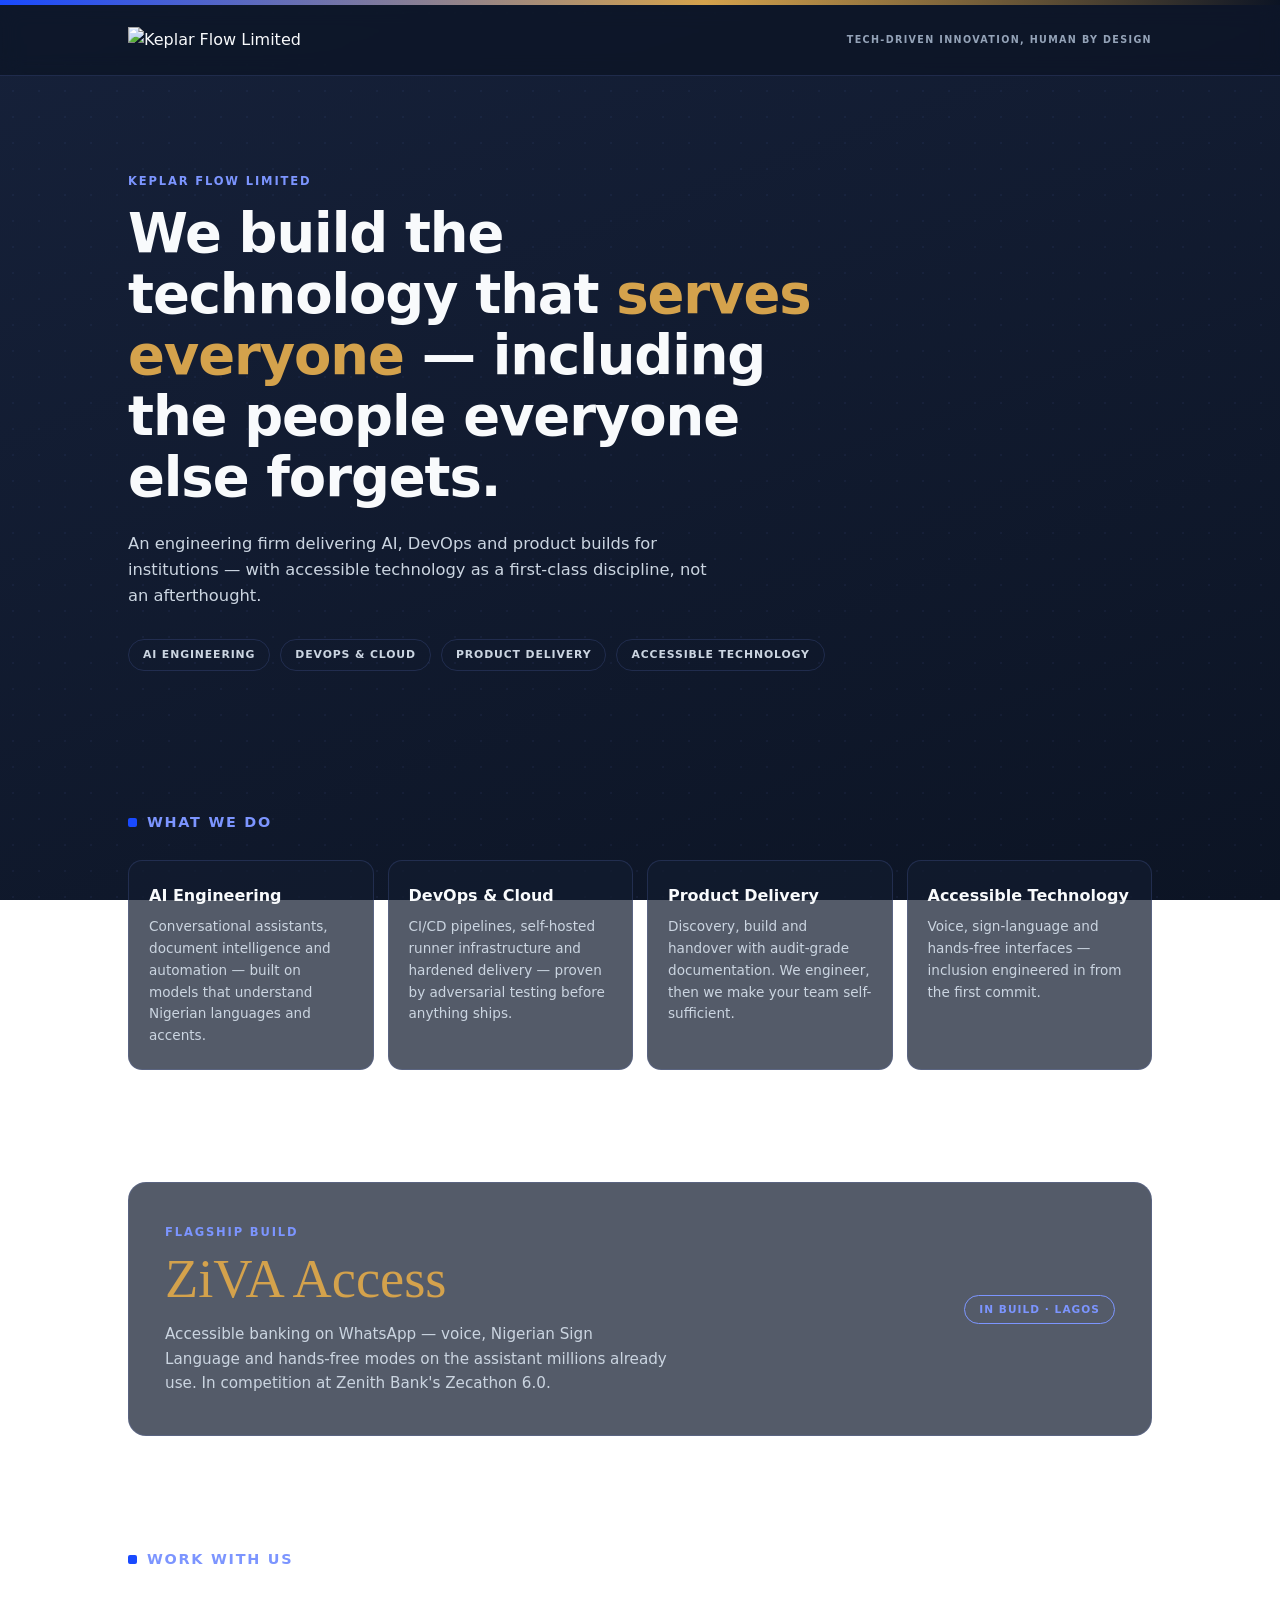
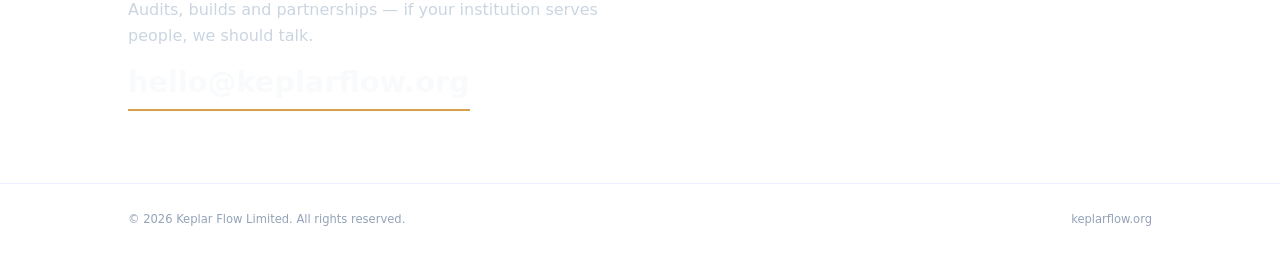
==== docs/index.html @ 886459b3 "landing: clean modern rebuild on official brand tokens — KFL identity, capabilities, ZiVA Access fla" ====
<!DOCTYPE html>
<html lang="en">
<head>
<meta charset="utf-8">
<meta name="viewport" content="width=device-width, initial-scale=1">
<title>Keplar Flow Limited — Tech-Driven Innovation, Human by Design</title>
<meta name="description" content="Keplar Flow Limited builds AI, DevOps and product engineering for institutions that serve everyone — including ZiVA Access, accessible banking on WhatsApp.">
<meta property="og:title" content="Keplar Flow Limited">
<meta property="og:description" content="AI · DevOps · Product Engineering · Accessible Technology. Creators of ZiVA Access.">
<meta property="og:image" content="https://keplarflow.org/assets/og-image-1200x630.png">
<link rel="icon" href="/assets/icons/favicon-32.png" sizes="32x32">
<link rel="icon" href="/assets/icons/favicon-192.png" sizes="192x192">
<link rel="apple-touch-icon" href="/assets/icons/favicon-180.png">
<style>
@font-face { font-family:'Montserrat'; src:url('/assets/fonts/Montserrat-VF.woff2') format('woff2-variations'); font-weight:100 900; font-display:swap; }
@font-face { font-family:'fixelPont'; src:url('/assets/fonts/fixelPont-regular.woff2') format('woff2'); font-display:swap; }
:root{
  --navy1:#16213A; --navy2:#0C1424; --kblue:#194AFF; --ksoft:#7C95FF;
  --gold:#D4A24C; --off:#F8FAFC; --s300:#CBD5E1; --s400:#94A3B8; --line:rgba(124,149,255,.16);
}
*{box-sizing:border-box;margin:0;padding:0}
html{scroll-behavior:smooth}
body{
  font-family:'Montserrat',system-ui,sans-serif;font-weight:450;line-height:1.6;
  color:var(--off); background:linear-gradient(160deg,var(--navy1),var(--navy2)) fixed;
}
body::before{content:"";position:fixed;inset:0;pointer-events:none;
  background-image:radial-gradient(rgba(124,149,255,.06) 1.2px,transparent 1.2px);background-size:26px 26px}
main,header,footer{position:relative;z-index:1}
.band{height:5px;background:linear-gradient(90deg,var(--kblue) 0%,var(--gold) 55%,var(--navy2) 100%)}
.wrap{max-width:1080px;margin:0 auto;padding:0 28px}

header{padding:22px 0;position:sticky;top:0;backdrop-filter:blur(10px);
  background:rgba(12,20,36,.72);border-bottom:1px solid var(--line)}
header .wrap{display:flex;align-items:center;gap:16px}
header img{height:26px}
header .tag{font-size:.6rem;font-weight:600;letter-spacing:.14em;text-transform:uppercase;color:var(--s400);margin-left:auto}

.hero{padding:96px 0 84px}
.kicker{font-size:.72rem;font-weight:700;letter-spacing:.16em;text-transform:uppercase;color:var(--ksoft);margin-bottom:14px}
h1{font-size:clamp(2rem,5.4vw,3.4rem);font-weight:800;letter-spacing:-.02em;line-height:1.12;max-width:19ch}
h1 .gold{color:var(--gold)}
.hero p.sub{margin:22px 0 0;font-size:1.02rem;color:var(--s300);max-width:56ch}
.chips{display:flex;flex-wrap:wrap;gap:10px;margin-top:30px}
.chip{font-size:.68rem;font-weight:700;letter-spacing:.08em;text-transform:uppercase;color:var(--s300);
  border:1px solid var(--line);border-radius:999px;padding:6px 14px}

section{padding:56px 0}
h2{font-size:.9rem;font-weight:700;letter-spacing:.12em;text-transform:uppercase;color:var(--ksoft);margin-bottom:26px;display:flex;align-items:center;gap:10px}
h2::before{content:"";width:9px;height:9px;background:var(--kblue);border-radius:2px}
.grid{display:grid;grid-template-columns:repeat(auto-fit,minmax(230px,1fr));gap:14px}
.card{background:rgba(19,28,48,.72);border:1px solid var(--line);border-radius:14px;padding:22px 20px}
.card h3{font-size:1rem;font-weight:700;color:var(--off);margin-bottom:8px}
.card p{font-size:.85rem;color:var(--s300)}

.flagship{background:rgba(19,28,48,.72);border:1px solid var(--line);border-radius:18px;padding:40px 36px;
  display:grid;grid-template-columns:1fr auto;gap:30px;align-items:center}
.flagship .name{font-family:'fixelPont';font-size:clamp(2.2rem,4.6vw,3.4rem);color:var(--gold);line-height:1.05}
.flagship p{margin-top:14px;font-size:.95rem;color:var(--s300);max-width:52ch}
.flagship .status{font-size:.66rem;font-weight:800;letter-spacing:.1em;text-transform:uppercase;color:var(--ksoft);
  border:1px solid var(--ksoft);border-radius:999px;padding:5px 14px;white-space:nowrap}
@media(max-width:760px){.flagship{grid-template-columns:1fr}}

.contact{padding:56px 0 72px}
.contact a.big{display:inline-block;margin-top:10px;font-size:clamp(1.2rem,3vw,1.8rem);font-weight:700;
  color:var(--off);text-decoration:none;border-bottom:2px solid var(--gold);padding-bottom:4px}
.contact a.big:hover{color:var(--gold)}
footer{border-top:1px solid var(--line);padding:26px 0 34px;font-size:.72rem;color:var(--s400)}
footer .wrap{display:flex;flex-wrap:wrap;gap:12px;justify-content:space-between}
</style>
</head>
<body>
<div class="band"></div>
<header><div class="wrap">
  <img src="/assets/logos/Horizontal Logo - Primary White.svg" alt="Keplar Flow Limited">
  <span class="tag">Tech-Driven Innovation, Human by Design</span>
</div></header>

<main class="wrap">
  <section class="hero">
    <div class="kicker">Keplar Flow Limited</div>
    <h1>We build the technology that <span class="gold">serves everyone</span> — including the people everyone else forgets.</h1>
    <p class="sub">An engineering firm delivering AI, DevOps and product builds for institutions — with accessible technology as a first-class discipline, not an afterthought.</p>
    <div class="chips">
      <span class="chip">AI Engineering</span><span class="chip">DevOps &amp; Cloud</span>
      <span class="chip">Product Delivery</span><span class="chip">Accessible Technology</span>
    </div>
  </section>

  <section>
    <h2>What we do</h2>
    <div class="grid">
      <div class="card"><h3>AI Engineering</h3><p>Conversational assistants, document intelligence and automation — built on models that understand Nigerian languages and accents.</p></div>
      <div class="card"><h3>DevOps &amp; Cloud</h3><p>CI/CD pipelines, self-hosted runner infrastructure and hardened delivery — proven by adversarial testing before anything ships.</p></div>
      <div class="card"><h3>Product Delivery</h3><p>Discovery, build and handover with audit-grade documentation. We engineer, then we make your team self-sufficient.</p></div>
      <div class="card"><h3>Accessible Technology</h3><p>Voice, sign-language and hands-free interfaces — inclusion engineered in from the first commit.</p></div>
    </div>
  </section>

  <section>
    <div class="flagship">
      <div>
        <div class="kicker" style="margin-bottom:10px">Flagship build</div>
        <div class="name">ZiVA Access</div>
        <p>Accessible banking on WhatsApp — voice, Nigerian Sign Language and hands-free modes on the assistant millions already use. In competition at Zenith Bank's Zecathon 6.0.</p>
      </div>
      <span class="status">In build · Lagos</span>
    </div>
  </section>

  <section class="contact">
    <h2>Work with us</h2>
    <p style="color:var(--s300);max-width:52ch">Audits, builds and partnerships — if your institution serves people, we should talk.</p>
    <a class="big" href="mailto:hello@keplarflow.org">hello@keplarflow.org</a>
  </section>
</main>

<footer><div class="wrap">
  <span>© 2026 Keplar Flow Limited. All rights reserved.</span>
  <span>keplarflow.org</span>
</div></footer>
</body>
</html>
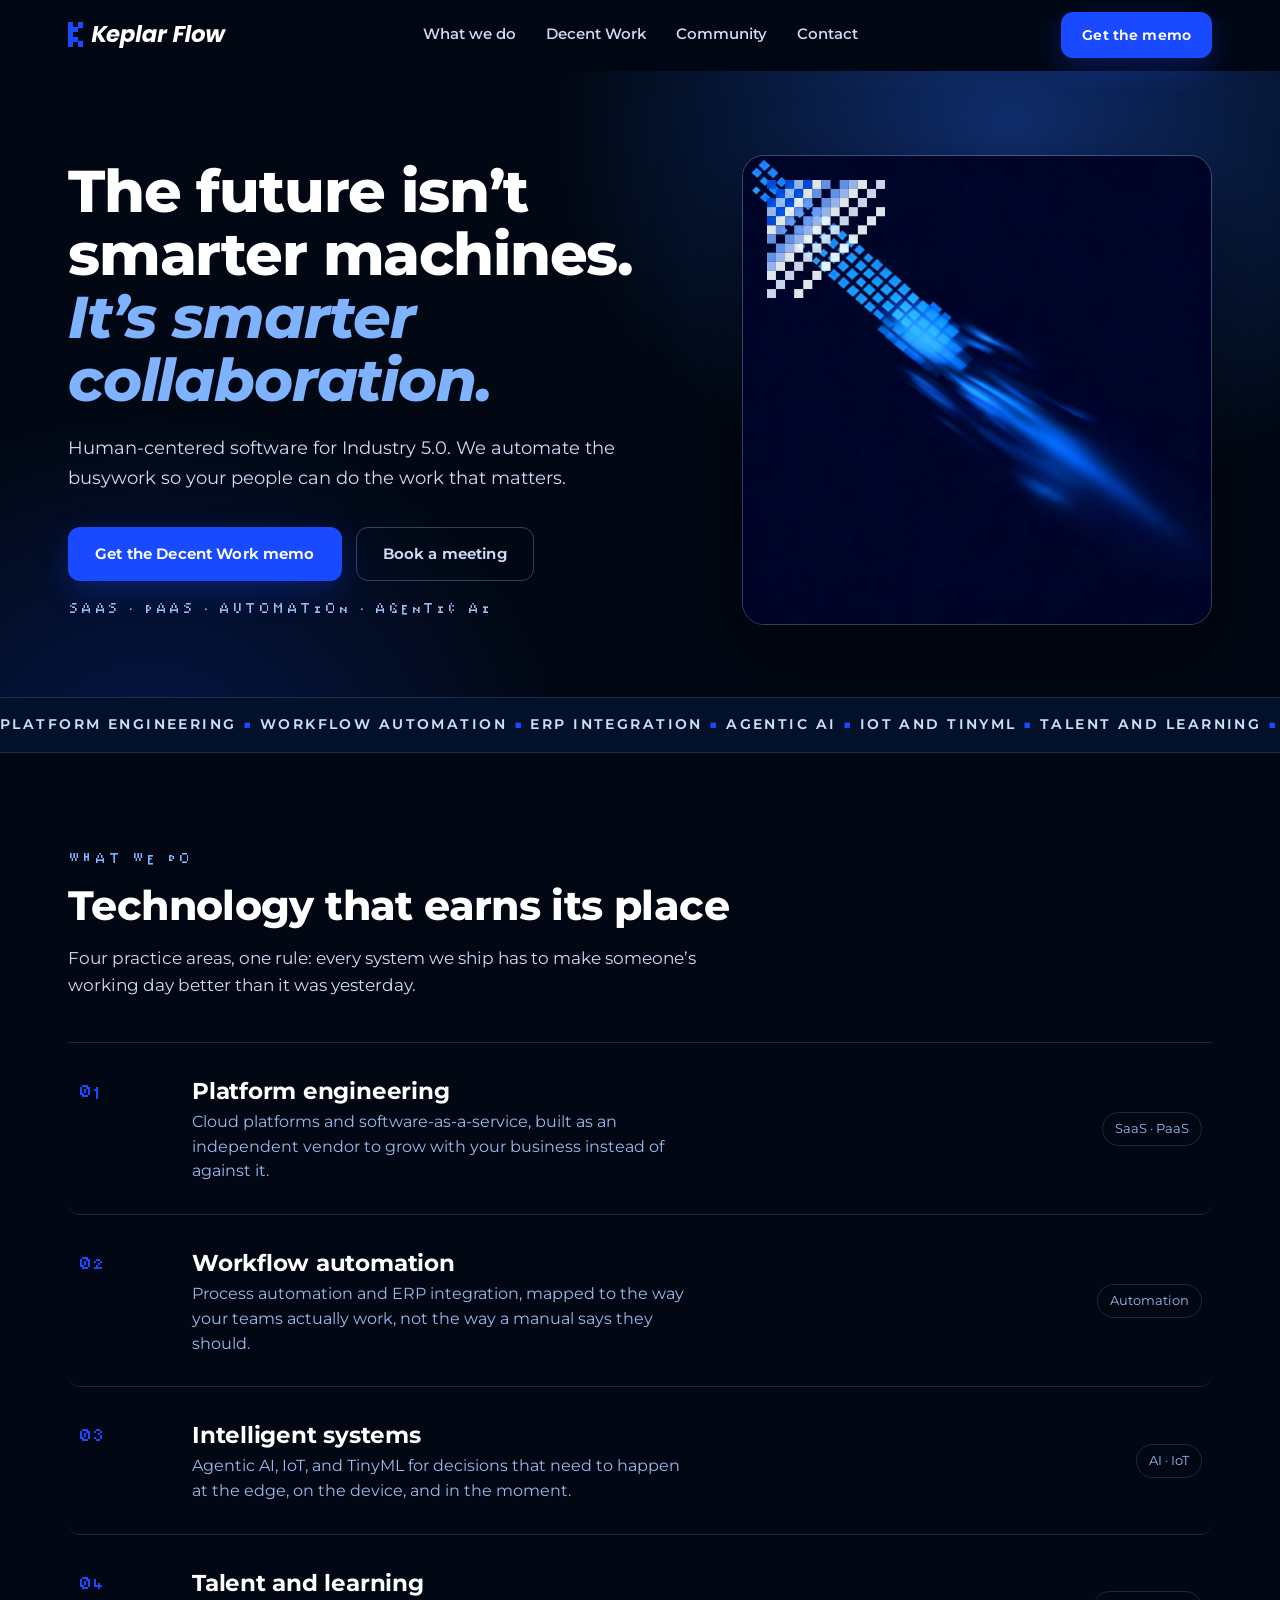
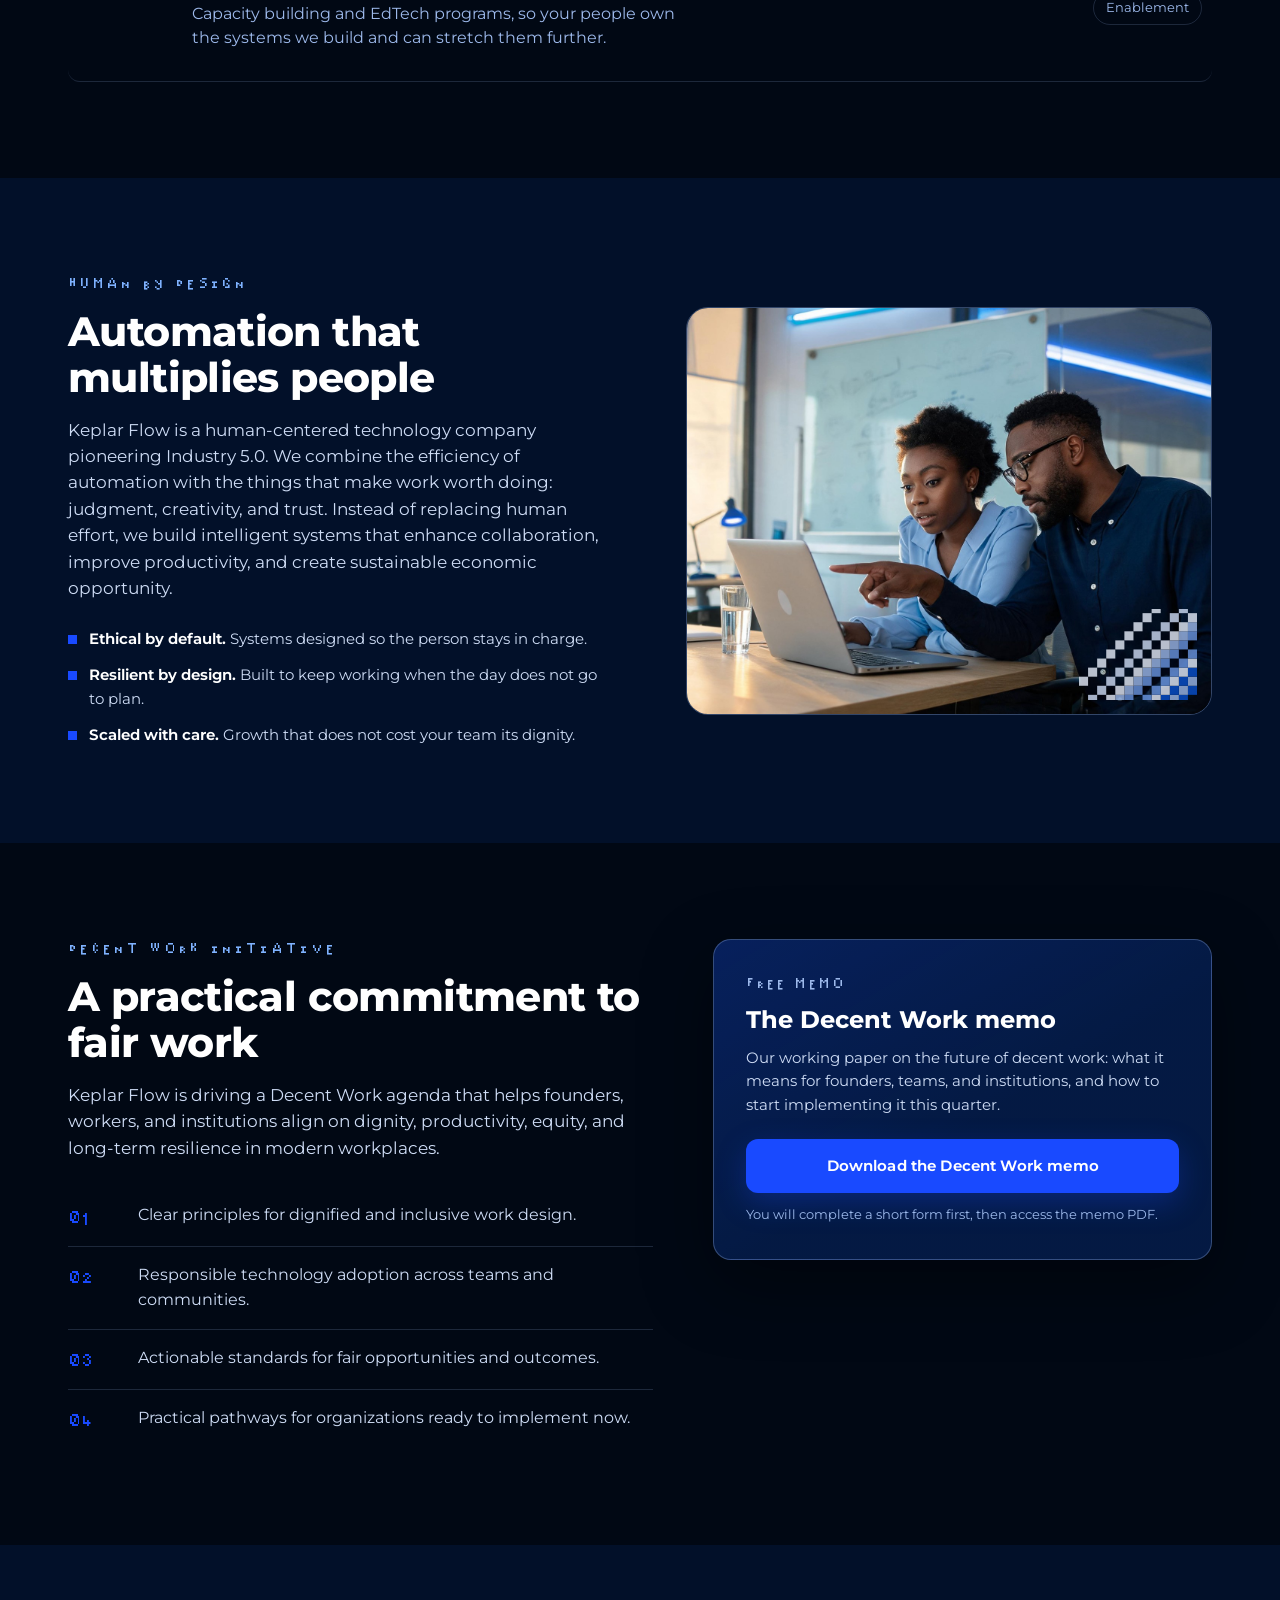
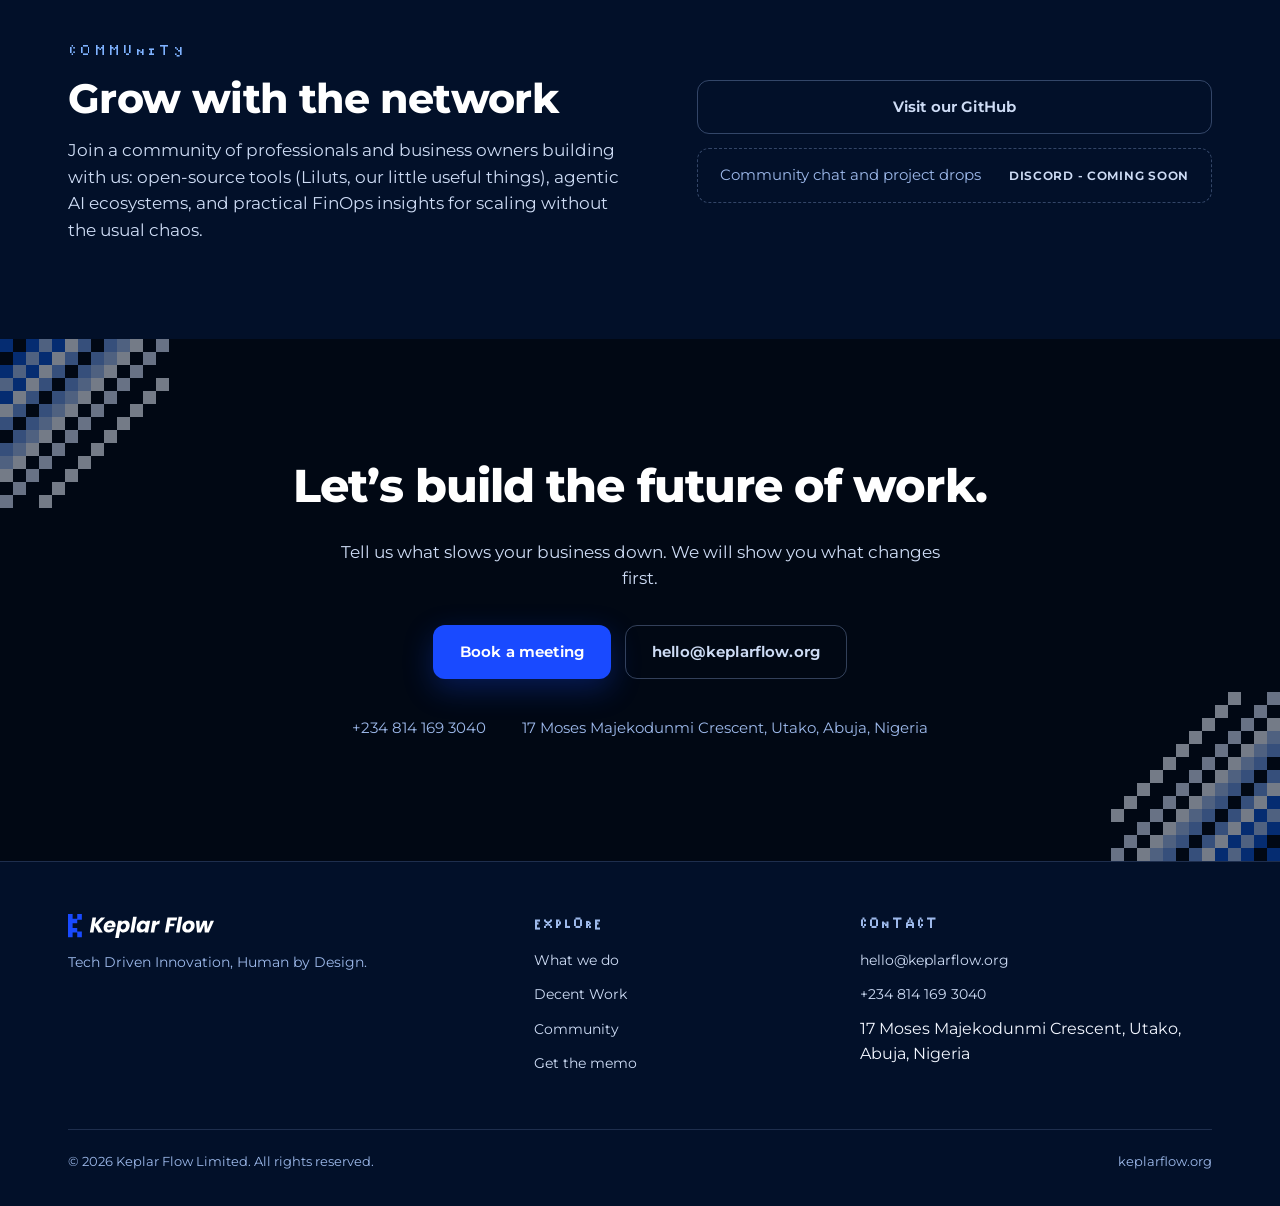
==== commit 064eddde: "landing: deploy the library's official keplar-flow-website build byte-faithful (who-we-are, Industry" ====
--- a/docs/index.html
+++ b/docs/index.html
@@ -1,123 +1,258 @@
-<!DOCTYPE html>
+<!doctype html>
 <html lang="en">
 <head>
 <meta charset="utf-8">
 <meta name="viewport" content="width=device-width, initial-scale=1">
-<title>Keplar Flow Limited — Tech-Driven Innovation, Human by Design</title>
-<meta name="description" content="Keplar Flow Limited builds AI, DevOps and product engineering for institutions that serve everyone — including ZiVA Access, accessible banking on WhatsApp.">
-<meta property="og:title" content="Keplar Flow Limited">
-<meta property="og:description" content="AI · DevOps · Product Engineering · Accessible Technology. Creators of ZiVA Access.">
-<meta property="og:image" content="https://keplarflow.org/assets/og-image-1200x630.png">
-<link rel="icon" href="/assets/icons/favicon-32.png" sizes="32x32">
-<link rel="icon" href="/assets/icons/favicon-192.png" sizes="192x192">
-<link rel="apple-touch-icon" href="/assets/icons/favicon-180.png">
-<style>
-@font-face { font-family:'Montserrat'; src:url('/assets/fonts/Montserrat-VF.woff2') format('woff2-variations'); font-weight:100 900; font-display:swap; }
-@font-face { font-family:'fixelPont'; src:url('/assets/fonts/fixelPont-regular.woff2') format('woff2'); font-display:swap; }
-:root{
-  --navy1:#16213A; --navy2:#0C1424; --kblue:#194AFF; --ksoft:#7C95FF;
-  --gold:#D4A24C; --off:#F8FAFC; --s300:#CBD5E1; --s400:#94A3B8; --line:rgba(124,149,255,.16);
+<title>Keplar Flow | Human-centered software for Industry 5.0</title>
+<meta name="description" content="Keplar Flow builds human-centered software and automation for Industry 5.0: platforms, workflow automation, agentic AI, and enablement that scale your business and your people.">
+<meta name="theme-color" content="#010814">
+<meta property="og:type" content="website">
+<meta property="og:title" content="Keplar Flow | Human-centered software for Industry 5.0">
+<meta property="og:description" content="The future isn't smarter machines. It's smarter collaboration. Platforms, automation, and AI that multiply your people.">
+<meta property="og:url" content="https://keplarflow.org/">
+<meta property="og:image" content="https://keplarflow.org/assets/img/og-image.png">
+<meta name="twitter:card" content="summary_large_image">
+<link rel="icon" href="assets/img/favicon.ico" sizes="any">
+<link rel="icon" type="image/png" sizes="512x512" href="assets/img/favicon-512.png">
+<link rel="apple-touch-icon" href="assets/img/apple-touch-icon.png">
+<script>document.documentElement.classList.add('js');</script>
+<link rel="stylesheet" href="assets/css/main.css">
+<script type="application/ld+json">
+{
+  "@context": "https://schema.org",
+  "@type": "Organization",
+  "name": "Keplar Flow Limited",
+  "url": "https://keplarflow.org/",
+  "logo": "https://keplarflow.org/assets/img/logo-primary-white.svg",
+  "email": "hello@keplarflow.org",
+  "telephone": "+234 814 169 3040",
+  "address": {
+    "@type": "PostalAddress",
+    "streetAddress": "17 Moses Majekodunmi Crescent, Utako",
+    "addressLocality": "Abuja",
+    "addressCountry": "NG"
+  }
 }
-*{box-sizing:border-box;margin:0;padding:0}
-html{scroll-behavior:smooth}
-body{
-  font-family:'Montserrat',system-ui,sans-serif;font-weight:450;line-height:1.6;
-  color:var(--off); background:linear-gradient(160deg,var(--navy1),var(--navy2)) fixed;
-}
-body::before{content:"";position:fixed;inset:0;pointer-events:none;
-  background-image:radial-gradient(rgba(124,149,255,.06) 1.2px,transparent 1.2px);background-size:26px 26px}
-main,header,footer{position:relative;z-index:1}
-.band{height:5px;background:linear-gradient(90deg,var(--kblue) 0%,var(--gold) 55%,var(--navy2) 100%)}
-.wrap{max-width:1080px;margin:0 auto;padding:0 28px}
-
-header{padding:22px 0;position:sticky;top:0;backdrop-filter:blur(10px);
-  background:rgba(12,20,36,.72);border-bottom:1px solid var(--line)}
-header .wrap{display:flex;align-items:center;gap:16px}
-header img{height:26px}
-header .tag{font-size:.6rem;font-weight:600;letter-spacing:.14em;text-transform:uppercase;color:var(--s400);margin-left:auto}
-
-.hero{padding:96px 0 84px}
-.kicker{font-size:.72rem;font-weight:700;letter-spacing:.16em;text-transform:uppercase;color:var(--ksoft);margin-bottom:14px}
-h1{font-size:clamp(2rem,5.4vw,3.4rem);font-weight:800;letter-spacing:-.02em;line-height:1.12;max-width:19ch}
-h1 .gold{color:var(--gold)}
-.hero p.sub{margin:22px 0 0;font-size:1.02rem;color:var(--s300);max-width:56ch}
-.chips{display:flex;flex-wrap:wrap;gap:10px;margin-top:30px}
-.chip{font-size:.68rem;font-weight:700;letter-spacing:.08em;text-transform:uppercase;color:var(--s300);
-  border:1px solid var(--line);border-radius:999px;padding:6px 14px}
-
-section{padding:56px 0}
-h2{font-size:.9rem;font-weight:700;letter-spacing:.12em;text-transform:uppercase;color:var(--ksoft);margin-bottom:26px;display:flex;align-items:center;gap:10px}
-h2::before{content:"";width:9px;height:9px;background:var(--kblue);border-radius:2px}
-.grid{display:grid;grid-template-columns:repeat(auto-fit,minmax(230px,1fr));gap:14px}
-.card{background:rgba(19,28,48,.72);border:1px solid var(--line);border-radius:14px;padding:22px 20px}
-.card h3{font-size:1rem;font-weight:700;color:var(--off);margin-bottom:8px}
-.card p{font-size:.85rem;color:var(--s300)}
-
-.flagship{background:rgba(19,28,48,.72);border:1px solid var(--line);border-radius:18px;padding:40px 36px;
-  display:grid;grid-template-columns:1fr auto;gap:30px;align-items:center}
-.flagship .name{font-family:'fixelPont';font-size:clamp(2.2rem,4.6vw,3.4rem);color:var(--gold);line-height:1.05}
-.flagship p{margin-top:14px;font-size:.95rem;color:var(--s300);max-width:52ch}
-.flagship .status{font-size:.66rem;font-weight:800;letter-spacing:.1em;text-transform:uppercase;color:var(--ksoft);
-  border:1px solid var(--ksoft);border-radius:999px;padding:5px 14px;white-space:nowrap}
-@media(max-width:760px){.flagship{grid-template-columns:1fr}}
-
-.contact{padding:56px 0 72px}
-.contact a.big{display:inline-block;margin-top:10px;font-size:clamp(1.2rem,3vw,1.8rem);font-weight:700;
-  color:var(--off);text-decoration:none;border-bottom:2px solid var(--gold);padding-bottom:4px}
-.contact a.big:hover{color:var(--gold)}
-footer{border-top:1px solid var(--line);padding:26px 0 34px;font-size:.72rem;color:var(--s400)}
-footer .wrap{display:flex;flex-wrap:wrap;gap:12px;justify-content:space-between}
-</style>
+</script>
 </head>
 <body>
-<div class="band"></div>
-<header><div class="wrap">
-  <img src="/assets/logos/Horizontal Logo - Primary White.svg" alt="Keplar Flow Limited">
-  <span class="tag">Tech-Driven Innovation, Human by Design</span>
-</div></header>
-
-<main class="wrap">
+<a class="skip" href="#main">Skip to content</a>
+
+<header class="topnav" id="topnav">
+  <div class="bar">
+    <a class="brand" href="./index.html" aria-label="Keplar Flow home">
+      <img src="assets/img/logo-primary-white.svg" alt="Keplar Flow">
+    </a>
+    <nav class="links" id="navlinks" aria-label="Main">
+      <a href="#what">What we do</a>
+      <a href="#decent-work">Decent Work</a>
+      <a href="#community">Community</a>
+      <a href="#contact">Contact</a>
+    </nav>
+    <div style="display:flex;gap:12px;align-items:center">
+      <button class="navtoggle" id="navtoggle" aria-expanded="false" aria-controls="navlinks">Menu</button>
+      <a class="btn btn-primary cta" href="form/index.html">Get the memo</a>
+    </div>
+  </div>
+</header>
+
+<main id="main">
+
+  <!-- HERO -->
   <section class="hero">
-    <div class="kicker">Keplar Flow Limited</div>
-    <h1>We build the technology that <span class="gold">serves everyone</span> — including the people everyone else forgets.</h1>
-    <p class="sub">An engineering firm delivering AI, DevOps and product builds for institutions — with accessible technology as a first-class discipline, not an afterthought.</p>
-    <div class="chips">
-      <span class="chip">AI Engineering</span><span class="chip">DevOps &amp; Cloud</span>
-      <span class="chip">Product Delivery</span><span class="chip">Accessible Technology</span>
-    </div>
-  </section>
-
-  <section>
-    <h2>What we do</h2>
-    <div class="grid">
-      <div class="card"><h3>AI Engineering</h3><p>Conversational assistants, document intelligence and automation — built on models that understand Nigerian languages and accents.</p></div>
-      <div class="card"><h3>DevOps &amp; Cloud</h3><p>CI/CD pipelines, self-hosted runner infrastructure and hardened delivery — proven by adversarial testing before anything ships.</p></div>
-      <div class="card"><h3>Product Delivery</h3><p>Discovery, build and handover with audit-grade documentation. We engineer, then we make your team self-sufficient.</p></div>
-      <div class="card"><h3>Accessible Technology</h3><p>Voice, sign-language and hands-free interfaces — inclusion engineered in from the first commit.</p></div>
-    </div>
-  </section>
-
-  <section>
-    <div class="flagship">
+    <div class="glow"></div>
+    <div class="glow2"></div>
+    <div class="wrap">
+      <div class="cols">
+        <div>
+          <h1 class="rv">The future isn&rsquo;t smarter machines. <em>It&rsquo;s smarter collaboration.</em></h1>
+          <p class="sub rv">Human-centered software for Industry 5.0. We automate the busywork so your people can do the work that matters.</p>
+          <div class="actions rv">
+            <a class="btn btn-primary" href="form/index.html">Get the Decent Work memo</a>
+            <!-- CONFIG: replace the booking link below with your scheduling URL -->
+            <a class="btn btn-ghost" href="https://keplarflow.org/schedule">Book a meeting</a>
+          </div>
+          <p class="meta rv">SaaS &middot; PaaS &middot; Automation &middot; Agentic AI</p>
+        </div>
+        <div class="art rv">
+          <div class="corner" aria-hidden="true"><img src="assets/img/flow-dither-corner.svg" alt=""></div>
+          <div class="frame">
+            <img src="assets/img/flow-abstract.jpg" alt="A stream of glowing square blocks dissolving into flowing light, the Keplar Flow brand motif" width="1920" height="1920">
+          </div>
+        </div>
+      </div>
+    </div>
+  </section>
+
+  <!-- MARQUEE -->
+  <div class="strip" aria-hidden="true">
+    <div class="track">
+      <span>Platform engineering <b>&#9632;</b> Workflow automation <b>&#9632;</b> ERP integration <b>&#9632;</b> Agentic AI <b>&#9632;</b> IoT and TinyML <b>&#9632;</b> Talent and learning <b>&#9632;</b> Decent work</span>
+      <span>Platform engineering <b>&#9632;</b> Workflow automation <b>&#9632;</b> ERP integration <b>&#9632;</b> Agentic AI <b>&#9632;</b> IoT and TinyML <b>&#9632;</b> Talent and learning <b>&#9632;</b> Decent work</span>
+    </div>
+  </div>
+
+  <!-- WHAT WE DO -->
+  <section class="sect" id="what">
+    <div class="wrap">
+      <div class="kicker">What we do</div>
+      <h2 class="t">Technology that earns its place</h2>
+      <p class="lead">Four practice areas, one rule: every system we ship has to make someone&rsquo;s working day better than it was yesterday.</p>
+      <div class="rows">
+        <div class="row rv">
+          <div class="n">01</div>
+          <div>
+            <h3>Platform engineering</h3>
+            <p>Cloud platforms and software-as-a-service, built as an independent vendor to grow with your business instead of against it.</p>
+          </div>
+          <div class="tag">SaaS &middot; PaaS</div>
+        </div>
+        <div class="row rv">
+          <div class="n">02</div>
+          <div>
+            <h3>Workflow automation</h3>
+            <p>Process automation and ERP integration, mapped to the way your teams actually work, not the way a manual says they should.</p>
+          </div>
+          <div class="tag">Automation</div>
+        </div>
+        <div class="row rv">
+          <div class="n">03</div>
+          <div>
+            <h3>Intelligent systems</h3>
+            <p>Agentic AI, IoT, and TinyML for decisions that need to happen at the edge, on the device, and in the moment.</p>
+          </div>
+          <div class="tag">AI &middot; IoT</div>
+        </div>
+        <div class="row rv">
+          <div class="n">04</div>
+          <div>
+            <h3>Talent and learning</h3>
+            <p>Capacity building and EdTech programs, so your people own the systems we build and can stretch them further.</p>
+          </div>
+          <div class="tag">Enablement</div>
+        </div>
+      </div>
+    </div>
+  </section>
+
+  <!-- HUMAN BY DESIGN -->
+  <section class="sect alt" id="human">
+    <div class="wrap">
+      <div class="split">
+        <div>
+          <div class="kicker">Human by design</div>
+          <h2 class="t">Automation that multiplies people</h2>
+          <p class="lead">Keplar Flow is a human-centered technology company pioneering Industry 5.0. We combine the efficiency of automation with the things that make work worth doing: judgment, creativity, and trust. Instead of replacing human effort, we build intelligent systems that enhance collaboration, improve productivity, and create sustainable economic opportunity.</p>
+          <div class="ticks">
+            <div class="tick"><i></i><span><b>Ethical by default.</b> Systems designed so the person stays in charge.</span></div>
+            <div class="tick"><i></i><span><b>Resilient by design.</b> Built to keep working when the day does not go to plan.</span></div>
+            <div class="tick"><i></i><span><b>Scaled with care.</b> Growth that does not cost your team its dignity.</span></div>
+          </div>
+        </div>
+        <div class="media rv">
+          <img src="assets/img/human-collab.jpg" alt="Two professionals collaborating at a laptop in a modern office" width="1920" height="1079">
+          <div class="corner" aria-hidden="true"><img src="assets/img/flow-dither-corner.svg" alt=""></div>
+        </div>
+      </div>
+    </div>
+  </section>
+
+  <!-- DECENT WORK -->
+  <section class="sect" id="decent-work">
+    <div class="wrap">
+      <div class="decent">
+        <div>
+          <div class="kicker">Decent Work Initiative</div>
+          <h2 class="t">A practical commitment to fair work</h2>
+          <p class="lead">Keplar Flow is driving a Decent Work agenda that helps founders, workers, and institutions align on dignity, productivity, equity, and long-term resilience in modern workplaces.</p>
+          <div class="dlist">
+            <div class="d"><span>01</span> Clear principles for dignified and inclusive work design.</div>
+            <div class="d"><span>02</span> Responsible technology adoption across teams and communities.</div>
+            <div class="d"><span>03</span> Actionable standards for fair opportunities and outcomes.</div>
+            <div class="d"><span>04</span> Practical pathways for organizations ready to implement now.</div>
+          </div>
+        </div>
+        <aside class="memo rv">
+          <div class="pk">Free memo</div>
+          <h3>The Decent Work memo</h3>
+          <p>Our working paper on the future of decent work: what it means for founders, teams, and institutions, and how to start implementing it this quarter.</p>
+          <a class="btn btn-primary" href="form/index.html">Download the Decent Work memo</a>
+          <p class="note">You will complete a short form first, then access the memo PDF.</p>
+        </aside>
+      </div>
+    </div>
+  </section>
+
+  <!-- COMMUNITY -->
+  <section class="sect alt" id="community">
+    <div class="wrap">
+      <div class="community">
+        <div>
+          <div class="kicker">Community</div>
+          <h2 class="t">Grow with the network</h2>
+          <p class="lead">Join a community of professionals and business owners building with us: open-source tools (Liluts, our little useful things), agentic AI ecosystems, and practical FinOps insights for scaling without the usual chaos.</p>
+        </div>
+        <div class="actions-col rv">
+          <a class="btn btn-ghost" href="https://github.com/Keplar-Flow-ltd" rel="noopener">Visit our GitHub</a>
+          <div class="soon"><span>Community chat and project drops</span><b>Discord - coming soon</b></div>
+        </div>
+      </div>
+    </div>
+  </section>
+
+  <!-- CONTACT -->
+  <section class="contact" id="contact">
+    <div class="corner-tl" aria-hidden="true"><img src="assets/img/flow-dither-corner.svg" alt=""></div>
+    <div class="corner-br" aria-hidden="true"><img src="assets/img/flow-dither-corner.svg" alt=""></div>
+    <div class="wrap">
+      <h2 class="rv">Let&rsquo;s build the future of work.</h2>
+      <p class="sub rv">Tell us what slows your business down. We will show you what changes first.</p>
+      <div class="actions rv">
+        <!-- CONFIG: replace the booking link below with your scheduling URL -->
+        <a class="btn btn-primary" href="https://keplarflow.org/schedule">Book a meeting</a>
+        <a class="btn btn-ghost" href="mailto:hello@keplarflow.org">hello@keplarflow.org</a>
+      </div>
+      <div class="lines">
+        <span>+234 814 169 3040</span>
+        <span>17 Moses Majekodunmi Crescent, Utako, Abuja, Nigeria</span>
+      </div>
+    </div>
+  </section>
+
+</main>
+
+<footer class="site">
+  <div class="wrap">
+    <div class="cols">
+      <div class="brand">
+        <img src="assets/img/logo-primary-white.svg" alt="Keplar Flow">
+        <p class="tag">Tech Driven Innovation, Human by Design.</p>
+      </div>
       <div>
-        <div class="kicker" style="margin-bottom:10px">Flagship build</div>
-        <div class="name">ZiVA Access</div>
-        <p>Accessible banking on WhatsApp — voice, Nigerian Sign Language and hands-free modes on the assistant millions already use. In competition at Zenith Bank's Zecathon 6.0.</p>
-      </div>
-      <span class="status">In build · Lagos</span>
-    </div>
-  </section>
-
-  <section class="contact">
-    <h2>Work with us</h2>
-    <p style="color:var(--s300);max-width:52ch">Audits, builds and partnerships — if your institution serves people, we should talk.</p>
-    <a class="big" href="mailto:hello@keplarflow.org">hello@keplarflow.org</a>
-  </section>
-</main>
-
-<footer><div class="wrap">
-  <span>© 2026 Keplar Flow Limited. All rights reserved.</span>
-  <span>keplarflow.org</span>
-</div></footer>
+        <h4>Explore</h4>
+        <ul>
+          <li><a href="#what">What we do</a></li>
+          <li><a href="#decent-work">Decent Work</a></li>
+          <li><a href="#community">Community</a></li>
+          <li><a href="form/index.html">Get the memo</a></li>
+        </ul>
+      </div>
+      <div>
+        <h4>Contact</h4>
+        <ul>
+          <li><a href="mailto:hello@keplarflow.org">hello@keplarflow.org</a></li>
+          <li><a href="tel:+2348141693040">+234 814 169 3040</a></li>
+          <li>17 Moses Majekodunmi Crescent, Utako, Abuja, Nigeria</li>
+        </ul>
+      </div>
+    </div>
+    <div class="base">
+      <span>&copy; 2026 Keplar Flow Limited. All rights reserved.</span>
+      <span>keplarflow.org</span>
+    </div>
+  </div>
+</footer>
+
+<script src="assets/js/main.js"></script>
 </body>
 </html>
--- a/docs/assets/css/main.css
+++ b/docs/assets/css/main.css
@@ -0,0 +1,223 @@
+/* ==========================================================================
+   Keplar Flow website - main stylesheet
+   Brand: navy atmosphere, electric blue accents, pixel-modular details.
+   ========================================================================== */
+
+@font-face { font-family:'Montserrat'; src:url('../fonts/Montserrat-VF.woff2') format('woff2-variations'); font-weight:100 900; font-style:normal; font-display:swap; }
+@font-face { font-family:'Montserrat'; src:url('../fonts/Montserrat-Italic-VF.woff2') format('woff2-variations'); font-weight:100 900; font-style:italic; font-display:swap; }
+@font-face { font-family:'fixelPont'; src:url('../fonts/fixelPont-regular.woff2') format('woff2'); font-display:swap; }
+
+:root{
+  --bg:#010814;
+  --bg-2:#021029;
+  --bg-3:#03183D;
+  --surface:#042052;
+  --ink:#F2F6FF;
+  --ink-soft:#CEDCF5;
+  --muted:#9DB9EB;
+  --line:rgba(157,185,235,.18);
+  --line-strong:rgba(157,185,235,.32);
+  --accent:#194AFF;
+  --accent-lite:#7FB2FF;
+  --accent-soft:#0950CD;
+  --accent-glow:rgba(25,74,255,.35);
+  --f:'Montserrat','Segoe UI',Arial,sans-serif;
+  --pix:'fixelPont','Courier New',monospace;
+  --wrap:1200px;
+  --radius:18px;
+  --ease:cubic-bezier(.16,1,.3,1);
+}
+
+*{box-sizing:border-box;margin:0;padding:0;-webkit-print-color-adjust:exact;print-color-adjust:exact}
+html{scroll-behavior:smooth}
+@media (prefers-reduced-motion: reduce){ html{scroll-behavior:auto} }
+body{
+  font-family:var(--f);
+  background:var(--bg);
+  color:var(--ink);
+  line-height:1.6;
+  -webkit-font-smoothing:antialiased;
+}
+img{max-width:100%;height:auto;display:block}
+a{color:var(--ink-soft);text-decoration:none}
+a:hover{color:#fff}
+:focus-visible{outline:2px solid var(--accent);outline-offset:3px;border-radius:4px}
+::selection{background:var(--accent);color:#fff}
+
+.wrap{max-width:var(--wrap);margin:0 auto;padding:0 28px}
+.skip{position:absolute;left:-9999px;top:0;background:var(--accent);color:#fff;padding:10px 16px;z-index:200;border-radius:0 0 8px 0}
+.skip:focus{left:0}
+
+/* --- buttons ------------------------------------------------------------ */
+.btn{
+  display:inline-flex;align-items:center;justify-content:center;gap:10px;
+  font-family:var(--f);font-size:15px;font-weight:650;letter-spacing:.01em;
+  padding:14px 26px;border-radius:12px;border:1px solid transparent;
+  cursor:pointer;transition:transform .18s var(--ease), box-shadow .18s var(--ease), background .18s ease, border-color .18s ease, color .18s ease;
+}
+.btn:active{transform:translateY(1px)}
+.btn-primary{background:var(--accent);color:#fff;box-shadow:0 10px 30px rgba(25,74,255,.28)}
+.btn-primary:hover{background:#0F3FE8;color:#fff;box-shadow:0 14px 40px rgba(25,74,255,.4)}
+.btn-ghost{border-color:var(--line-strong);color:var(--ink-soft);background:transparent}
+.btn-ghost:hover{border-color:var(--muted);color:#fff;background:rgba(157,185,235,.08)}
+.btn[aria-disabled="true"],.btn:disabled{opacity:.45;cursor:not-allowed;pointer-events:none}
+
+/* --- top navigation ------------------------------------------------------ */
+.topnav{
+  position:sticky;top:0;z-index:100;
+  background:rgba(1,8,20,.72);backdrop-filter:blur(14px);-webkit-backdrop-filter:blur(14px);
+  border-bottom:1px solid transparent;transition:border-color .25s ease, background .25s ease;
+}
+.topnav.scrolled{border-bottom-color:var(--line);background:rgba(1,8,20,.9)}
+.topnav .bar{max-width:var(--wrap);margin:0 auto;padding:0 28px;height:70px;display:flex;align-items:center;justify-content:space-between;gap:24px}
+.topnav .brand img{height:26px;width:auto}
+.topnav .links{display:flex;gap:30px;align-items:center}
+.topnav .links a{font-size:14.5px;font-weight:560;color:var(--ink-soft);position:relative;padding:6px 0}
+.topnav .links a::after{content:'';position:absolute;left:0;right:100%;bottom:0;height:2px;background:var(--accent);transition:right .25s var(--ease)}
+.topnav .links a:hover{color:#fff}
+.topnav .links a:hover::after{right:0}
+.topnav .cta{font-size:14px;padding:11px 20px}
+.navtoggle{display:none;background:none;border:1px solid var(--line-strong);color:var(--ink-soft);font-family:var(--f);font-size:14px;font-weight:600;border-radius:10px;padding:9px 14px;cursor:pointer}
+.navtoggle:hover{color:#fff;border-color:var(--muted)}
+
+/* --- hero ---------------------------------------------------------------- */
+.hero{position:relative;overflow:hidden;padding:84px 0 72px}
+.hero .glow{position:absolute;top:-320px;right:-180px;width:900px;height:760px;border-radius:50%;background:radial-gradient(closest-side, rgba(37,99,235,.42), rgba(37,99,235,0));pointer-events:none}
+.hero .glow2{position:absolute;bottom:-420px;left:-260px;width:820px;height:700px;border-radius:50%;background:radial-gradient(closest-side, rgba(25,74,255,.22), rgba(25,74,255,0));pointer-events:none}
+.hero .cols{position:relative;display:grid;grid-template-columns:1.12fr .88fr;gap:64px;align-items:center}
+.hero h1{font-size:clamp(38px, 4.6vw, 62px);font-weight:780;letter-spacing:-.02em;line-height:1.07;color:#fff}
+.hero h1 em{font-style:italic;color:#7FB2FF}
+.hero .sub{margin-top:22px;font-size:18px;line-height:1.65;color:var(--ink-soft);max-width:56ch}
+.hero .actions{margin-top:34px;display:flex;gap:14px;flex-wrap:wrap}
+.hero .art{position:relative;max-width:470px;width:100%;justify-self:end}
+.hero .art .frame{position:relative;border-radius:22px;overflow:hidden;border:1px solid var(--line-strong);box-shadow:0 30px 80px rgba(0,0,0,.5)}
+.hero .art img{width:100%;aspect-ratio:1/1;object-fit:cover;transform:scale(1.02);filter:saturate(1.08) contrast(1.04) brightness(1.06)}
+.hero .art .corner{position:absolute;top:26px;left:26px;width:116px;height:116px;opacity:.9;pointer-events:none;z-index:2}
+.hero .art .corner svg{width:100%;height:100%;display:block}
+.hero .meta{margin-top:18px;font-family:var(--pix);font-size:13px;letter-spacing:.14em;color:var(--muted);text-transform:uppercase}
+
+/* --- marquee -------------------------------------------------------------- */
+.strip{border-top:1px solid var(--line);border-bottom:1px solid var(--line);overflow:hidden;background:var(--bg-2)}
+.strip .track{display:flex;gap:48px;padding:16px 0;white-space:nowrap;width:max-content;animation:slide 46s linear infinite}
+.strip:hover .track{animation-play-state:paused}
+.strip span{font-family:var(--f);font-size:13.5px;font-weight:640;letter-spacing:.18em;color:var(--ink-soft);text-transform:uppercase}
+.strip b{color:var(--accent)}
+@keyframes slide{from{transform:translateX(0)}to{transform:translateX(-50%)}}
+@media (prefers-reduced-motion: reduce){ .strip .track{animation:none} }
+
+/* --- sections base -------------------------------------------------------- */
+section{position:relative}
+.sect{padding:96px 0}
+.sect.alt{background:var(--bg-2)}
+.kicker{font-family:var(--pix);font-size:13px;letter-spacing:.18em;color:var(--accent-lite);text-transform:uppercase}
+h2.t{font-size:clamp(28px, 3.2vw, 42px);font-weight:760;letter-spacing:-.015em;color:#fff;line-height:1.12;margin-top:14px}
+.lead{margin-top:16px;font-size:16.5px;color:var(--ink-soft);max-width:62ch}
+
+/* --- what we do rows ------------------------------------------------------- */
+.rows{margin-top:44px;border-top:1px solid var(--line)}
+.row{
+  display:grid;grid-template-columns:86px 1fr minmax(240px, 420px);gap:28px;align-items:start;
+  padding:30px 10px;border-bottom:1px solid var(--line);border-radius:12px;
+  transition:background .2s ease, padding-left .25s var(--ease);
+}
+.row:hover{background:rgba(25,74,255,.07);padding-left:22px}
+.row .n{font-family:var(--pix);font-size:16px;color:var(--accent);padding-top:6px}
+.row h3{font-size:23px;font-weight:700;color:#fff;letter-spacing:-.01em}
+.row p{font-size:15.5px;color:var(--muted);max-width:46ch}
+.row .tag{justify-self:end;font-size:12.5px;color:var(--muted);border:1px solid var(--line);padding:6px 12px;border-radius:999px;align-self:center}
+
+/* --- human by design -------------------------------------------------------- */
+.split{display:grid;grid-template-columns:1.02fr .98fr;gap:70px;align-items:center}
+.split .media{position:relative;border-radius:22px;overflow:hidden;border:1px solid var(--line-strong)}
+.split .media img{width:100%;aspect-ratio:4/3.1;object-fit:cover}
+.split .media .corner{position:absolute;bottom:14px;right:14px;width:118px;height:118px;opacity:.8;pointer-events:none;transform:rotate(180deg)}
+.split .media .corner svg{width:100%;height:100%;display:block}
+.ticks{margin-top:26px;display:flex;flex-direction:column;gap:12px}
+.tick{display:flex;gap:12px;align-items:baseline;font-size:15px;color:var(--ink-soft)}
+.tick i{width:9px;height:9px;background:var(--accent);flex:none;margin-top:7px;display:block}
+.tick b{color:#fff;font-weight:650}
+
+/* --- decent work ----------------------------------------------------------- */
+.decent{display:grid;grid-template-columns:1.08fr .92fr;gap:60px;align-items:start}
+.dlist{margin-top:26px;display:flex;flex-direction:column}
+.dlist .d{display:grid;grid-template-columns:54px 1fr;gap:16px;padding:16px 0;border-bottom:1px solid var(--line);font-size:15.5px;color:var(--ink-soft)}
+.dlist .d:last-child{border-bottom:0}
+.dlist .d span{font-family:var(--pix);color:var(--accent);font-size:15px;padding-top:3px}
+.memo{
+  border:1px solid var(--line-strong);border-radius:var(--radius);padding:34px 32px;
+  background:linear-gradient(150deg, rgba(25,74,255,.16), rgba(25,74,255,.03) 55%), var(--bg-3);
+  box-shadow:0 24px 70px rgba(0,0,0,.4);
+}
+.memo .pk{font-family:var(--pix);font-size:12.5px;letter-spacing:.16em;color:var(--muted);text-transform:uppercase}
+.memo h3{margin-top:12px;font-size:24px;font-weight:740;color:#fff;line-height:1.2}
+.memo p{margin-top:12px;font-size:14.5px;color:var(--ink-soft)}
+.memo .btn{margin-top:22px;width:100%}
+.memo .note{margin-top:12px;font-size:12.5px;color:var(--muted)}
+
+/* --- community -------------------------------------------------------------- */
+.community{display:grid;grid-template-columns:1.05fr .95fr;gap:60px;align-items:center}
+.actions-col{display:flex;flex-direction:column;gap:14px}
+.actions-col .btn{width:100%}
+.actions-col .soon{display:flex;align-items:center;justify-content:space-between;gap:14px;border:1px dashed var(--line-strong);border-radius:12px;padding:15px 22px;color:var(--muted);font-size:14.5px}
+.actions-col .soon b{font-size:12px;font-weight:650;letter-spacing:.06em;color:var(--ink-soft);text-transform:uppercase}
+
+/* --- contact ----------------------------------------------------------------- */
+.contact{text-align:center;position:relative;overflow:hidden;padding:110px 0 120px}
+.contact .corner-tl,.contact .corner-br{position:absolute;width:200px;height:200px;opacity:.5;pointer-events:none}
+.contact .corner-tl{top:0;left:0}
+.contact .corner-br{bottom:0;right:0;transform:rotate(180deg)}
+.contact .corner-tl svg,.contact .corner-br svg{width:100%;height:100%;display:block}
+.contact h2{font-size:clamp(30px, 3.6vw, 46px);font-weight:780;letter-spacing:-.02em;color:#fff}
+.contact .sub{margin-top:16px;color:var(--ink-soft);font-size:16.5px;max-width:56ch;margin-left:auto;margin-right:auto}
+.contact .actions{margin-top:34px;display:flex;gap:14px;justify-content:center;flex-wrap:wrap}
+.contact .lines{margin-top:38px;display:flex;gap:36px;justify-content:center;flex-wrap:wrap;color:var(--muted);font-size:14.5px}
+.contact .lines a{color:var(--ink-soft);border-bottom:1px solid var(--line-strong);padding-bottom:2px}
+.contact .lines a:hover{color:#fff;border-color:var(--muted)}
+
+/* --- footer ------------------------------------------------------------------ */
+footer.site{border-top:1px solid var(--line);background:var(--bg-2);padding:52px 0 34px}
+footer.site .cols{display:grid;grid-template-columns:1.2fr .8fr 1fr;gap:44px;align-items:start}
+footer.site .brand img{height:24px}
+footer.site .tag{margin-top:14px;font-size:13.5px;color:var(--muted);max-width:36ch}
+footer.site h4{font-family:var(--pix);font-size:12px;letter-spacing:.16em;color:var(--muted);text-transform:uppercase;margin-bottom:14px}
+footer.site ul{list-style:none}
+footer.site li{margin:9px 0}
+footer.site li a{font-size:14px;color:var(--ink-soft)}
+footer.site li a:hover{color:#fff}
+footer.site .base{margin-top:44px;padding-top:22px;border-top:1px solid var(--line);display:flex;justify-content:space-between;gap:18px;flex-wrap:wrap;font-size:12.5px;color:var(--muted)}
+
+/* --- reveal on scroll (only when JS is active) ---------------------------------- */
+.rv{opacity:1}
+.js .rv{opacity:0;transform:translateY(22px);transition:opacity .7s var(--ease), transform .7s var(--ease)}
+.js .rv.in{opacity:1;transform:none}
+@media (prefers-reduced-motion: reduce){ .js .rv{opacity:1;transform:none;transition:none} }
+
+/* --- responsive ------------------------------------------------------------------- */
+@media (max-width:1060px){
+  .hero .cols{grid-template-columns:1fr;gap:44px}
+  .hero .art{max-width:560px}
+  .split{grid-template-columns:1fr;gap:40px}
+  .decent{grid-template-columns:1fr;gap:40px}
+  .community{grid-template-columns:1fr;gap:36px}
+  .row{grid-template-columns:64px 1fr;gap:18px}
+  .row .tag{display:none}
+}
+@media (min-width:861px){
+  .topnav .bar{position:relative}
+  .topnav .links{position:absolute;left:50%;transform:translateX(-50%)}
+}
+@media (max-width:860px){
+  .topnav .links{display:none}
+  .topnav.open .links{display:flex;position:absolute;top:70px;left:0;right:0;flex-direction:column;align-items:flex-start;gap:6px;background:rgba(1,8,20,.97);border-bottom:1px solid var(--line);padding:18px 28px 24px}
+  .topnav .links a{padding:10px 0;font-size:16px}
+  .navtoggle{display:inline-block}
+  .sect{padding:70px 0}
+  footer.site .cols{grid-template-columns:1fr;gap:30px}
+}
+@media (max-width:640px){
+  .wrap{padding:0 20px}
+  .hero{padding:56px 0 54px}
+  .hero .actions .btn{width:100%}
+  .memo{padding:26px 22px}
+  .contact{padding:80px 0 90px}
+}
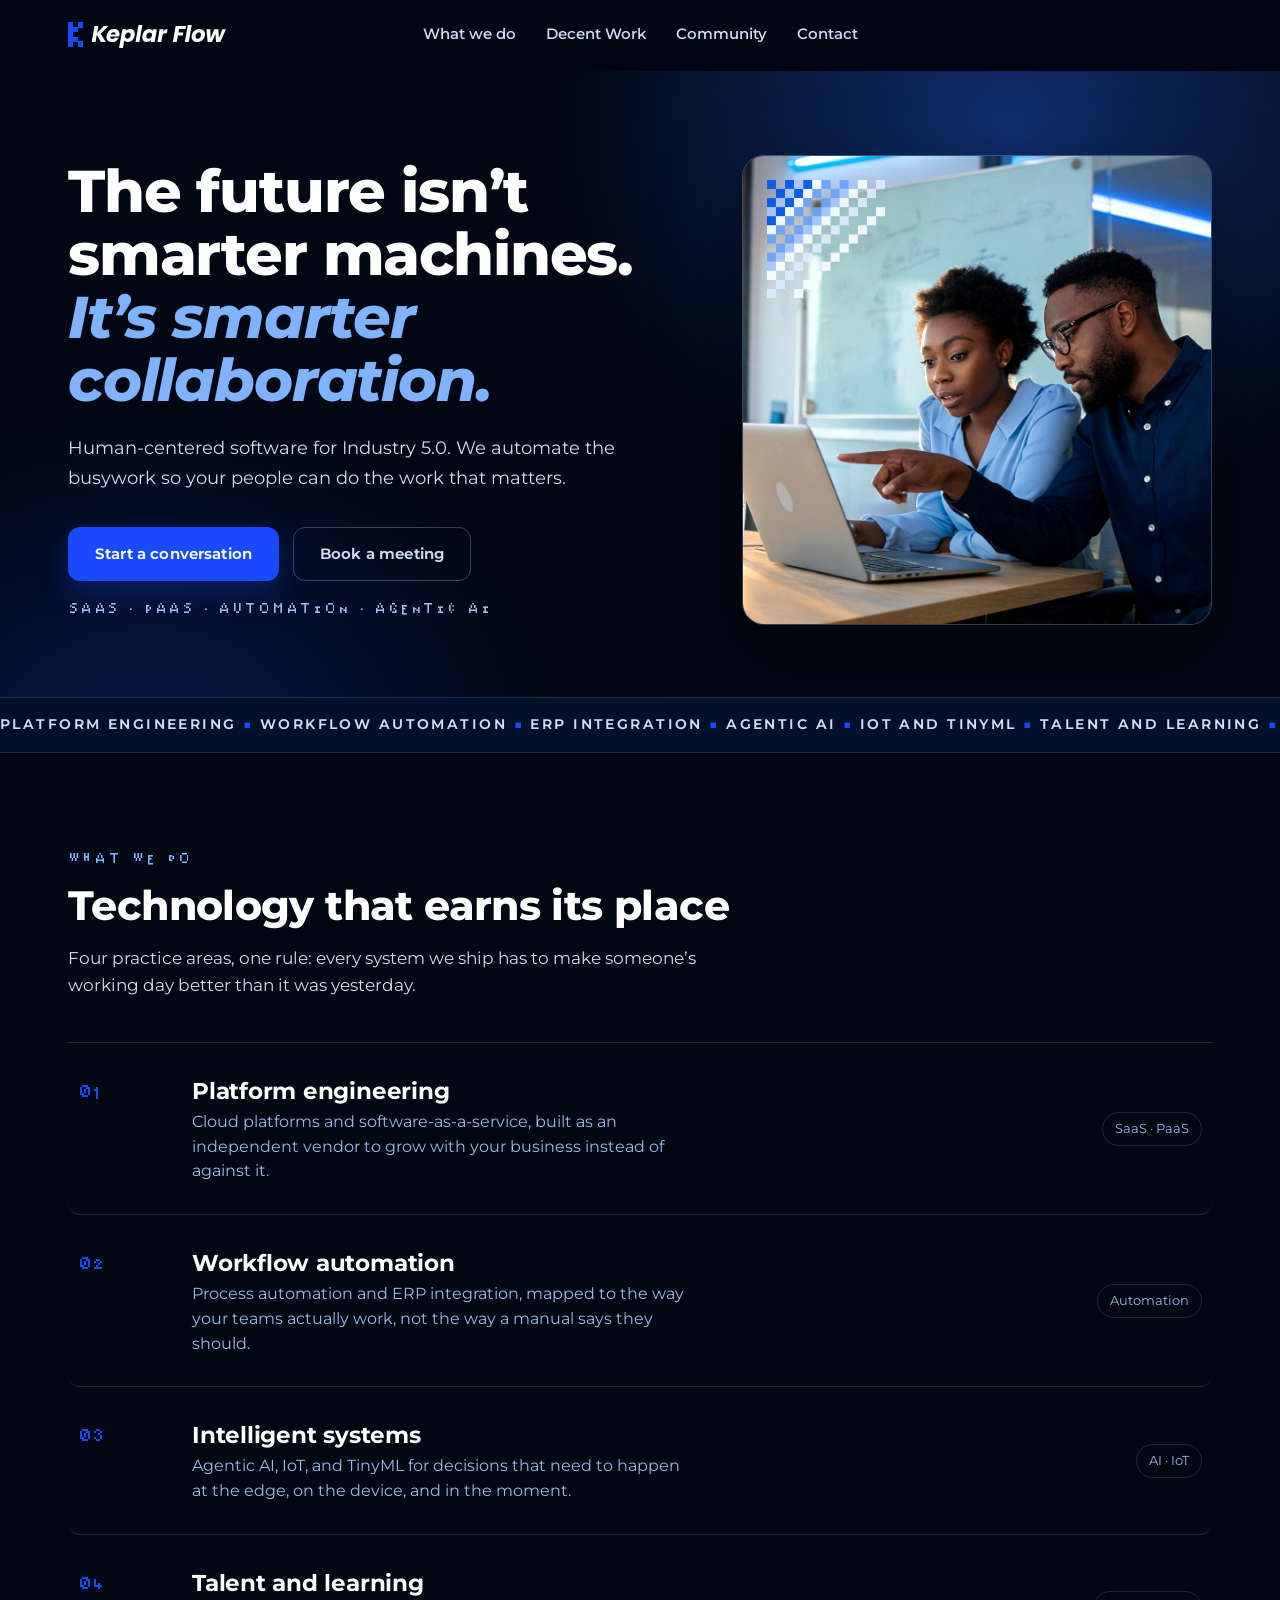
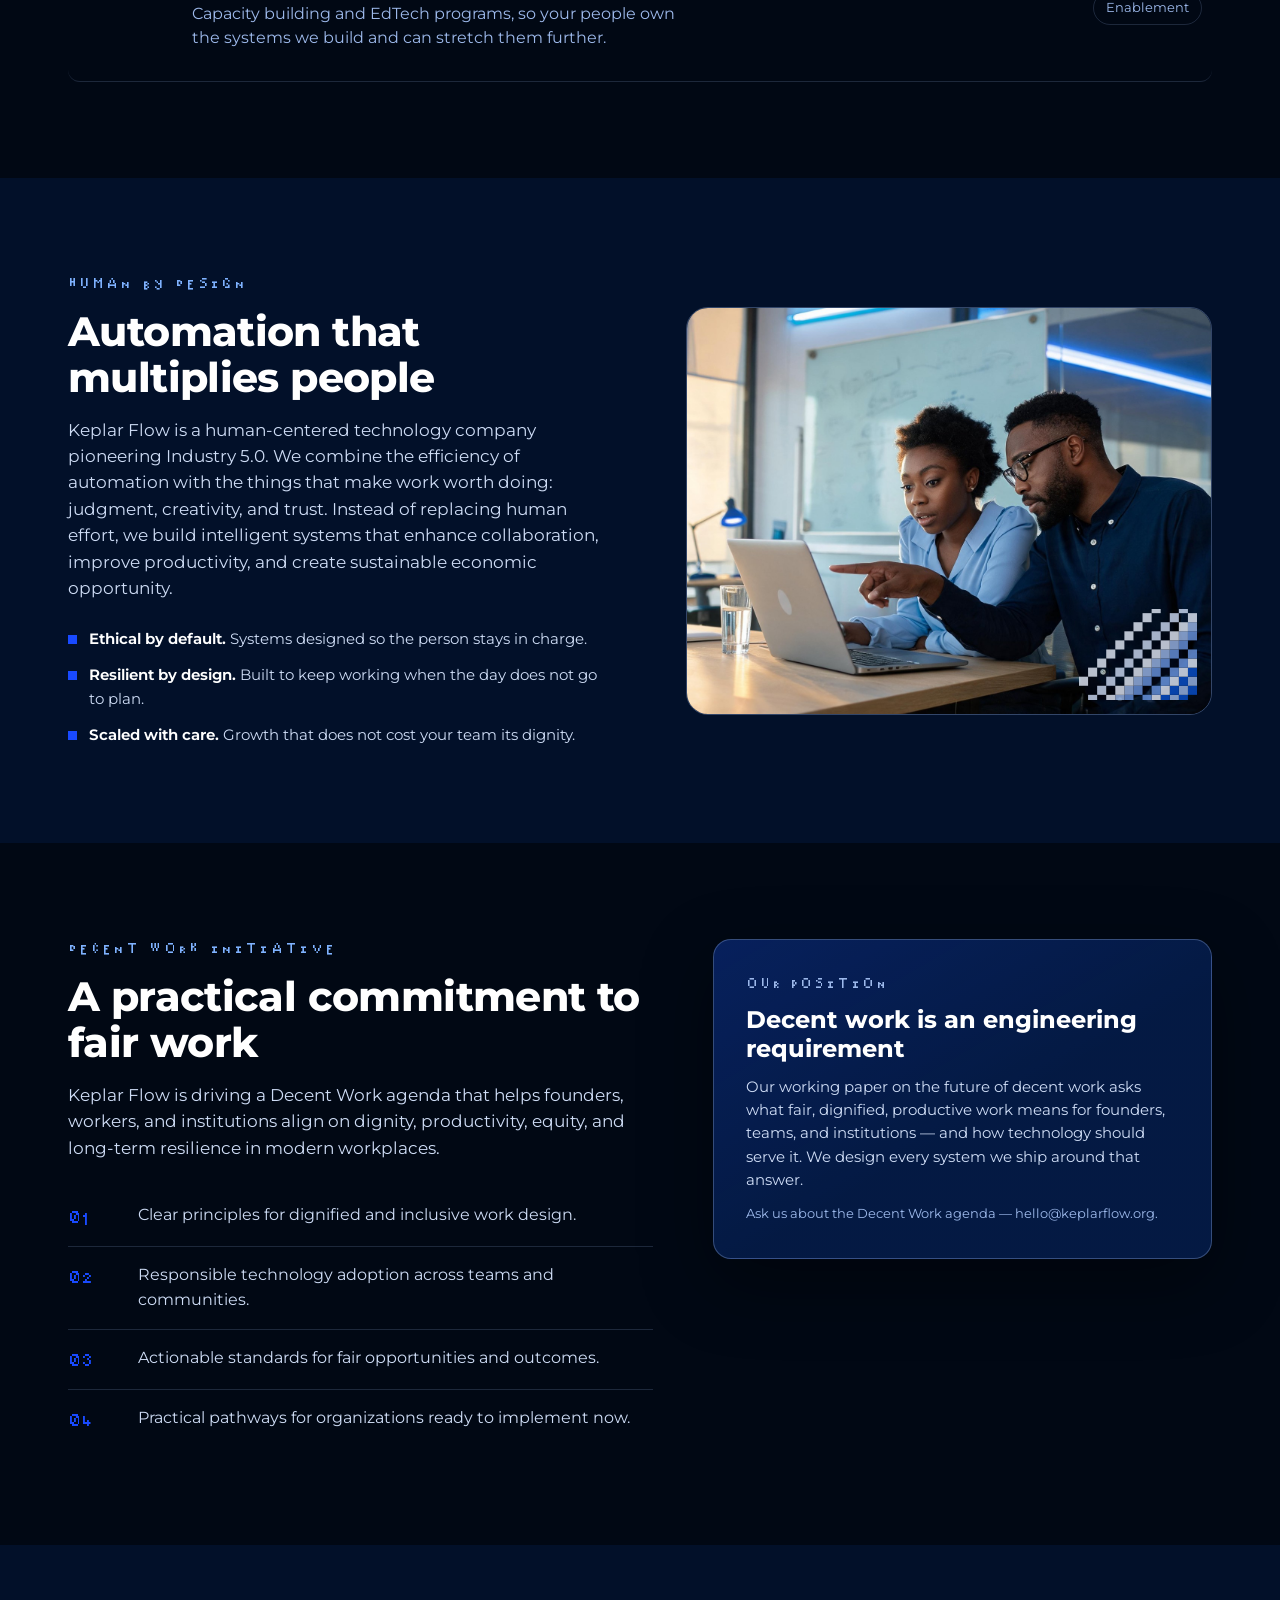
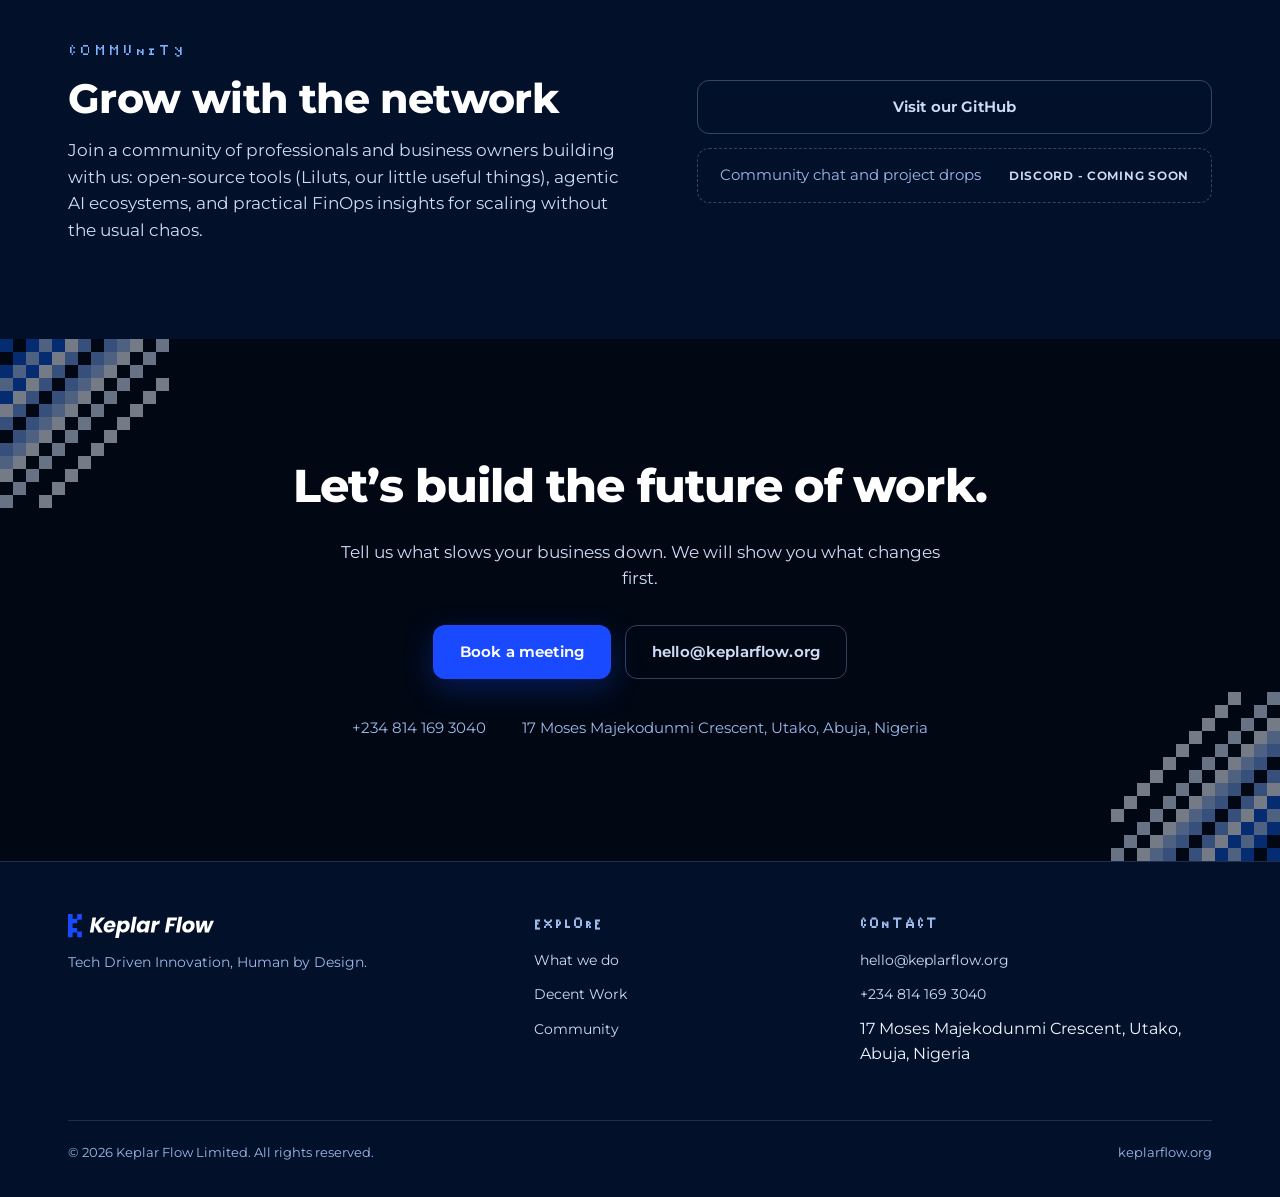
==== commit 4a512548: "landing: memo download funnel removed per CEO — Decent Work messaging kept as a position card; hero " ====
--- a/docs/index.html
+++ b/docs/index.html
@@ -51,7 +51,6 @@
     </nav>
     <div style="display:flex;gap:12px;align-items:center">
       <button class="navtoggle" id="navtoggle" aria-expanded="false" aria-controls="navlinks">Menu</button>
-      <a class="btn btn-primary cta" href="form/index.html">Get the memo</a>
     </div>
   </div>
 </header>
@@ -68,7 +67,7 @@
           <h1 class="rv">The future isn&rsquo;t smarter machines. <em>It&rsquo;s smarter collaboration.</em></h1>
           <p class="sub rv">Human-centered software for Industry 5.0. We automate the busywork so your people can do the work that matters.</p>
           <div class="actions rv">
-            <a class="btn btn-primary" href="form/index.html">Get the Decent Work memo</a>
+            <a class="btn btn-primary" href="/schedule">Start a conversation</a>
             <!-- CONFIG: replace the booking link below with your scheduling URL -->
             <a class="btn btn-ghost" href="https://keplarflow.org/schedule">Book a meeting</a>
           </div>
@@ -77,7 +76,7 @@
         <div class="art rv">
           <div class="corner" aria-hidden="true"><img src="assets/img/flow-dither-corner.svg" alt=""></div>
           <div class="frame">
-            <img src="assets/img/flow-abstract.jpg" alt="A stream of glowing square blocks dissolving into flowing light, the Keplar Flow brand motif" width="1920" height="1920">
+            <img src="assets/img/human-collab.jpg" alt="People collaborating around technology — human-centered work, the Keplar Flow brand motif" width="1920" height="1920">
           </div>
         </div>
       </div>
@@ -173,11 +172,10 @@
           </div>
         </div>
         <aside class="memo rv">
-          <div class="pk">Free memo</div>
-          <h3>The Decent Work memo</h3>
-          <p>Our working paper on the future of decent work: what it means for founders, teams, and institutions, and how to start implementing it this quarter.</p>
-          <a class="btn btn-primary" href="form/index.html">Download the Decent Work memo</a>
-          <p class="note">You will complete a short form first, then access the memo PDF.</p>
+          <div class="pk">Our position</div>
+          <h3>Decent work is an engineering requirement</h3>
+          <p>Our working paper on the future of decent work asks what fair, dignified, productive work means for founders, teams, and institutions — and how technology should serve it. We design every system we ship around that answer.</p>
+          <p class="note">Ask us about the Decent Work agenda — hello@keplarflow.org.</p>
         </aside>
       </div>
     </div>
@@ -234,7 +232,6 @@
           <li><a href="#what">What we do</a></li>
           <li><a href="#decent-work">Decent Work</a></li>
           <li><a href="#community">Community</a></li>
-          <li><a href="form/index.html">Get the memo</a></li>
         </ul>
       </div>
       <div>
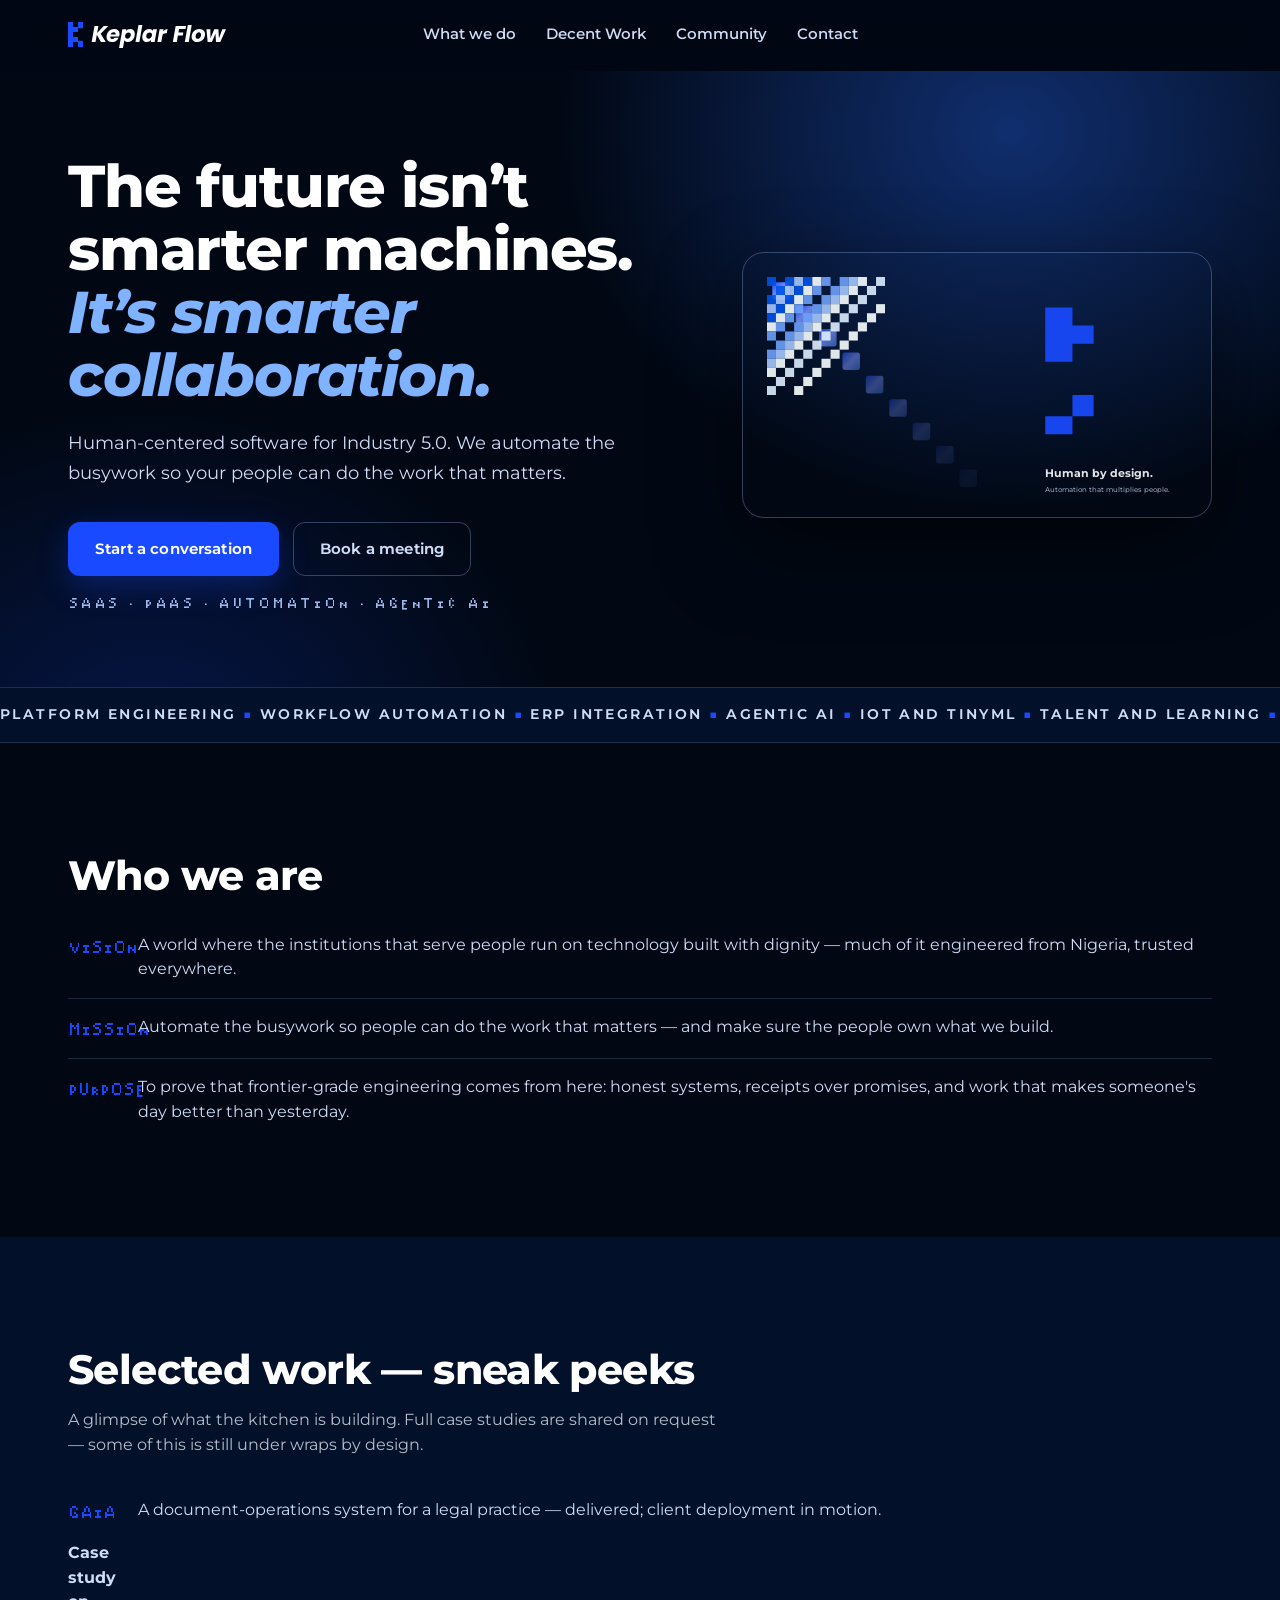
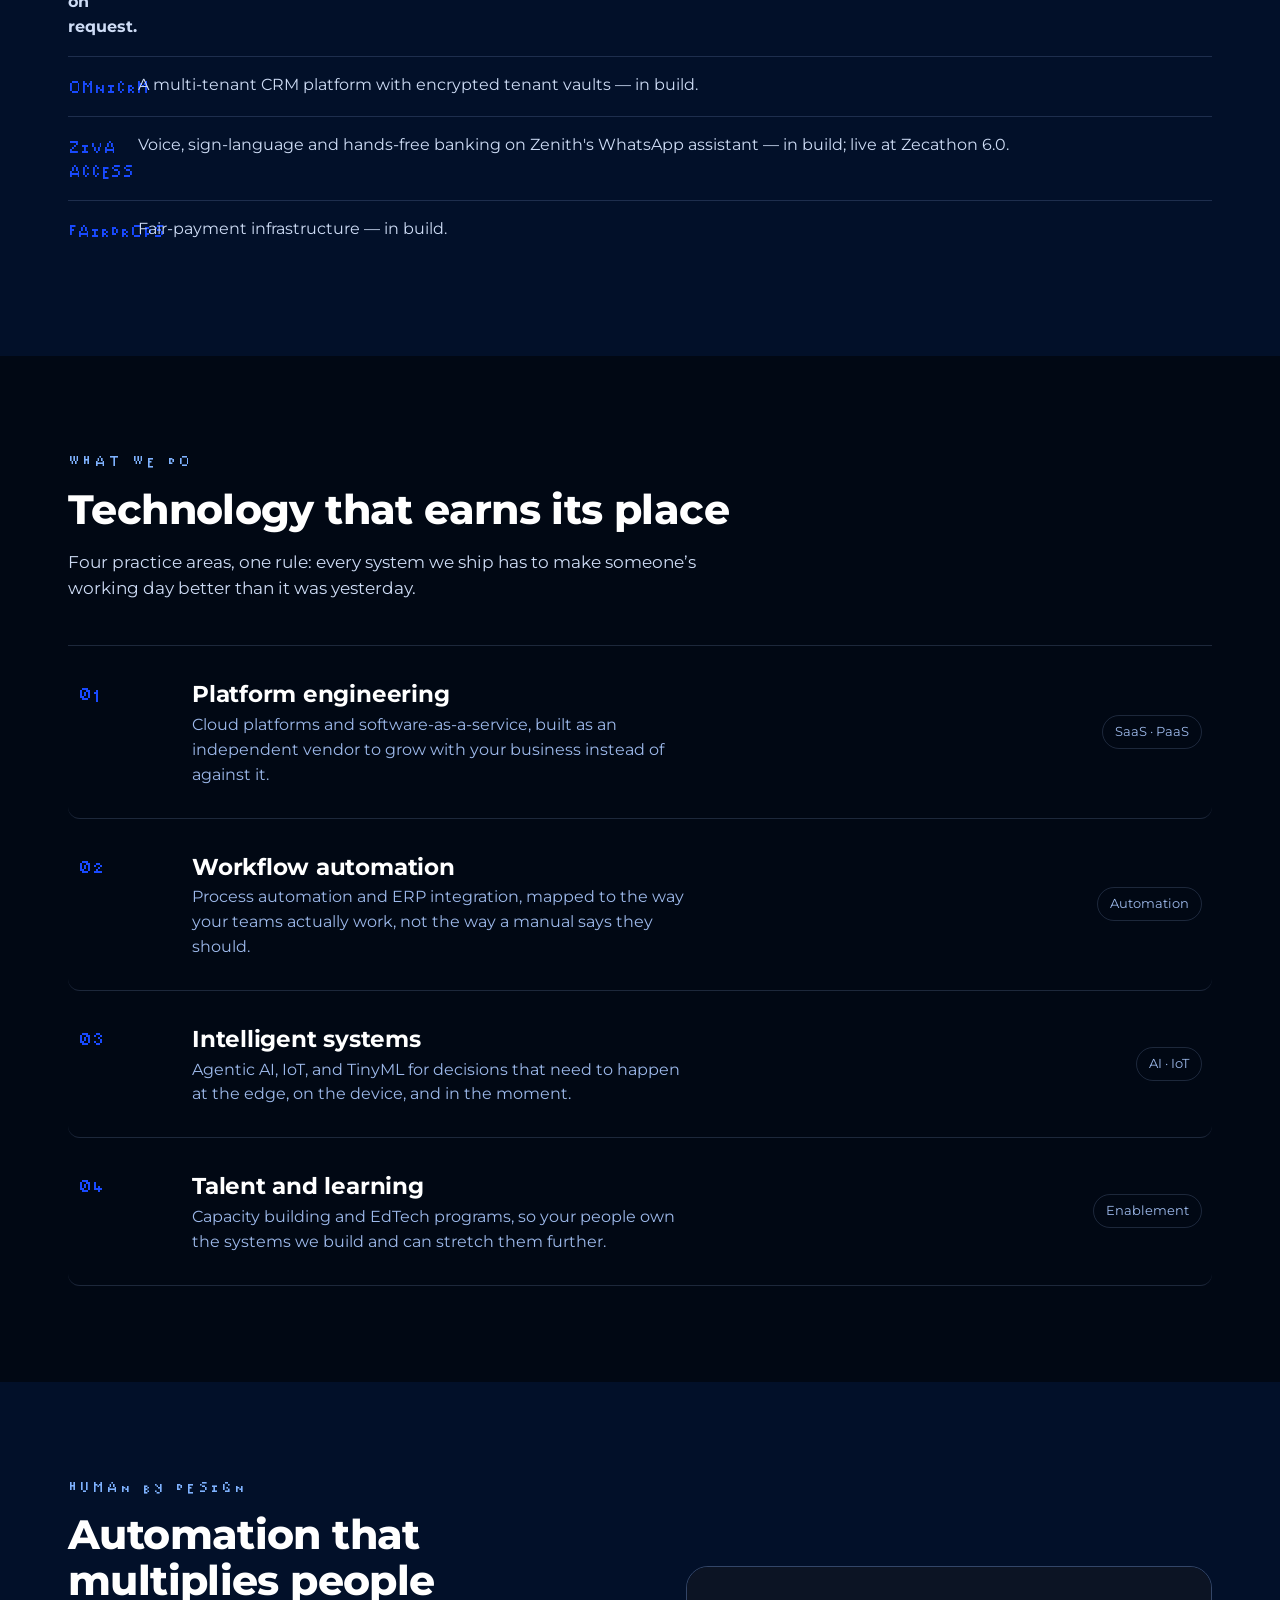
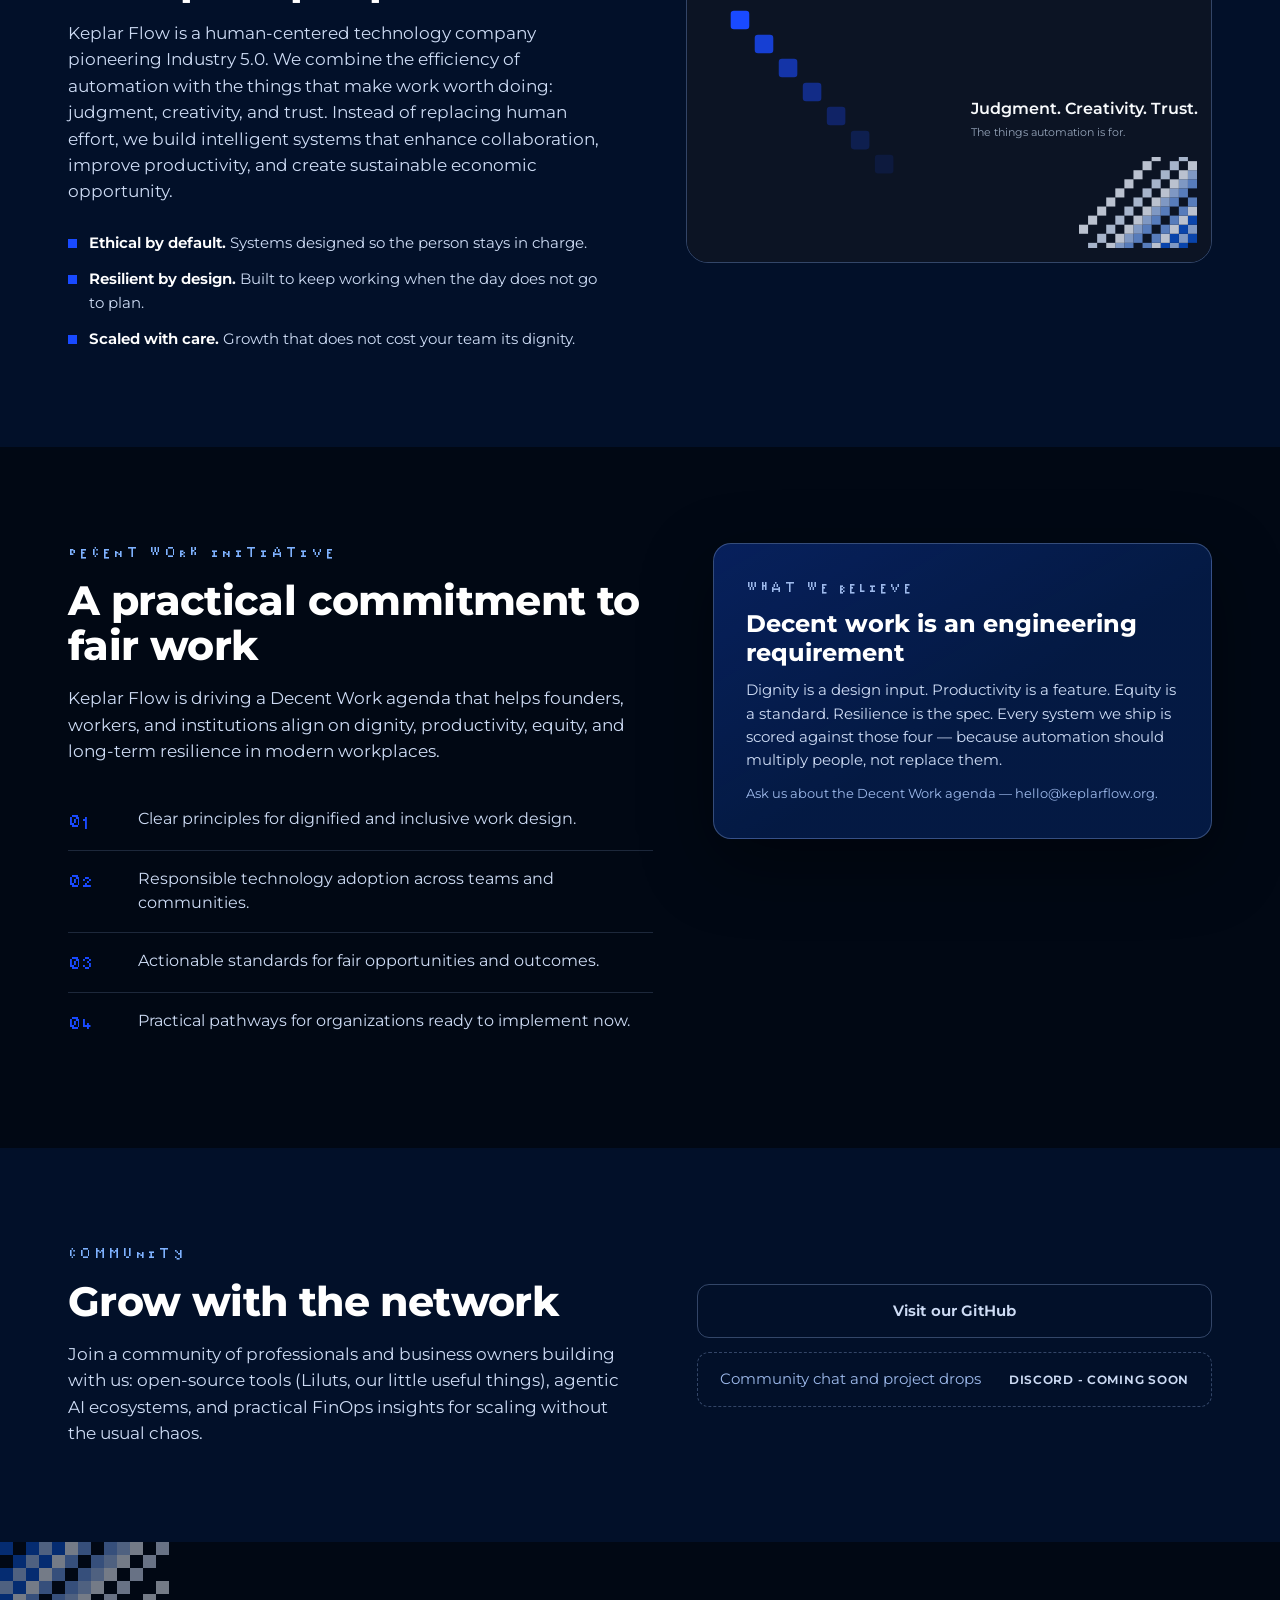
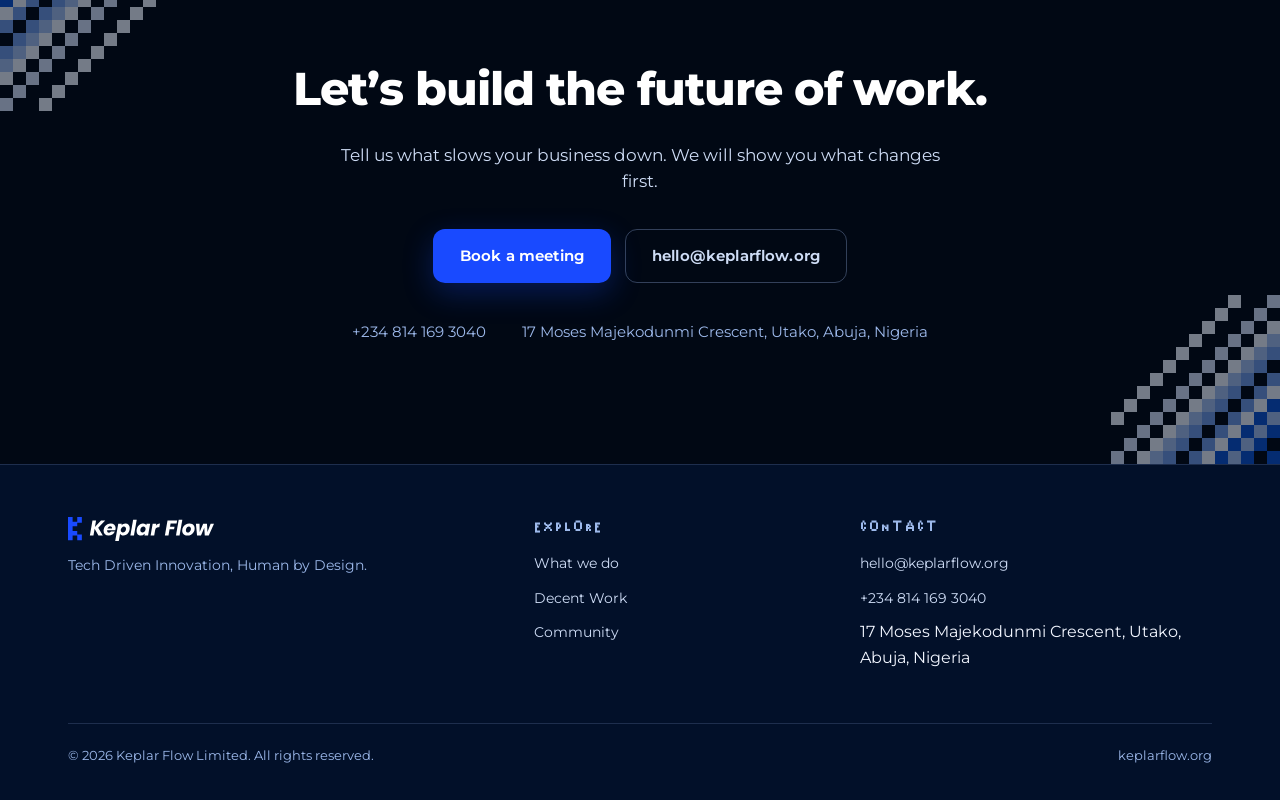
==== commit 81cf32f3: "landing: subtle feedback integration — vision/mission/purpose block, gated PoW sneak peeks (Gaia/Omn" ====
--- a/docs/index.html
+++ b/docs/index.html
@@ -76,7 +76,23 @@
         <div class="art rv">
           <div class="corner" aria-hidden="true"><img src="assets/img/flow-dither-corner.svg" alt=""></div>
           <div class="frame">
-            <img src="assets/img/human-collab.jpg" alt="People collaborating around technology — human-centered work, the Keplar Flow brand motif" width="1920" height="1920">
+            <svg viewBox="0 0 1920 1080" role="img" aria-label="Keplar Flow pixel motif dissolving into flow" style="width:100%;height:auto;display:block">
+              <defs><linearGradient id="pgrid" x1="0" y1="0" x2="1" y2="1">
+                <stop offset="0" stop-color="#194AFF"/><stop offset=".5" stop-color="#7C95FF"/><stop offset="1" stop-color="#3A73D7"/>
+              </linearGradient></defs>
+              <g fill="url(#pgrid)">
+                <rect x="120" y="120" width="72" height="72" rx="10"/><rect x="216" y="216" width="72" height="72" rx="10" opacity=".85"/>
+                <rect x="312" y="312" width="72" height="72" rx="10" opacity=".7"/><rect x="408" y="408" width="72" height="72" rx="10" opacity=".55"/>
+                <rect x="504" y="504" width="72" height="72" rx="10" opacity=".4"/><rect x="600" y="600" width="72" height="72" rx="10" opacity=".3"/>
+                <rect x="696" y="696" width="72" height="72" rx="10" opacity=".2"/><rect x="792" y="792" width="72" height="72" rx="10" opacity=".12"/>
+                <rect x="888" y="888" width="72" height="72" rx="10" opacity=".07"/>
+              </g>
+              <g fill="#194AFF" opacity=".92">
+                <polygon points="1240,240 1240,840 1420,840 1420,700 1560,700 1560,840 1420,840 1420,960 1240,960 1240,120 1420,120 1420,240 1560,240 1560,360 1420,360 1420,480 1240,480" transform="scale(.62) translate(760,240)"/>
+              </g>
+              <text x="1240" y="920" font-family="Montserrat,sans-serif" font-size="44" font-weight="700" fill="#F8FAFC" opacity=".9">Human by design.</text>
+              <text x="1240" y="980" font-family="Montserrat,sans-serif" font-size="30" font-weight="500" fill="#94A3B8">Automation that multiplies people.</text>
+            </svg>
           </div>
         </div>
       </div>
@@ -90,6 +106,32 @@
       <span>Platform engineering <b>&#9632;</b> Workflow automation <b>&#9632;</b> ERP integration <b>&#9632;</b> Agentic AI <b>&#9632;</b> IoT and TinyML <b>&#9632;</b> Talent and learning <b>&#9632;</b> Decent work</span>
     </div>
   </div>
+
+  <!-- WHO WE ARE -->
+  <section class="sect" id="who">
+    <div class="wrap">
+      <h2 class="t rv">Who we are</h2>
+      <div class="dlist rv" style="margin-top:18px">
+        <div class="d"><span>VISION</span> A world where the institutions that serve people run on technology built with dignity — much of it engineered from Nigeria, trusted everywhere.</div>
+        <div class="d"><span>MISSION</span> Automate the busywork so people can do the work that matters — and make sure the people own what we build.</div>
+        <div class="d"><span>PURPOSE</span> To prove that frontier-grade engineering comes from here: honest systems, receipts over promises, and work that makes someone's day better than yesterday.</div>
+      </div>
+    </div>
+  </section>
+
+  <!-- SELECTED WORK — SNEAK PEEKS (gated) -->
+  <section class="sect alt" id="work">
+    <div class="wrap">
+      <h2 class="t rv">Selected work — sneak peeks</h2>
+      <p class="rv" style="max-width:60ch;color:inherit;opacity:.75;margin:14px 0 24px">A glimpse of what the kitchen is building. Full case studies are shared on request — some of this is still under wraps by design.</p>
+      <div class="dlist rv" style="margin-top:6px">
+        <div class="d"><span>GAIA</span> A document-operations system for a legal practice — delivered; client deployment in motion. <b>Case study on request.</b></div>
+        <div class="d"><span>OMNICRM</span> A multi-tenant CRM platform with encrypted tenant vaults — in build.</div>
+        <div class="d"><span>ZIVA ACCESS</span> Voice, sign-language and hands-free banking on Zenith's WhatsApp assistant — in build; live at Zecathon 6.0.</div>
+        <div class="d"><span>FAIRDROPS</span> Fair-payment infrastructure — in build.</div>
+      </div>
+    </div>
+  </section>
 
   <!-- WHAT WE DO -->
   <section class="sect" id="what">
@@ -149,7 +191,12 @@
           </div>
         </div>
         <div class="media rv">
-          <img src="assets/img/human-collab.jpg" alt="Two professionals collaborating at a laptop in a modern office" width="1920" height="1079">
+          <svg viewBox="0 0 960 540" role="img" aria-label="Flow dither motif" style="width:100%;height:auto;display:block;border-radius:14px">
+            <rect width="960" height="540" rx="14" fill="#0C1424"/>
+            <g fill="#194AFF"><rect x="80" y="80" width="34" height="34" rx="6"/><rect x="124" y="124" width="34" height="34" rx="6" opacity=".8"/><rect x="168" y="168" width="34" height="34" rx="6" opacity=".6"/><rect x="212" y="212" width="34" height="34" rx="6" opacity=".45"/><rect x="256" y="256" width="34" height="34" rx="6" opacity=".3"/><rect x="300" y="300" width="34" height="34" rx="6" opacity=".2"/><rect x="344" y="344" width="34" height="34" rx="6" opacity=".12"/></g>
+            <text x="520" y="270" font-family="Montserrat,sans-serif" font-size="30" font-weight="600" fill="#F8FAFC">Judgment. Creativity. Trust.</text>
+            <text x="520" y="310" font-family="Montserrat,sans-serif" font-size="20" fill="#94A3B8">The things automation is for.</text>
+          </svg>
           <div class="corner" aria-hidden="true"><img src="assets/img/flow-dither-corner.svg" alt=""></div>
         </div>
       </div>
@@ -172,9 +219,9 @@
           </div>
         </div>
         <aside class="memo rv">
-          <div class="pk">Our position</div>
+          <div class="pk">What we believe</div>
           <h3>Decent work is an engineering requirement</h3>
-          <p>Our working paper on the future of decent work asks what fair, dignified, productive work means for founders, teams, and institutions — and how technology should serve it. We design every system we ship around that answer.</p>
+          <p>Dignity is a design input. Productivity is a feature. Equity is a standard. Resilience is the spec. Every system we ship is scored against those four — because automation should multiply people, not replace them.</p>
           <p class="note">Ask us about the Decent Work agenda — hello@keplarflow.org.</p>
         </aside>
       </div>
--- a/docs/assets/css/main.css
+++ b/docs/assets/css/main.css
@@ -221,3 +221,11 @@
   .memo{padding:26px 22px}
   .contact{padding:80px 0 90px}
 }
+
+/* a11y + reduced-motion polish (2026-10-14) */
+:focus-visible{outline:2px solid #7C95FF;outline-offset:3px;border-radius:4px}
+@media (prefers-reduced-motion: reduce){
+  .rv,.rv.in{opacity:1!important;transform:none!important;transition:none!important}
+  .strip .track{animation:none!important}
+  html{scroll-behavior:auto}
+}
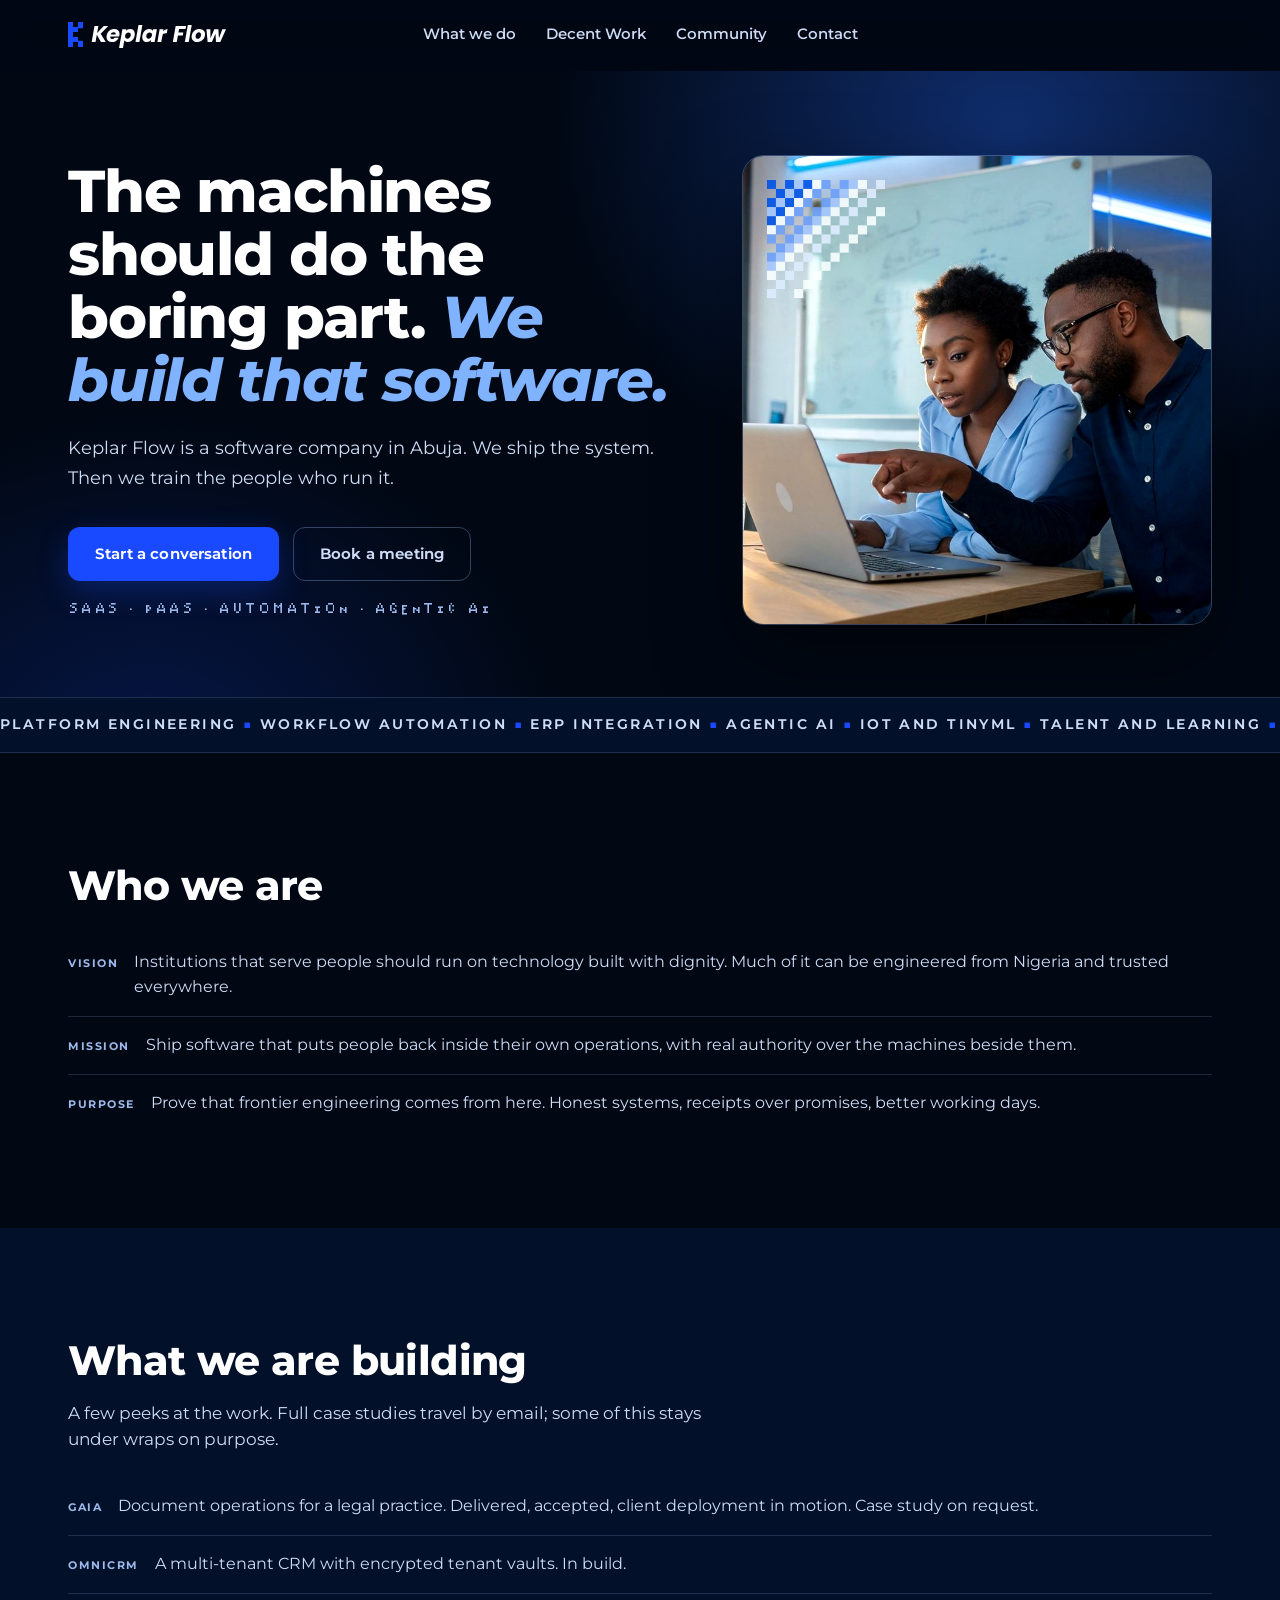
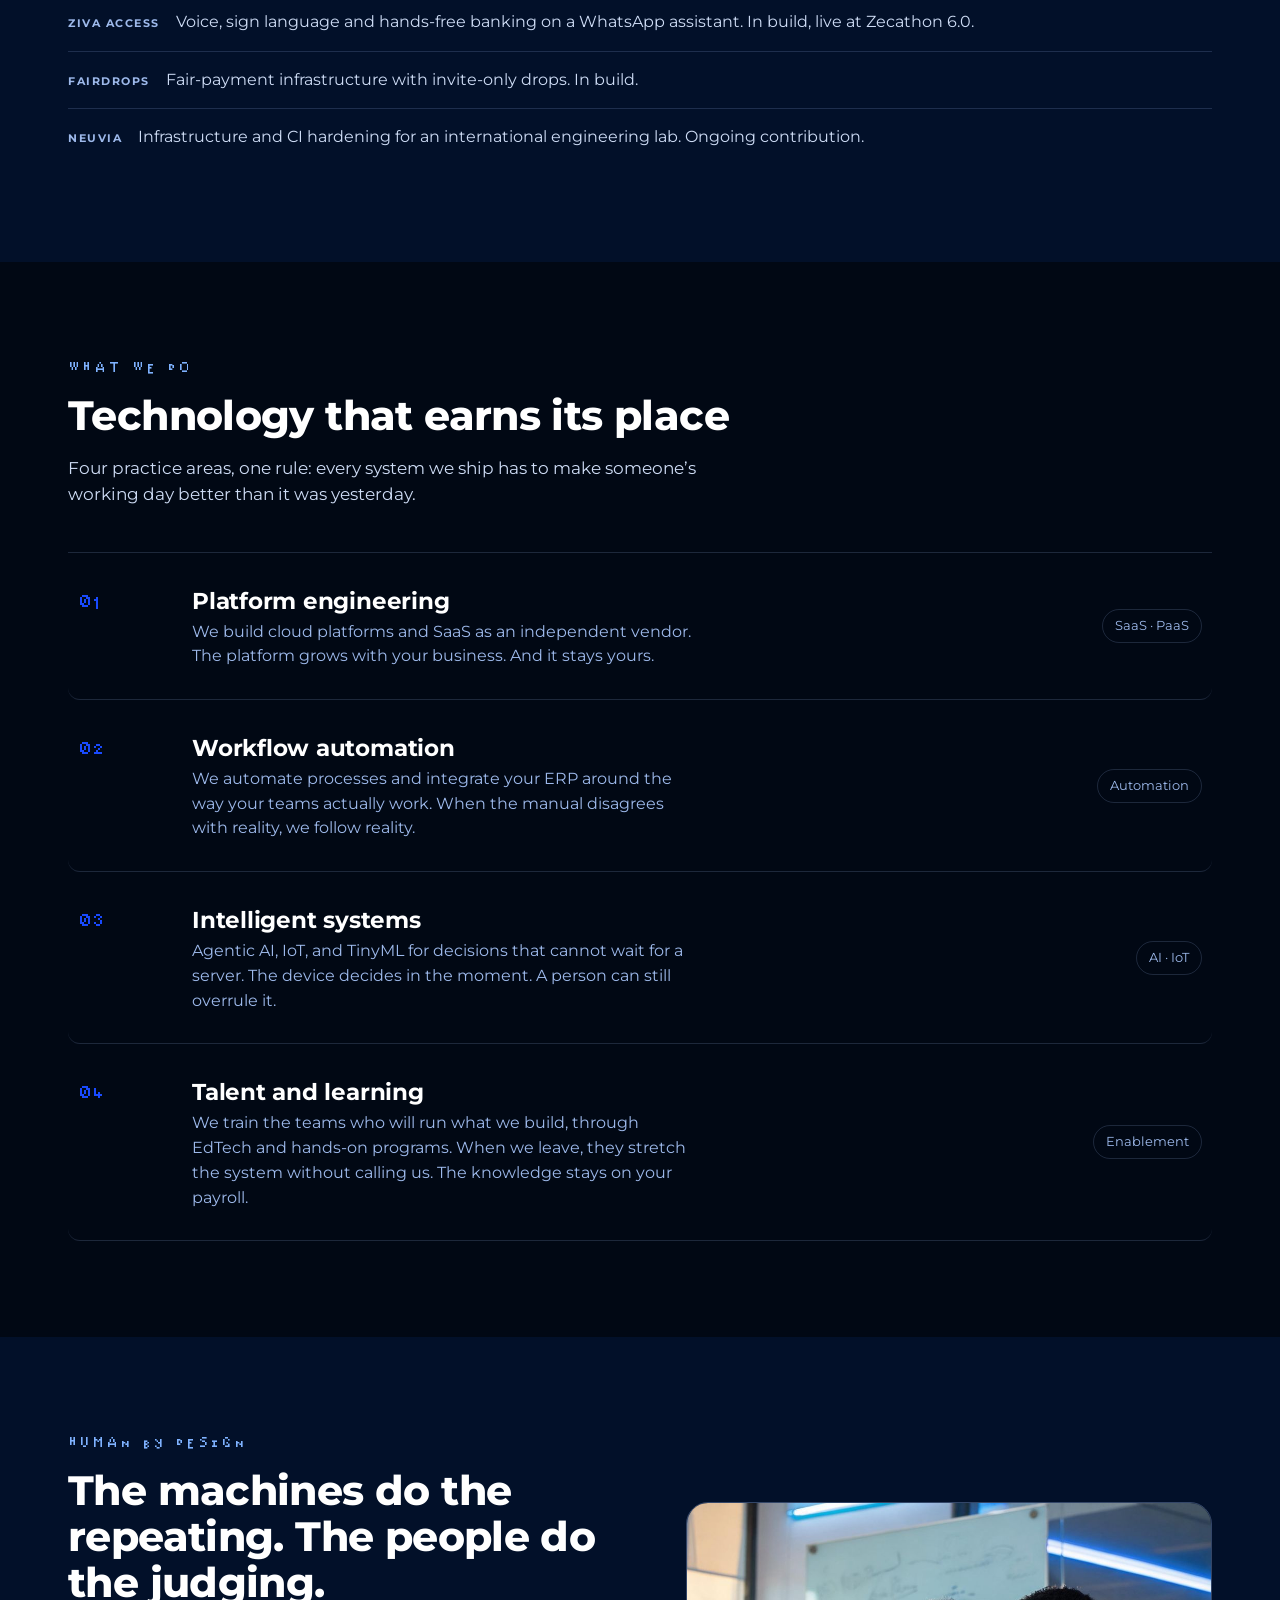
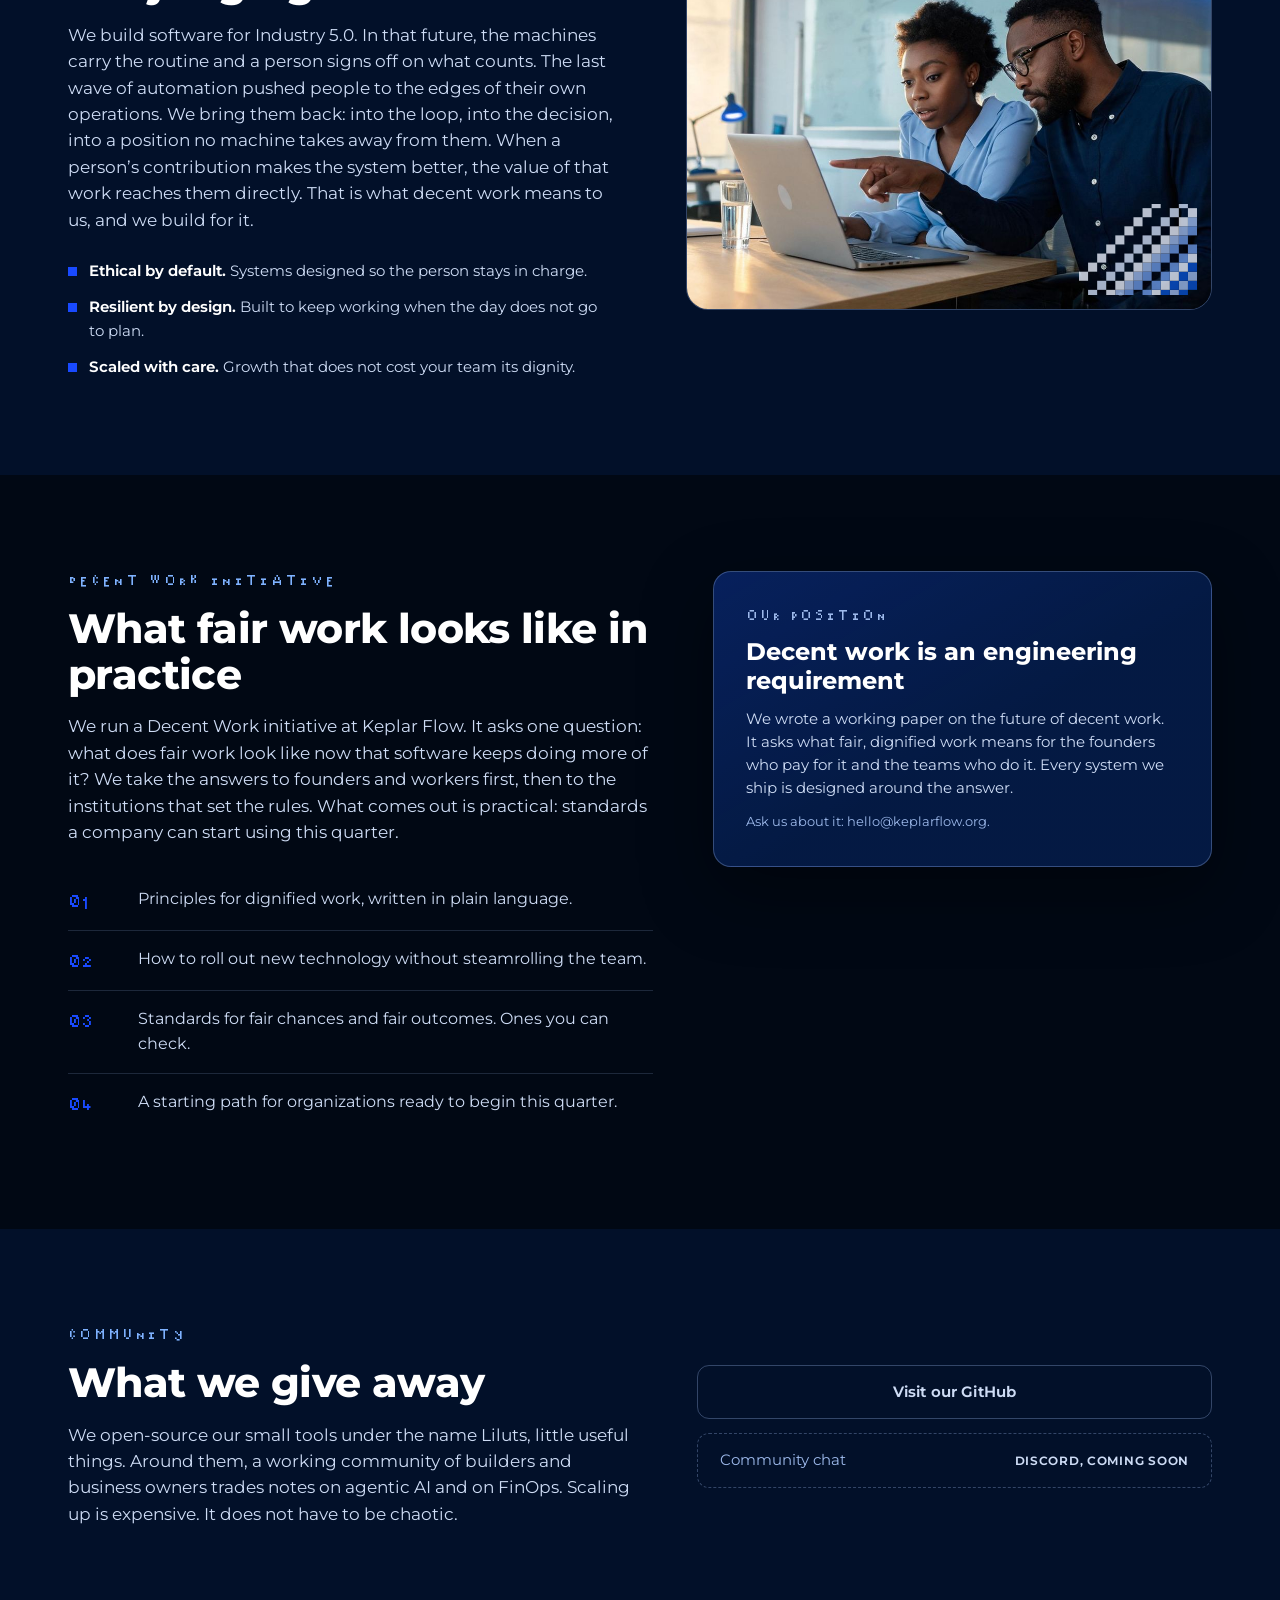
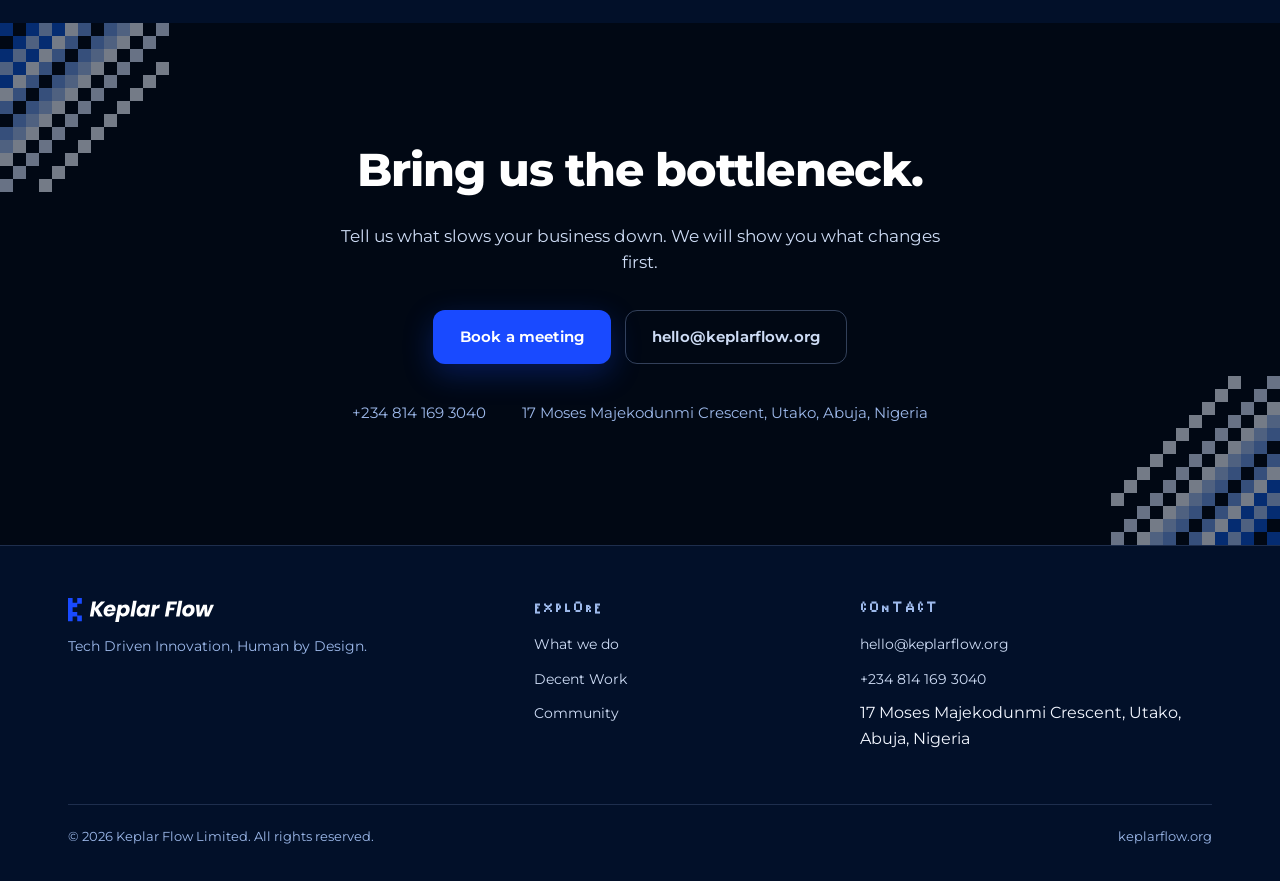
==== commit eb18c807: "landing v4: deep audit + repair — restored clean library base (v3 additions had degraded the design " ====
--- a/docs/index.html
+++ b/docs/index.html
@@ -3,12 +3,12 @@
 <head>
 <meta charset="utf-8">
 <meta name="viewport" content="width=device-width, initial-scale=1">
-<title>Keplar Flow | Human-centered software for Industry 5.0</title>
-<meta name="description" content="Keplar Flow builds human-centered software and automation for Industry 5.0: platforms, workflow automation, agentic AI, and enablement that scale your business and your people.">
+<title>Keplar Flow Limited | Software for Industry 5.0, built in Abuja</title>
+<meta name="description" content="Keplar Flow is a software company in Abuja. We build for Industry 5.0: the machines do the repeating, the people do the judging. Platforms, automation, agentic AI.">
 <meta name="theme-color" content="#010814">
 <meta property="og:type" content="website">
 <meta property="og:title" content="Keplar Flow | Human-centered software for Industry 5.0">
-<meta property="og:description" content="The future isn't smarter machines. It's smarter collaboration. Platforms, automation, and AI that multiply your people.">
+<meta property="og:description" content="Software for Industry 5.0, with the human securely in the loop. Platforms, automation, agentic AI. Built in Abuja.">
 <meta property="og:url" content="https://keplarflow.org/">
 <meta property="og:image" content="https://keplarflow.org/assets/img/og-image.png">
 <meta name="twitter:card" content="summary_large_image">
@@ -34,6 +34,7 @@
   }
 }
 </script>
+<link rel="canonical" href="https://keplarflow.org/">
 </head>
 <body>
 <a class="skip" href="#main">Skip to content</a>
@@ -64,8 +65,8 @@
     <div class="wrap">
       <div class="cols">
         <div>
-          <h1 class="rv">The future isn&rsquo;t smarter machines. <em>It&rsquo;s smarter collaboration.</em></h1>
-          <p class="sub rv">Human-centered software for Industry 5.0. We automate the busywork so your people can do the work that matters.</p>
+          <h1 class="rv">The machines should do the boring part. <em>We build that software.</em></h1>
+          <p class="sub rv">Keplar Flow is a software company in Abuja. We ship the system. Then we train the people who run it.</p>
           <div class="actions rv">
             <a class="btn btn-primary" href="/schedule">Start a conversation</a>
             <!-- CONFIG: replace the booking link below with your scheduling URL -->
@@ -76,23 +77,7 @@
         <div class="art rv">
           <div class="corner" aria-hidden="true"><img src="assets/img/flow-dither-corner.svg" alt=""></div>
           <div class="frame">
-            <svg viewBox="0 0 1920 1080" role="img" aria-label="Keplar Flow pixel motif dissolving into flow" style="width:100%;height:auto;display:block">
-              <defs><linearGradient id="pgrid" x1="0" y1="0" x2="1" y2="1">
-                <stop offset="0" stop-color="#194AFF"/><stop offset=".5" stop-color="#7C95FF"/><stop offset="1" stop-color="#3A73D7"/>
-              </linearGradient></defs>
-              <g fill="url(#pgrid)">
-                <rect x="120" y="120" width="72" height="72" rx="10"/><rect x="216" y="216" width="72" height="72" rx="10" opacity=".85"/>
-                <rect x="312" y="312" width="72" height="72" rx="10" opacity=".7"/><rect x="408" y="408" width="72" height="72" rx="10" opacity=".55"/>
-                <rect x="504" y="504" width="72" height="72" rx="10" opacity=".4"/><rect x="600" y="600" width="72" height="72" rx="10" opacity=".3"/>
-                <rect x="696" y="696" width="72" height="72" rx="10" opacity=".2"/><rect x="792" y="792" width="72" height="72" rx="10" opacity=".12"/>
-                <rect x="888" y="888" width="72" height="72" rx="10" opacity=".07"/>
-              </g>
-              <g fill="#194AFF" opacity=".92">
-                <polygon points="1240,240 1240,840 1420,840 1420,700 1560,700 1560,840 1420,840 1420,960 1240,960 1240,120 1420,120 1420,240 1560,240 1560,360 1420,360 1420,480 1240,480" transform="scale(.62) translate(760,240)"/>
-              </g>
-              <text x="1240" y="920" font-family="Montserrat,sans-serif" font-size="44" font-weight="700" fill="#F8FAFC" opacity=".9">Human by design.</text>
-              <text x="1240" y="980" font-family="Montserrat,sans-serif" font-size="30" font-weight="500" fill="#94A3B8">Automation that multiplies people.</text>
-            </svg>
+            <img src="assets/img/human-collab.jpg" alt="People collaborating around technology, human-centered work" width="1400" height="786" fetchpriority="high">
           </div>
         </div>
       </div>
@@ -111,24 +96,25 @@
   <section class="sect" id="who">
     <div class="wrap">
       <h2 class="t rv">Who we are</h2>
-      <div class="dlist rv" style="margin-top:18px">
-        <div class="d"><span>VISION</span> A world where the institutions that serve people run on technology built with dignity — much of it engineered from Nigeria, trusted everywhere.</div>
-        <div class="d"><span>MISSION</span> Automate the busywork so people can do the work that matters — and make sure the people own what we build.</div>
-        <div class="d"><span>PURPOSE</span> To prove that frontier-grade engineering comes from here: honest systems, receipts over promises, and work that makes someone's day better than yesterday.</div>
-      </div>
-    </div>
-  </section>
-
-  <!-- SELECTED WORK — SNEAK PEEKS (gated) -->
+      <div class="dlist words">
+        <div class="d"><span>Vision</span> Institutions that serve people should run on technology built with dignity. Much of it can be engineered from Nigeria and trusted everywhere.</div>
+        <div class="d"><span>Mission</span> Ship software that puts people back inside their own operations, with real authority over the machines beside them.</div>
+        <div class="d"><span>Purpose</span> Prove that frontier engineering comes from here. Honest systems, receipts over promises, better working days.</div>
+      </div>
+    </div>
+  </section>
+
+  <!-- SELECTED WORK (gated peeks) -->
   <section class="sect alt" id="work">
     <div class="wrap">
-      <h2 class="t rv">Selected work — sneak peeks</h2>
-      <p class="rv" style="max-width:60ch;color:inherit;opacity:.75;margin:14px 0 24px">A glimpse of what the kitchen is building. Full case studies are shared on request — some of this is still under wraps by design.</p>
-      <div class="dlist rv" style="margin-top:6px">
-        <div class="d"><span>GAIA</span> A document-operations system for a legal practice — delivered; client deployment in motion. <b>Case study on request.</b></div>
-        <div class="d"><span>OMNICRM</span> A multi-tenant CRM platform with encrypted tenant vaults — in build.</div>
-        <div class="d"><span>ZIVA ACCESS</span> Voice, sign-language and hands-free banking on Zenith's WhatsApp assistant — in build; live at Zecathon 6.0.</div>
-        <div class="d"><span>FAIRDROPS</span> Fair-payment infrastructure — in build.</div>
+      <h2 class="t rv">What we are building</h2>
+      <p class="lead rv">A few peeks at the work. Full case studies travel by email; some of this stays under wraps on purpose.</p>
+      <div class="dlist words">
+        <div class="d"><span>Gaia</span> Document operations for a legal practice. Delivered, accepted, client deployment in motion. Case study on request.</div>
+        <div class="d"><span>OmniCRM</span> A multi-tenant CRM with encrypted tenant vaults. In build.</div>
+        <div class="d"><span>ZiVA Access</span> Voice, sign language and hands-free banking on a WhatsApp assistant. In build, live at Zecathon 6.0.</div>
+        <div class="d"><span>FairDrops</span> Fair-payment infrastructure with invite-only drops. In build.</div>
+        <div class="d"><span>Neuvia</span> Infrastructure and CI hardening for an international engineering lab. Ongoing contribution.</div>
       </div>
     </div>
   </section>
@@ -144,7 +130,7 @@
           <div class="n">01</div>
           <div>
             <h3>Platform engineering</h3>
-            <p>Cloud platforms and software-as-a-service, built as an independent vendor to grow with your business instead of against it.</p>
+            <p>We build cloud platforms and SaaS as an independent vendor. The platform grows with your business. And it stays yours.</p>
           </div>
           <div class="tag">SaaS &middot; PaaS</div>
         </div>
@@ -152,7 +138,7 @@
           <div class="n">02</div>
           <div>
             <h3>Workflow automation</h3>
-            <p>Process automation and ERP integration, mapped to the way your teams actually work, not the way a manual says they should.</p>
+            <p>We automate processes and integrate your ERP around the way your teams actually work. When the manual disagrees with reality, we follow reality.</p>
           </div>
           <div class="tag">Automation</div>
         </div>
@@ -160,7 +146,7 @@
           <div class="n">03</div>
           <div>
             <h3>Intelligent systems</h3>
-            <p>Agentic AI, IoT, and TinyML for decisions that need to happen at the edge, on the device, and in the moment.</p>
+            <p>Agentic AI, IoT, and TinyML for decisions that cannot wait for a server. The device decides in the moment. A person can still overrule it.</p>
           </div>
           <div class="tag">AI &middot; IoT</div>
         </div>
@@ -168,7 +154,7 @@
           <div class="n">04</div>
           <div>
             <h3>Talent and learning</h3>
-            <p>Capacity building and EdTech programs, so your people own the systems we build and can stretch them further.</p>
+            <p>We train the teams who will run what we build, through EdTech and hands-on programs. When we leave, they stretch the system without calling us. The knowledge stays on your payroll.</p>
           </div>
           <div class="tag">Enablement</div>
         </div>
@@ -182,8 +168,8 @@
       <div class="split">
         <div>
           <div class="kicker">Human by design</div>
-          <h2 class="t">Automation that multiplies people</h2>
-          <p class="lead">Keplar Flow is a human-centered technology company pioneering Industry 5.0. We combine the efficiency of automation with the things that make work worth doing: judgment, creativity, and trust. Instead of replacing human effort, we build intelligent systems that enhance collaboration, improve productivity, and create sustainable economic opportunity.</p>
+          <h2 class="t">The machines do the repeating. The people do the judging.</h2>
+          <p class="lead">We build software for Industry 5.0. In that future, the machines carry the routine and a person signs off on what counts. The last wave of automation pushed people to the edges of their own operations. We bring them back: into the loop, into the decision, into a position no machine takes away from them. When a person&rsquo;s contribution makes the system better, the value of that work reaches them directly. That is what decent work means to us, and we build for it.</p>
           <div class="ticks">
             <div class="tick"><i></i><span><b>Ethical by default.</b> Systems designed so the person stays in charge.</span></div>
             <div class="tick"><i></i><span><b>Resilient by design.</b> Built to keep working when the day does not go to plan.</span></div>
@@ -191,12 +177,7 @@
           </div>
         </div>
         <div class="media rv">
-          <svg viewBox="0 0 960 540" role="img" aria-label="Flow dither motif" style="width:100%;height:auto;display:block;border-radius:14px">
-            <rect width="960" height="540" rx="14" fill="#0C1424"/>
-            <g fill="#194AFF"><rect x="80" y="80" width="34" height="34" rx="6"/><rect x="124" y="124" width="34" height="34" rx="6" opacity=".8"/><rect x="168" y="168" width="34" height="34" rx="6" opacity=".6"/><rect x="212" y="212" width="34" height="34" rx="6" opacity=".45"/><rect x="256" y="256" width="34" height="34" rx="6" opacity=".3"/><rect x="300" y="300" width="34" height="34" rx="6" opacity=".2"/><rect x="344" y="344" width="34" height="34" rx="6" opacity=".12"/></g>
-            <text x="520" y="270" font-family="Montserrat,sans-serif" font-size="30" font-weight="600" fill="#F8FAFC">Judgment. Creativity. Trust.</text>
-            <text x="520" y="310" font-family="Montserrat,sans-serif" font-size="20" fill="#94A3B8">The things automation is for.</text>
-          </svg>
+          <img src="assets/img/human-collab.jpg" alt="Two professionals collaborating at a laptop" width="1400" height="786" loading="lazy">
           <div class="corner" aria-hidden="true"><img src="assets/img/flow-dither-corner.svg" alt=""></div>
         </div>
       </div>
@@ -209,20 +190,20 @@
       <div class="decent">
         <div>
           <div class="kicker">Decent Work Initiative</div>
-          <h2 class="t">A practical commitment to fair work</h2>
-          <p class="lead">Keplar Flow is driving a Decent Work agenda that helps founders, workers, and institutions align on dignity, productivity, equity, and long-term resilience in modern workplaces.</p>
+          <h2 class="t">What fair work looks like in practice</h2>
+          <p class="lead">We run a Decent Work initiative at Keplar Flow. It asks one question: what does fair work look like now that software keeps doing more of it? We take the answers to founders and workers first, then to the institutions that set the rules. What comes out is practical: standards a company can start using this quarter.</p>
           <div class="dlist">
-            <div class="d"><span>01</span> Clear principles for dignified and inclusive work design.</div>
-            <div class="d"><span>02</span> Responsible technology adoption across teams and communities.</div>
-            <div class="d"><span>03</span> Actionable standards for fair opportunities and outcomes.</div>
-            <div class="d"><span>04</span> Practical pathways for organizations ready to implement now.</div>
+            <div class="d"><span>01</span> Principles for dignified work, written in plain language.</div>
+            <div class="d"><span>02</span> How to roll out new technology without steamrolling the team.</div>
+            <div class="d"><span>03</span> Standards for fair chances and fair outcomes. Ones you can check.</div>
+            <div class="d"><span>04</span> A starting path for organizations ready to begin this quarter.</div>
           </div>
         </div>
         <aside class="memo rv">
-          <div class="pk">What we believe</div>
+          <div class="pk">Our position</div>
           <h3>Decent work is an engineering requirement</h3>
-          <p>Dignity is a design input. Productivity is a feature. Equity is a standard. Resilience is the spec. Every system we ship is scored against those four — because automation should multiply people, not replace them.</p>
-          <p class="note">Ask us about the Decent Work agenda — hello@keplarflow.org.</p>
+          <p>We wrote a working paper on the future of decent work. It asks what fair, dignified work means for the founders who pay for it and the teams who do it. Every system we ship is designed around the answer.</p>
+          <p class="note">Ask us about it: hello@keplarflow.org.</p>
         </aside>
       </div>
     </div>
@@ -234,12 +215,12 @@
       <div class="community">
         <div>
           <div class="kicker">Community</div>
-          <h2 class="t">Grow with the network</h2>
-          <p class="lead">Join a community of professionals and business owners building with us: open-source tools (Liluts, our little useful things), agentic AI ecosystems, and practical FinOps insights for scaling without the usual chaos.</p>
+          <h2 class="t">What we give away</h2>
+          <p class="lead">We open-source our small tools under the name Liluts, little useful things. Around them, a working community of builders and business owners trades notes on agentic AI and on FinOps. Scaling up is expensive. It does not have to be chaotic.</p>
         </div>
         <div class="actions-col rv">
           <a class="btn btn-ghost" href="https://github.com/Keplar-Flow-ltd" rel="noopener">Visit our GitHub</a>
-          <div class="soon"><span>Community chat and project drops</span><b>Discord - coming soon</b></div>
+          <div class="soon"><span>Community chat</span><b>Discord, coming soon</b></div>
         </div>
       </div>
     </div>
@@ -250,7 +231,7 @@
     <div class="corner-tl" aria-hidden="true"><img src="assets/img/flow-dither-corner.svg" alt=""></div>
     <div class="corner-br" aria-hidden="true"><img src="assets/img/flow-dither-corner.svg" alt=""></div>
     <div class="wrap">
-      <h2 class="rv">Let&rsquo;s build the future of work.</h2>
+      <h2 class="rv">Bring us the bottleneck.</h2>
       <p class="sub rv">Tell us what slows your business down. We will show you what changes first.</p>
       <div class="actions rv">
         <!-- CONFIG: replace the booking link below with your scheduling URL -->
--- a/docs/assets/css/main.css
+++ b/docs/assets/css/main.css
@@ -222,10 +222,6 @@
   .contact{padding:80px 0 90px}
 }
 
-/* a11y + reduced-motion polish (2026-10-14) */
-:focus-visible{outline:2px solid #7C95FF;outline-offset:3px;border-radius:4px}
-@media (prefers-reduced-motion: reduce){
-  .rv,.rv.in{opacity:1!important;transform:none!important;transition:none!important}
-  .strip .track{animation:none!important}
-  html{scroll-behavior:auto}
-}
+/* word-label variant of the dlist (who we are / selected work) */
+.dlist.words .d{grid-template-columns:auto 1fr}
+.dlist.words .d span{font-family:var(--sans);font-weight:700;font-size:11px;letter-spacing:.14em;text-transform:uppercase;color:var(--muted);padding-top:5px;white-space:nowrap}
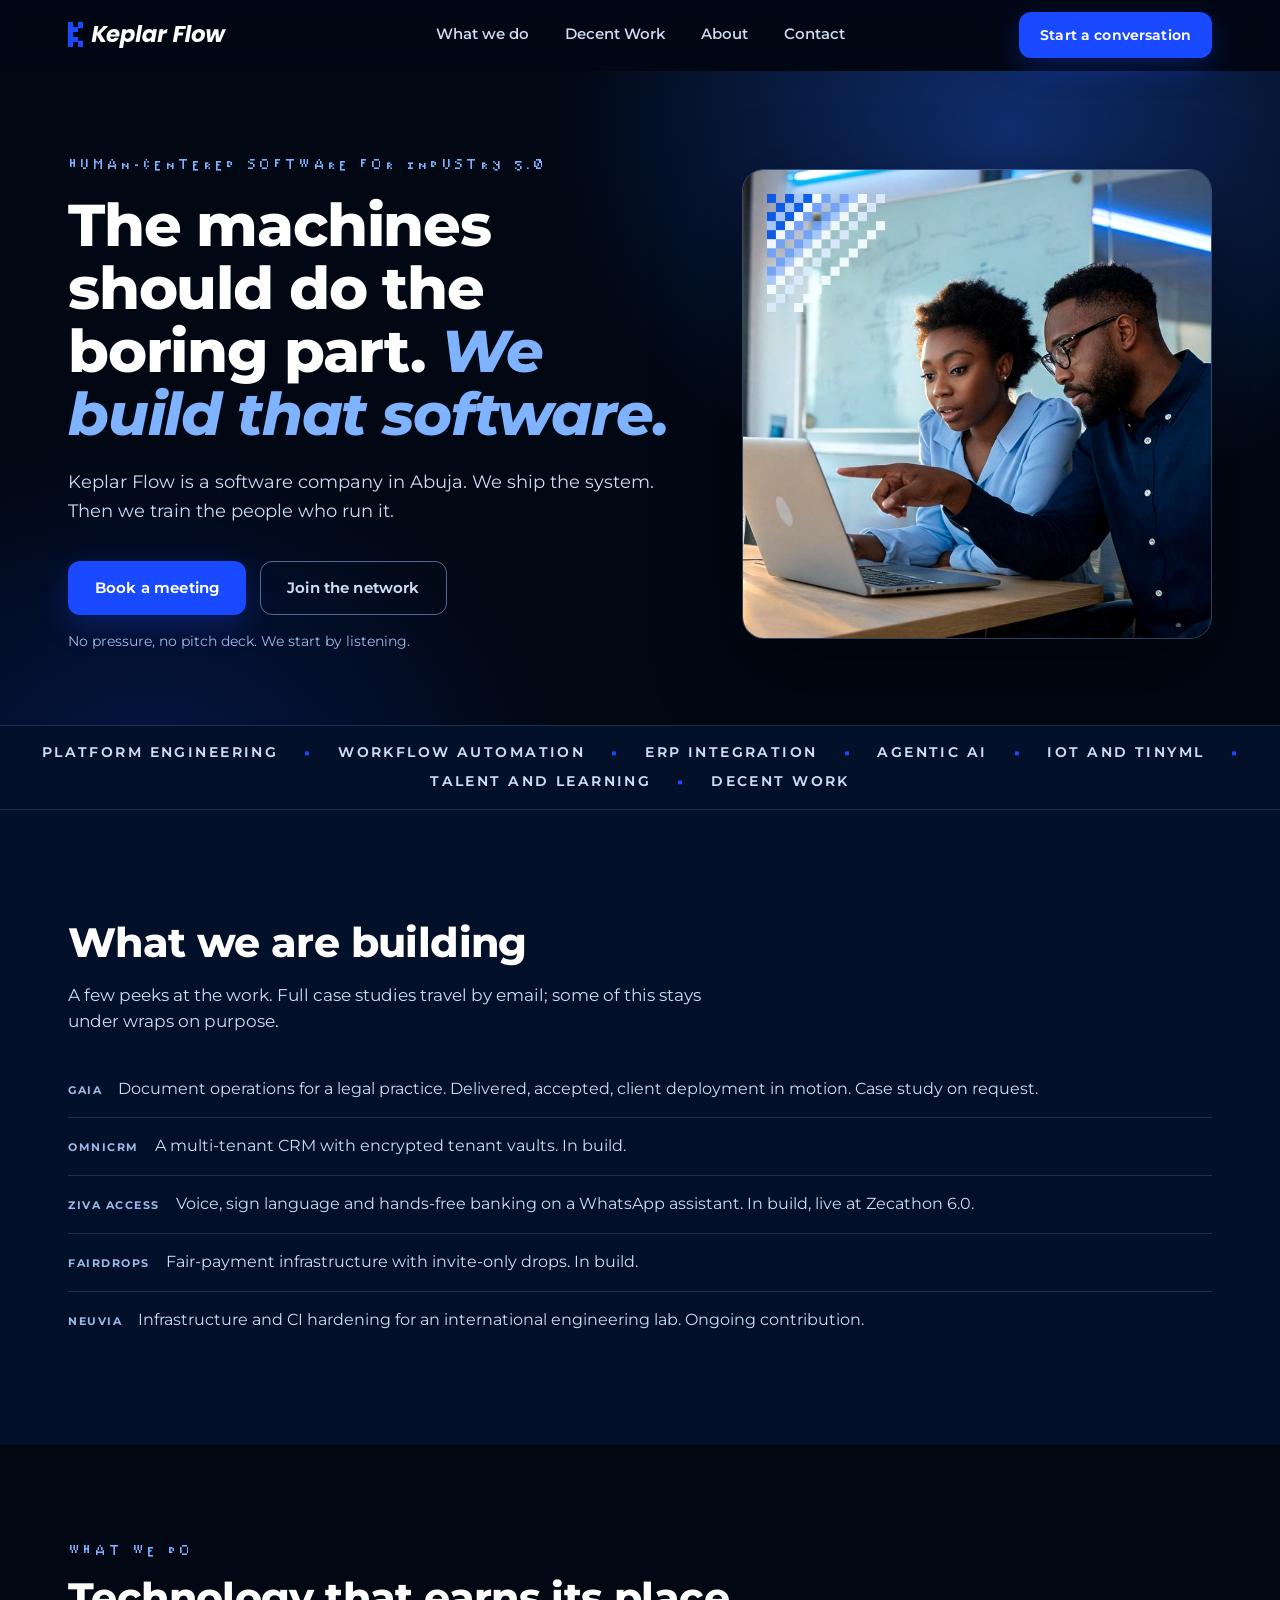
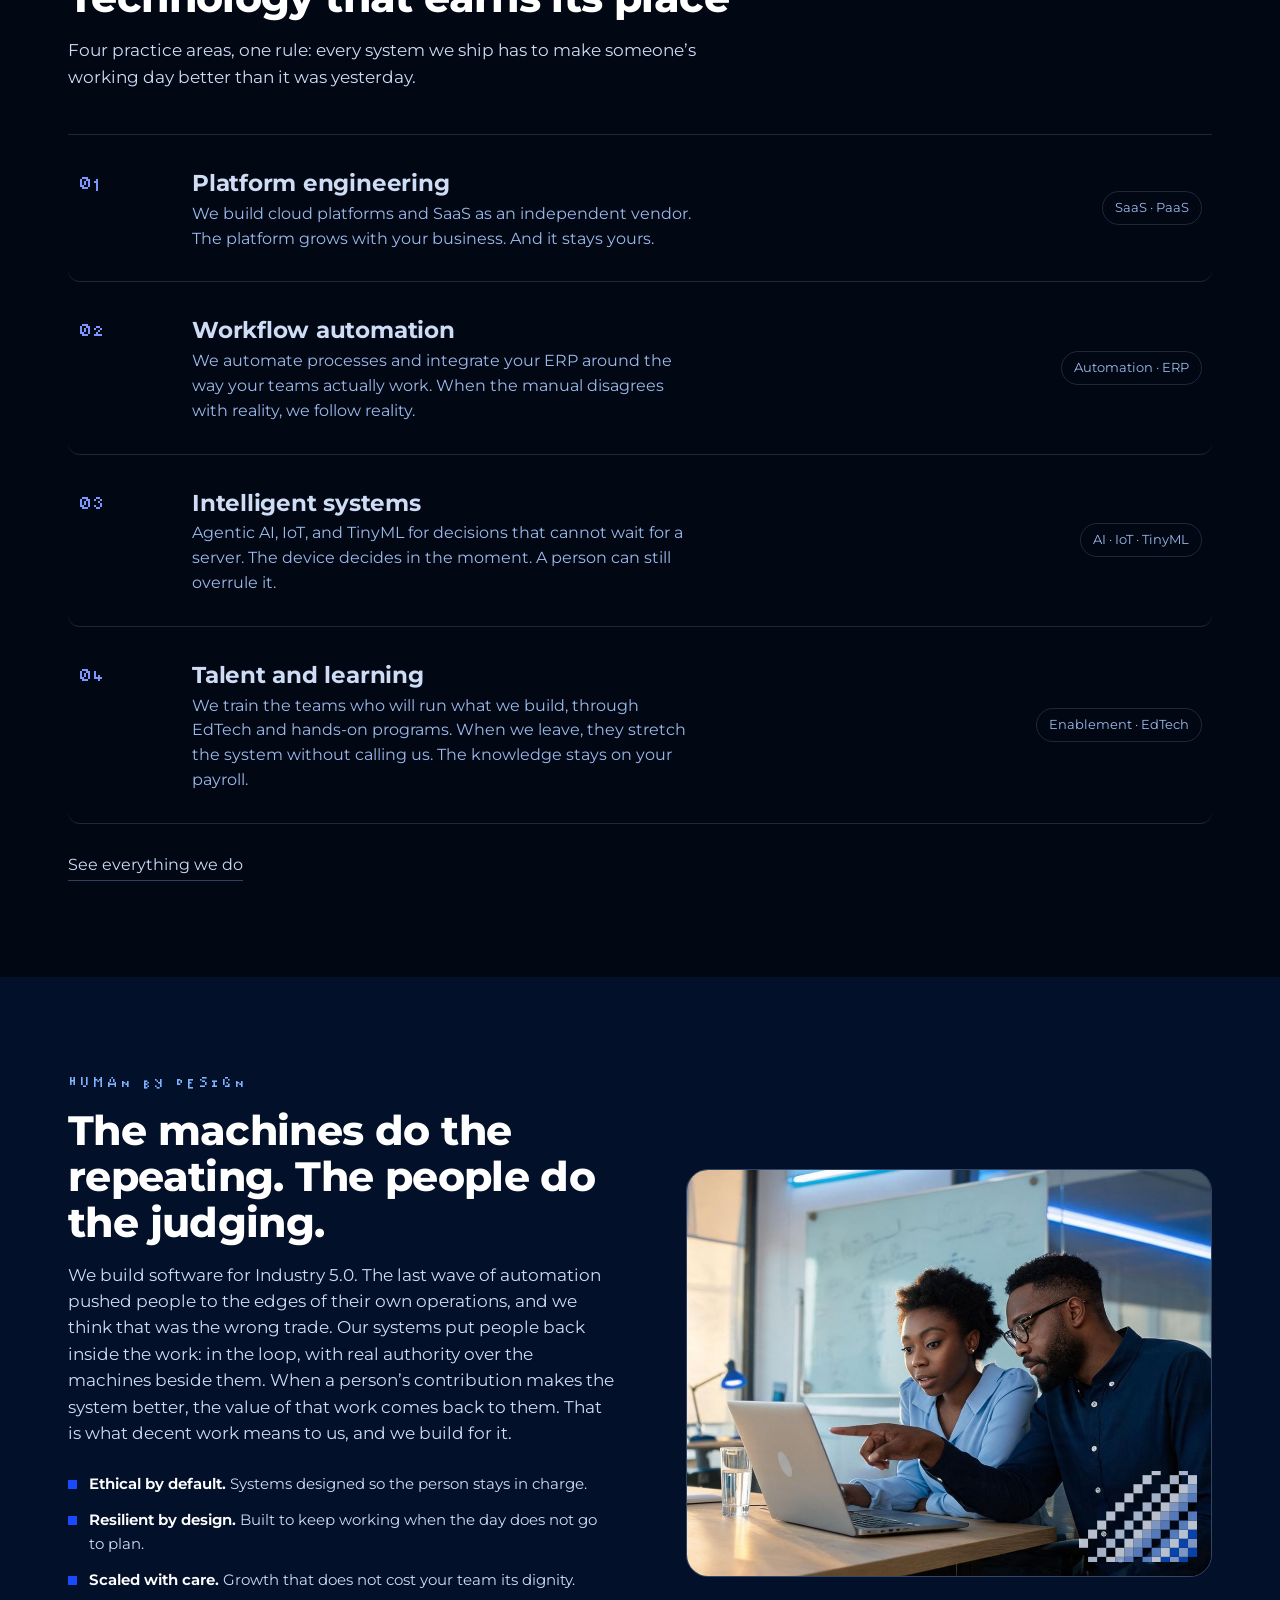
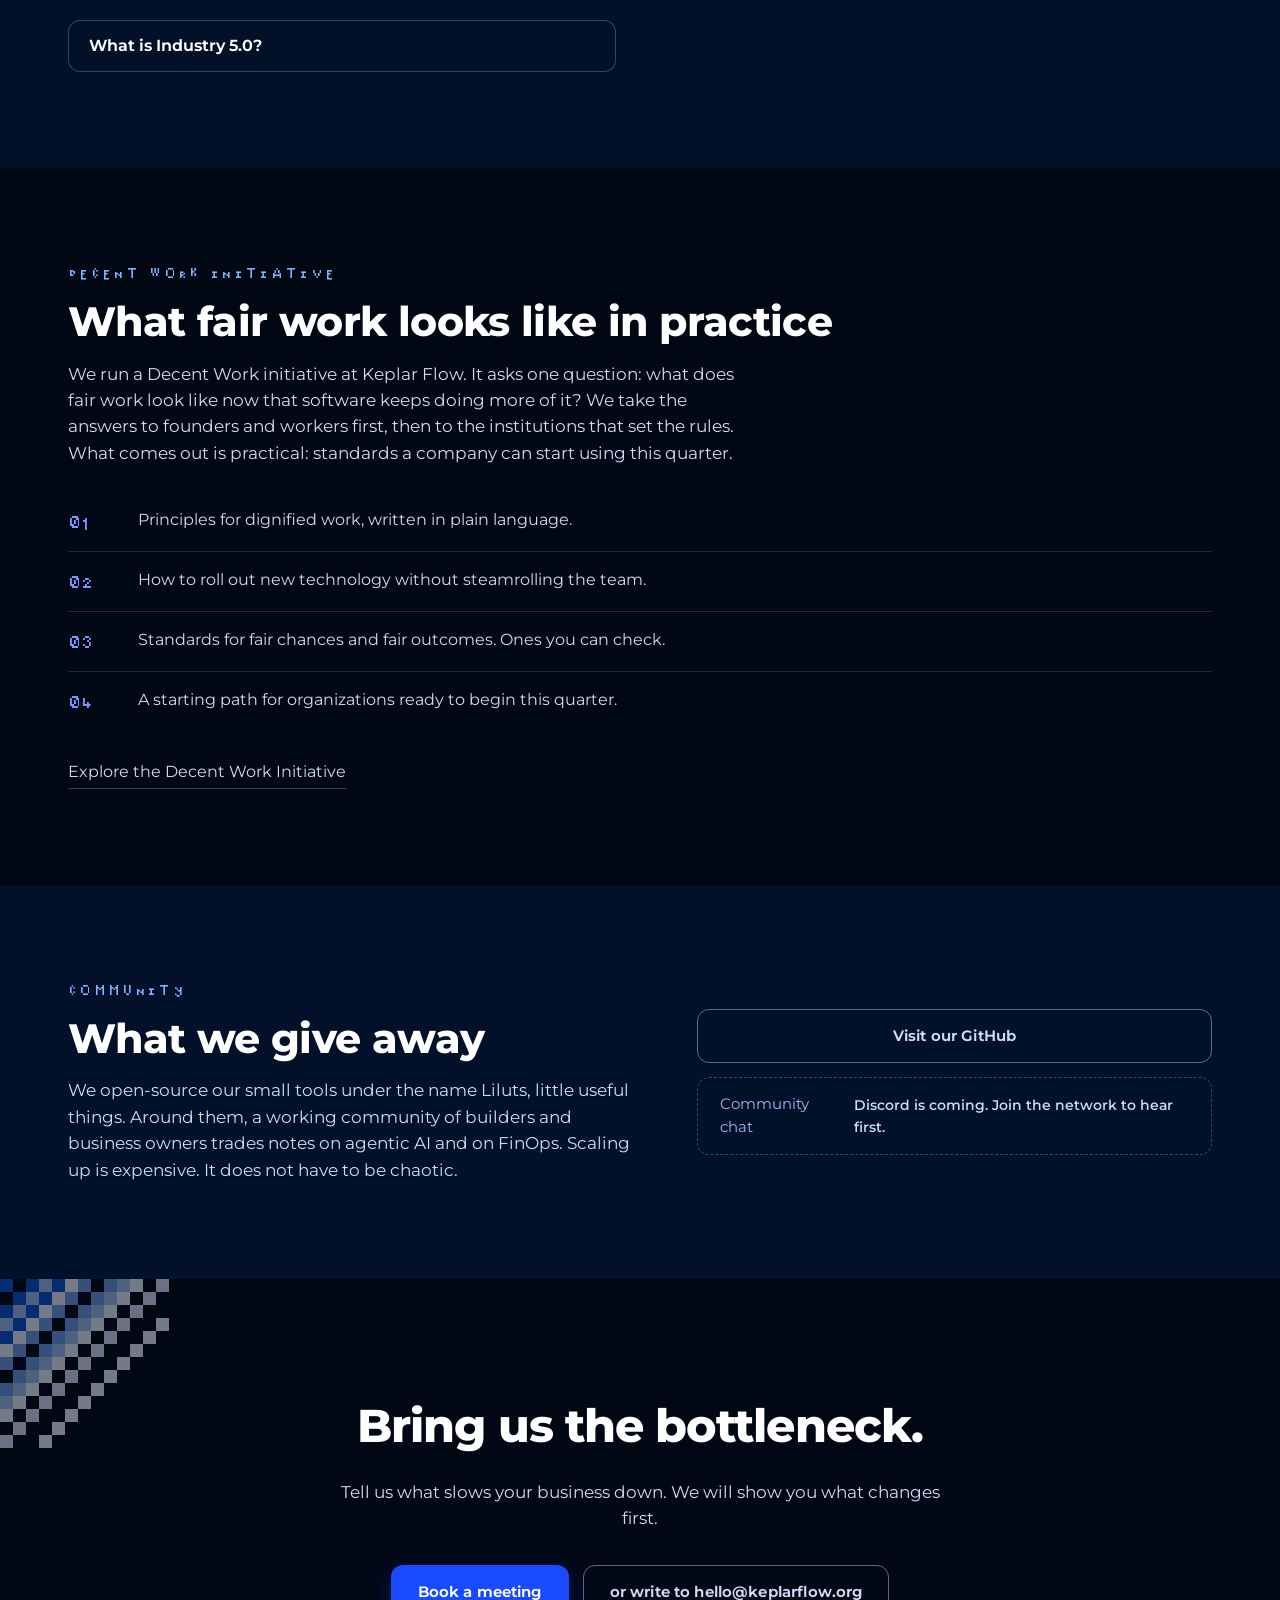
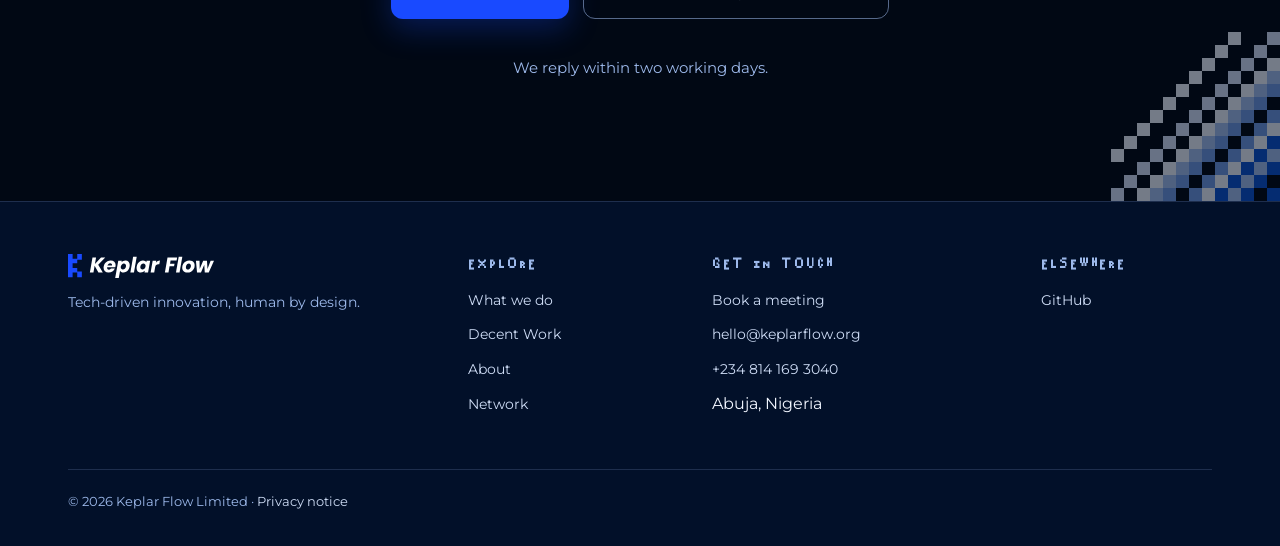
==== commit 04ef74d6: "site v5: six-page upgrade under HOUSE-OUTPUT-LAW v2 (M1-M8 complete) — Home+What we do+Network(gated" ====
--- a/docs/index.html
+++ b/docs/index.html
@@ -3,11 +3,11 @@
 <head>
 <meta charset="utf-8">
 <meta name="viewport" content="width=device-width, initial-scale=1">
-<title>Keplar Flow Limited | Software for Industry 5.0, built in Abuja</title>
-<meta name="description" content="Keplar Flow is a software company in Abuja. We build for Industry 5.0: the machines do the repeating, the people do the judging. Platforms, automation, agentic AI.">
+<title>Keplar Flow | Software for Industry 5.0, built in Abuja</title>
+<meta name="description" content="A software company in Abuja. We build platforms, automation and AI agents for Industry 5.0: the machines do the repeating, the people do the judging.">
 <meta name="theme-color" content="#010814">
 <meta property="og:type" content="website">
-<meta property="og:title" content="Keplar Flow | Human-centered software for Industry 5.0">
+<meta property="og:title" content="Keplar Flow | Software for Industry 5.0, built in Abuja">
 <meta property="og:description" content="Software for Industry 5.0, with the human securely in the loop. Platforms, automation, agentic AI. Built in Abuja.">
 <meta property="og:url" content="https://keplarflow.org/">
 <meta property="og:image" content="https://keplarflow.org/assets/img/og-image.png">
@@ -28,108 +28,102 @@
   "telephone": "+234 814 169 3040",
   "address": {
     "@type": "PostalAddress",
-    "streetAddress": "17 Moses Majekodunmi Crescent, Utako",
     "addressLocality": "Abuja",
     "addressCountry": "NG"
-  }
+  },
+  "sameAs": ["https://github.com/Keplar-Flow-ltd"]
 }
 </script>
 <link rel="canonical" href="https://keplarflow.org/">
 </head>
 <body>
-<a class="skip" href="#main">Skip to content</a>
+<a class="skip" href="#main">Skip to main content</a>
 
 <header class="topnav" id="topnav">
   <div class="bar">
-    <a class="brand" href="./index.html" aria-label="Keplar Flow home">
+    <a class="brand" href="index.html" aria-label="Keplar Flow, home">
       <img src="assets/img/logo-primary-white.svg" alt="Keplar Flow">
     </a>
     <nav class="links" id="navlinks" aria-label="Main">
-      <a href="#what">What we do</a>
-      <a href="#decent-work">Decent Work</a>
-      <a href="#community">Community</a>
-      <a href="#contact">Contact</a>
+      <a href="what-we-do/">What we do</a>
+      <a href="decent-work/">Decent Work</a>
+      <a href="about/">About</a>
+      <a href="contact/">Contact</a>
     </nav>
     <div style="display:flex;gap:12px;align-items:center">
       <button class="navtoggle" id="navtoggle" aria-expanded="false" aria-controls="navlinks">Menu</button>
+      <a class="btn btn-primary cta" href="mailto:hello@keplarflow.org">Start a conversation</a>
     </div>
   </div>
 </header>
 
 <main id="main">
 
-  <!-- HERO -->
+  <!-- 1 HERO -->
   <section class="hero">
     <div class="glow"></div>
     <div class="glow2"></div>
     <div class="wrap">
       <div class="cols">
         <div>
+          <p class="kicker rv">Human-centered software for Industry 5.0</p>
           <h1 class="rv">The machines should do the boring part. <em>We build that software.</em></h1>
           <p class="sub rv">Keplar Flow is a software company in Abuja. We ship the system. Then we train the people who run it.</p>
           <div class="actions rv">
-            <a class="btn btn-primary" href="/schedule">Start a conversation</a>
-            <!-- CONFIG: replace the booking link below with your scheduling URL -->
-            <a class="btn btn-ghost" href="https://keplarflow.org/schedule">Book a meeting</a>
-          </div>
-          <p class="meta rv">SaaS &middot; PaaS &middot; Automation &middot; Agentic AI</p>
+            <a class="btn btn-primary" href="schedule/">Book a meeting</a>
+            <a class="btn btn-ghost" href="network/">Join the network</a>
+          </div>
+          <p class="note rv">No pressure, no pitch deck. We start by listening.</p>
         </div>
         <div class="art rv">
           <div class="corner" aria-hidden="true"><img src="assets/img/flow-dither-corner.svg" alt=""></div>
           <div class="frame">
-            <img src="assets/img/human-collab.jpg" alt="People collaborating around technology, human-centered work" width="1400" height="786" fetchpriority="high">
-          </div>
-        </div>
-      </div>
-    </div>
-  </section>
-
-  <!-- MARQUEE -->
-  <div class="strip" aria-hidden="true">
-    <div class="track">
-      <span>Platform engineering <b>&#9632;</b> Workflow automation <b>&#9632;</b> ERP integration <b>&#9632;</b> Agentic AI <b>&#9632;</b> IoT and TinyML <b>&#9632;</b> Talent and learning <b>&#9632;</b> Decent work</span>
-      <span>Platform engineering <b>&#9632;</b> Workflow automation <b>&#9632;</b> ERP integration <b>&#9632;</b> Agentic AI <b>&#9632;</b> IoT and TinyML <b>&#9632;</b> Talent and learning <b>&#9632;</b> Decent work</span>
-    </div>
+            <img src="assets/img/human-collab.jpg" alt="A woman and a man at a desk look at a laptop together while he points at the screen. A whiteboard fills the wall behind them." width="1400" height="786" fetchpriority="high">
+          </div>
+        </div>
+      </div>
+    </div>
+  </section>
+
+  <!-- 2 LABELS STRIP (static list, single copy, no animation) -->
+  <div class="strip">
+    <ul>
+      <li>Platform engineering <span class="sq" aria-hidden="true">&#9632;</span></li>
+      <li>Workflow automation <span class="sq" aria-hidden="true">&#9632;</span></li>
+      <li>ERP integration <span class="sq" aria-hidden="true">&#9632;</span></li>
+      <li>Agentic AI <span class="sq" aria-hidden="true">&#9632;</span></li>
+      <li>IoT and TinyML <span class="sq" aria-hidden="true">&#9632;</span></li>
+      <li>Talent and learning <span class="sq" aria-hidden="true">&#9632;</span></li>
+      <li>Decent work</li>
+    </ul>
   </div>
 
-  <!-- WHO WE ARE -->
-  <section class="sect" id="who">
-    <div class="wrap">
-      <h2 class="t rv">Who we are</h2>
-      <div class="dlist words">
-        <div class="d"><span>Vision</span> Institutions that serve people should run on technology built with dignity. Much of it can be engineered from Nigeria and trusted everywhere.</div>
-        <div class="d"><span>Mission</span> Ship software that puts people back inside their own operations, with real authority over the machines beside them.</div>
-        <div class="d"><span>Purpose</span> Prove that frontier engineering comes from here. Honest systems, receipts over promises, better working days.</div>
-      </div>
-    </div>
-  </section>
-
-  <!-- SELECTED WORK (gated peeks) -->
-  <section class="sect alt" id="work">
-    <div class="wrap">
-      <h2 class="t rv">What we are building</h2>
+  <!-- 4 WHAT WE ARE BUILDING (gated peeks) -->
+  <section class="sect alt" id="work" aria-labelledby="work-t">
+    <div class="wrap">
+      <h2 class="t rv" id="work-t">What we are building</h2>
       <p class="lead rv">A few peeks at the work. Full case studies travel by email; some of this stays under wraps on purpose.</p>
       <div class="dlist words">
-        <div class="d"><span>Gaia</span> Document operations for a legal practice. Delivered, accepted, client deployment in motion. Case study on request.</div>
-        <div class="d"><span>OmniCRM</span> A multi-tenant CRM with encrypted tenant vaults. In build.</div>
-        <div class="d"><span>ZiVA Access</span> Voice, sign language and hands-free banking on a WhatsApp assistant. In build, live at Zecathon 6.0.</div>
-        <div class="d"><span>FairDrops</span> Fair-payment infrastructure with invite-only drops. In build.</div>
-        <div class="d"><span>Neuvia</span> Infrastructure and CI hardening for an international engineering lab. Ongoing contribution.</div>
-      </div>
-    </div>
-  </section>
-
-  <!-- WHAT WE DO -->
-  <section class="sect" id="what">
+        <div class="d"><span>Gaia</span> <p>Document operations for a legal practice. Delivered, accepted, client deployment in motion. Case study <a href="mailto:hello@keplarflow.org?subject=Gaia%20case%20study">on request</a>.</p></div>
+        <div class="d"><span>OmniCRM</span> <p>A multi-tenant CRM with encrypted tenant vaults. In build.</p></div>
+        <div class="d"><span>ZiVA Access</span> <p>Voice, sign language and hands-free banking on a WhatsApp assistant. In build, live at Zecathon 6.0.</p></div>
+        <div class="d"><span>FairDrops</span> <p>Fair-payment infrastructure with invite-only drops. In build.</p></div>
+        <div class="d"><span>Neuvia</span> <p>Infrastructure and CI hardening for an international engineering lab. Ongoing contribution.</p></div>
+      </div>
+    </div>
+  </section>
+
+  <!-- 5 WHAT WE DO -->
+  <section class="sect" id="what" aria-labelledby="what-t">
     <div class="wrap">
       <div class="kicker">What we do</div>
-      <h2 class="t">Technology that earns its place</h2>
+      <h2 class="t" id="what-t">Technology that earns its place</h2>
       <p class="lead">Four practice areas, one rule: every system we ship has to make someone&rsquo;s working day better than it was yesterday.</p>
       <div class="rows">
         <div class="row rv">
           <div class="n">01</div>
           <div>
-            <h3>Platform engineering</h3>
+            <h3><a href="what-we-do/#platform">Platform engineering</a></h3>
             <p>We build cloud platforms and SaaS as an independent vendor. The platform grows with your business. And it stays yours.</p>
           </div>
           <div class="tag">SaaS &middot; PaaS</div>
@@ -137,110 +131,104 @@
         <div class="row rv">
           <div class="n">02</div>
           <div>
-            <h3>Workflow automation</h3>
+            <h3><a href="what-we-do/#automation">Workflow automation</a></h3>
             <p>We automate processes and integrate your ERP around the way your teams actually work. When the manual disagrees with reality, we follow reality.</p>
           </div>
-          <div class="tag">Automation</div>
+          <div class="tag">Automation &middot; ERP</div>
         </div>
         <div class="row rv">
           <div class="n">03</div>
           <div>
-            <h3>Intelligent systems</h3>
+            <h3><a href="what-we-do/#intelligent-systems">Intelligent systems</a></h3>
             <p>Agentic AI, IoT, and TinyML for decisions that cannot wait for a server. The device decides in the moment. A person can still overrule it.</p>
           </div>
-          <div class="tag">AI &middot; IoT</div>
+          <div class="tag">AI &middot; IoT &middot; TinyML</div>
         </div>
         <div class="row rv">
           <div class="n">04</div>
           <div>
-            <h3>Talent and learning</h3>
+            <h3><a href="what-we-do/#talent">Talent and learning</a></h3>
             <p>We train the teams who will run what we build, through EdTech and hands-on programs. When we leave, they stretch the system without calling us. The knowledge stays on your payroll.</p>
           </div>
-          <div class="tag">Enablement</div>
-        </div>
-      </div>
-    </div>
-  </section>
-
-  <!-- HUMAN BY DESIGN -->
-  <section class="sect alt" id="human">
+          <div class="tag">Enablement &middot; EdTech</div>
+        </div>
+      </div>
+      <p class="more rv"><a href="what-we-do/">See everything we do</a></p>
+    </div>
+  </section>
+
+  <!-- 6 HUMAN BY DESIGN -->
+  <section class="sect alt" id="human" aria-labelledby="human-t">
     <div class="wrap">
       <div class="split">
         <div>
           <div class="kicker">Human by design</div>
-          <h2 class="t">The machines do the repeating. The people do the judging.</h2>
-          <p class="lead">We build software for Industry 5.0. In that future, the machines carry the routine and a person signs off on what counts. The last wave of automation pushed people to the edges of their own operations. We bring them back: into the loop, into the decision, into a position no machine takes away from them. When a person&rsquo;s contribution makes the system better, the value of that work reaches them directly. That is what decent work means to us, and we build for it.</p>
+          <h2 class="t" id="human-t">The machines do the repeating. The people do the judging.</h2>
+          <p class="lead">We build software for Industry 5.0. The last wave of automation pushed people to the edges of their own operations, and we think that was the wrong trade. Our systems put people back inside the work: in the loop, with real authority over the machines beside them. When a person&rsquo;s contribution makes the system better, the value of that work comes back to them. That is what decent work means to us, and we build for it.</p>
           <div class="ticks">
-            <div class="tick"><i></i><span><b>Ethical by default.</b> Systems designed so the person stays in charge.</span></div>
-            <div class="tick"><i></i><span><b>Resilient by design.</b> Built to keep working when the day does not go to plan.</span></div>
-            <div class="tick"><i></i><span><b>Scaled with care.</b> Growth that does not cost your team its dignity.</span></div>
-          </div>
+            <div class="tick"><i aria-hidden="true"></i><span><b>Ethical by default.</b> Systems designed so the person stays in charge.</span></div>
+            <div class="tick"><i aria-hidden="true"></i><span><b>Resilient by design.</b> Built to keep working when the day does not go to plan.</span></div>
+            <div class="tick"><i aria-hidden="true"></i><span><b>Scaled with care.</b> Growth that does not cost your team its dignity.</span></div>
+          </div>
+          <details class="whatis">
+            <summary>What is Industry 5.0?</summary>
+            <p class="body">Industry 4.0 connected workplaces through automation and data. Industry 5.0 adds the human layer: technology that serves workers, supports sustainability, and stays resilient when conditions change.</p>
+          </details>
         </div>
         <div class="media rv">
-          <img src="assets/img/human-collab.jpg" alt="Two professionals collaborating at a laptop" width="1400" height="786" loading="lazy">
+          <img src="assets/img/human-collab.jpg" alt="A woman and a man at a desk look at a laptop together while he points at the screen. A whiteboard fills the wall behind them." width="1400" height="786" loading="lazy">
           <div class="corner" aria-hidden="true"><img src="assets/img/flow-dither-corner.svg" alt=""></div>
         </div>
       </div>
     </div>
   </section>
 
-  <!-- DECENT WORK -->
-  <section class="sect" id="decent-work">
-    <div class="wrap">
-      <div class="decent">
-        <div>
-          <div class="kicker">Decent Work Initiative</div>
-          <h2 class="t">What fair work looks like in practice</h2>
-          <p class="lead">We run a Decent Work initiative at Keplar Flow. It asks one question: what does fair work look like now that software keeps doing more of it? We take the answers to founders and workers first, then to the institutions that set the rules. What comes out is practical: standards a company can start using this quarter.</p>
-          <div class="dlist">
-            <div class="d"><span>01</span> Principles for dignified work, written in plain language.</div>
-            <div class="d"><span>02</span> How to roll out new technology without steamrolling the team.</div>
-            <div class="d"><span>03</span> Standards for fair chances and fair outcomes. Ones you can check.</div>
-            <div class="d"><span>04</span> A starting path for organizations ready to begin this quarter.</div>
-          </div>
-        </div>
-        <aside class="memo rv">
-          <div class="pk">Our position</div>
-          <h3>Decent work is an engineering requirement</h3>
-          <p>We wrote a working paper on the future of decent work. It asks what fair, dignified work means for the founders who pay for it and the teams who do it. Every system we ship is designed around the answer.</p>
-          <p class="note">Ask us about it: hello@keplarflow.org.</p>
-        </aside>
-      </div>
-    </div>
-  </section>
-
-  <!-- COMMUNITY -->
-  <section class="sect alt" id="community">
+  <!-- 7 DECENT WORK TEASER -->
+  <section class="sect" id="decent-work" aria-labelledby="dw-t">
+    <div class="wrap">
+      <div class="kicker">Decent Work Initiative</div>
+      <h2 class="t" id="dw-t">What fair work looks like in practice</h2>
+      <p class="lead">We run a Decent Work initiative at Keplar Flow. It asks one question: what does fair work look like now that software keeps doing more of it? We take the answers to founders and workers first, then to the institutions that set the rules. What comes out is practical: standards a company can start using this quarter.</p>
+      <div class="dlist">
+        <div class="d"><span>01</span> Principles for dignified work, written in plain language.</div>
+        <div class="d"><span>02</span> How to roll out new technology without steamrolling the team.</div>
+        <div class="d"><span>03</span> Standards for fair chances and fair outcomes. Ones you can check.</div>
+        <div class="d"><span>04</span> A starting path for organizations ready to begin this quarter.</div>
+      </div>
+      <p class="more"><a href="decent-work/">Explore the Decent Work Initiative</a></p>
+    </div>
+  </section>
+
+  <!-- 8 COMMUNITY -->
+  <section class="sect alt" id="community" aria-labelledby="com-t">
     <div class="wrap">
       <div class="community">
         <div>
           <div class="kicker">Community</div>
-          <h2 class="t">What we give away</h2>
+          <h2 class="t" id="com-t">What we give away</h2>
           <p class="lead">We open-source our small tools under the name Liluts, little useful things. Around them, a working community of builders and business owners trades notes on agentic AI and on FinOps. Scaling up is expensive. It does not have to be chaotic.</p>
         </div>
         <div class="actions-col rv">
           <a class="btn btn-ghost" href="https://github.com/Keplar-Flow-ltd" rel="noopener">Visit our GitHub</a>
-          <div class="soon"><span>Community chat</span><b>Discord, coming soon</b></div>
-        </div>
-      </div>
-    </div>
-  </section>
-
-  <!-- CONTACT -->
-  <section class="contact" id="contact">
+          <div class="soon chat"><span>Community chat</span><b><a href="network/">Discord is coming. Join the network to hear first.</a></b></div>
+        </div>
+      </div>
+    </div>
+  </section>
+
+  <!-- 9 CLOSING BAND -->
+  <section class="contact" aria-labelledby="close-t">
     <div class="corner-tl" aria-hidden="true"><img src="assets/img/flow-dither-corner.svg" alt=""></div>
     <div class="corner-br" aria-hidden="true"><img src="assets/img/flow-dither-corner.svg" alt=""></div>
     <div class="wrap">
-      <h2 class="rv">Bring us the bottleneck.</h2>
+      <h2 class="rv" id="close-t">Bring us the bottleneck.</h2>
       <p class="sub rv">Tell us what slows your business down. We will show you what changes first.</p>
       <div class="actions rv">
-        <!-- CONFIG: replace the booking link below with your scheduling URL -->
-        <a class="btn btn-primary" href="https://keplarflow.org/schedule">Book a meeting</a>
-        <a class="btn btn-ghost" href="mailto:hello@keplarflow.org">hello@keplarflow.org</a>
-      </div>
-      <div class="lines">
-        <span>+234 814 169 3040</span>
-        <span>17 Moses Majekodunmi Crescent, Utako, Abuja, Nigeria</span>
+        <a class="btn btn-primary" href="schedule/">Book a meeting</a>
+        <a class="btn btn-ghost" href="mailto:hello@keplarflow.org">or write to hello@keplarflow.org</a>
+      </div>
+      <div class="lines rv">
+        <span>We reply within two working days.</span>
       </div>
     </div>
   </section>
@@ -249,31 +237,38 @@
 
 <footer class="site">
   <div class="wrap">
-    <div class="cols">
+    <div class="cols fcols">
       <div class="brand">
         <img src="assets/img/logo-primary-white.svg" alt="Keplar Flow">
-        <p class="tag">Tech Driven Innovation, Human by Design.</p>
+        <p class="tag">Tech-driven innovation, human by design.</p>
       </div>
       <div>
         <h4>Explore</h4>
         <ul>
-          <li><a href="#what">What we do</a></li>
-          <li><a href="#decent-work">Decent Work</a></li>
-          <li><a href="#community">Community</a></li>
+          <li><a href="what-we-do/">What we do</a></li>
+          <li><a href="decent-work/">Decent Work</a></li>
+          <li><a href="about/">About</a></li>
+          <li><a href="network/">Network</a></li>
         </ul>
       </div>
       <div>
-        <h4>Contact</h4>
+        <h4>Get in touch</h4>
         <ul>
+          <li><a href="schedule/">Book a meeting</a></li>
           <li><a href="mailto:hello@keplarflow.org">hello@keplarflow.org</a></li>
           <li><a href="tel:+2348141693040">+234 814 169 3040</a></li>
-          <li>17 Moses Majekodunmi Crescent, Utako, Abuja, Nigeria</li>
+          <li>Abuja, Nigeria</li>
         </ul>
       </div>
+      <div>
+        <h4>Elsewhere</h4>
+        <ul>
+          <li><a href="https://github.com/Keplar-Flow-ltd" rel="noopener">GitHub</a></li>
+        </ul>
+      </div>
     </div>
     <div class="base">
-      <span>&copy; 2026 Keplar Flow Limited. All rights reserved.</span>
-      <span>keplarflow.org</span>
+      <p>&copy; 2026 Keplar Flow Limited &middot; <a href="privacy/">Privacy notice</a></p>
     </div>
   </div>
 </footer>
--- a/docs/assets/css/main.css
+++ b/docs/assets/css/main.css
@@ -225,3 +225,98 @@
 /* word-label variant of the dlist (who we are / selected work) */
 .dlist.words .d{grid-template-columns:auto 1fr}
 .dlist.words .d span{font-family:var(--sans);font-weight:700;font-size:11px;letter-spacing:.14em;text-transform:uppercase;color:var(--muted);padding-top:5px;white-space:nowrap}
+
+/* ==========================================================================
+   Multi-page extensions (what-we-do, network, decent-work, about, contact,
+   privacy, 404). Extends the v4 system above; no tokens forked.
+   ========================================================================== */
+:root{--sans:'Montserrat','Segoe UI',Arial,sans-serif;--accent-text:#7C95FF}
+
+/* 44px minimum hit targets on nav links, menu toggle, and buttons */
+.topnav .links a{padding:12px 3px}
+.navtoggle,.btn{min-height:44px}
+@media (max-width:640px){.topnav .cta{display:none}}
+
+/* active page indicator in the nav */
+.topnav .links a[aria-current="page"]{color:#fff}
+.topnav .links a[aria-current="page"]::after{right:0}
+
+/* anchor landing offset under the sticky nav */
+section[id]{scroll-margin-top:92px}
+
+/* hero eyebrow + note under the actions */
+.hero .kicker{margin-bottom:18px}
+.hero .note{margin-top:16px;font-size:13.5px;color:var(--muted)}
+
+/* slim hero variant (subpages: motif only, no photography) */
+.hero.slim .cols{grid-template-columns:1fr}
+.hero.slim .art{position:absolute;top:70px;right:28px;width:116px;height:116px;max-width:none}
+@media (max-width:1060px){.hero.slim .art{display:none}}
+
+/* standalone button row inside a plain section */
+.cta-row{margin-top:30px;display:flex;gap:14px;flex-wrap:wrap}
+
+/* labels strip: static single-copy list (no marquee, nothing duplicated;
+   nothing to pause, satisfies prefers-reduced-motion trivially) */
+.strip ul{display:flex;flex-wrap:wrap;justify-content:center;gap:8px 26px;list-style:none;padding:16px 0;margin:0}
+.strip li{display:flex;align-items:center;gap:26px;font-family:var(--f);font-size:13.5px;font-weight:640;letter-spacing:.18em;color:var(--ink-soft);text-transform:uppercase}
+.strip li .sq{color:var(--accent);font-size:10px;line-height:1}
+
+/* WCAG lift: #194AFF as small text on navy fails 4.5:1; lifted to #7C95FF */
+.row .n,.dlist .d span{color:var(--accent-text)}
+
+/* ghost button border lifted to >=3:1 non-text contrast */
+.btn-ghost{border-color:rgba(157,185,235,.55)}
+
+/* what-we-do practice sections */
+.arean{font-family:var(--pix);font-size:15px;color:var(--accent-text);letter-spacing:.1em}
+.arean + .t{margin-top:8px}
+.areasub{margin-top:8px;font-size:17px;font-weight:560;color:var(--ink-soft)}
+.gloss{margin-top:20px;max-width:66ch;border:1px solid var(--line);border-left:3px solid var(--accent);border-radius:0 12px 12px 0;padding:16px 20px;font-size:14px;color:var(--muted);background:rgba(2,16,41,.55)}
+
+/* expandable explainer (native details, no JS) */
+.whatis{margin-top:28px;max-width:66ch;border:1px solid var(--line-strong);border-radius:12px;background:rgba(2,16,41,.5)}
+.whatis summary{display:flex;align-items:center;min-height:44px;padding:12px 20px;font-weight:650;color:#fff;cursor:pointer}
+.whatis summary:hover{background:rgba(157,185,235,.06)}
+.whatis[open] summary{border-bottom:1px solid var(--line)}
+.whatis .body{padding:16px 20px;font-size:15px;color:var(--ink-soft)}
+
+/* "more" links under card rows / teasers */
+.more{margin-top:28px}
+.more a{display:inline-block;color:var(--ink-soft);border-bottom:1px solid var(--line-strong);padding-bottom:3px}
+.more a:hover{color:#fff;border-color:var(--muted)}
+
+/* community chat block, sentence-case value variant */
+.soon.chat{align-items:center}
+.soon.chat b{text-transform:none;letter-spacing:0;font-size:14px;font-weight:560}
+.soon.chat a{color:var(--ink-soft)}
+.soon.chat a:hover{color:#fff}
+
+/* network: gated-drops note + small note under an action */
+.drops{margin-top:24px;max-width:62ch;border:1px dashed var(--line-strong);border-radius:12px;padding:14px 18px;font-size:14.5px;color:var(--ink-soft)}
+.pnote{margin-top:14px;font-size:13px;color:var(--muted)}
+
+/* founder quote */
+.founder{border-left:3px solid var(--accent);padding:4px 0 4px 26px}
+.founder p{font-size:19px;line-height:1.55;color:#fff;font-weight:560;max-width:60ch}
+.founder figcaption{margin-top:12px;font-family:var(--pix);font-size:13.5px;color:var(--muted)}
+
+/* statement sub-heading inside a section */
+.sect h3.statement{font-size:20px;font-weight:700;color:#fff;line-height:1.3;max-width:60ch}
+
+/* four-column footer */
+footer.site .cols.fcols{grid-template-columns:1.25fr .7fr 1fr .6fr}
+footer.site .base a{color:var(--ink-soft)}
+footer.site .base a:hover{color:#fff}
+@media (max-width:1060px){footer.site .cols.fcols{grid-template-columns:1fr 1fr;gap:30px}}
+@media (max-width:640px){footer.site .cols.fcols{grid-template-columns:1fr;gap:26px}}
+
+/* 404 */
+.lost{position:relative;overflow:hidden;min-height:62vh;display:grid;place-items:center;text-align:center;padding:90px 0}
+.lost .corner-tl,.lost .corner-br{position:absolute;width:200px;height:200px;opacity:.5;pointer-events:none}
+.lost .corner-tl{top:0;left:0}
+.lost .corner-br{bottom:0;right:0;transform:rotate(180deg)}
+.lost .corner-tl svg,.lost .corner-br svg{width:100%;height:100%;display:block}
+.lost h1{font-size:clamp(34px,4.2vw,54px);font-weight:780;letter-spacing:-.02em;line-height:1.08;color:#fff}
+.lost .sub{margin-top:18px;font-size:17px;color:var(--ink-soft)}
+.lost .actions{margin-top:32px;display:flex;gap:14px;justify-content:center;flex-wrap:wrap}
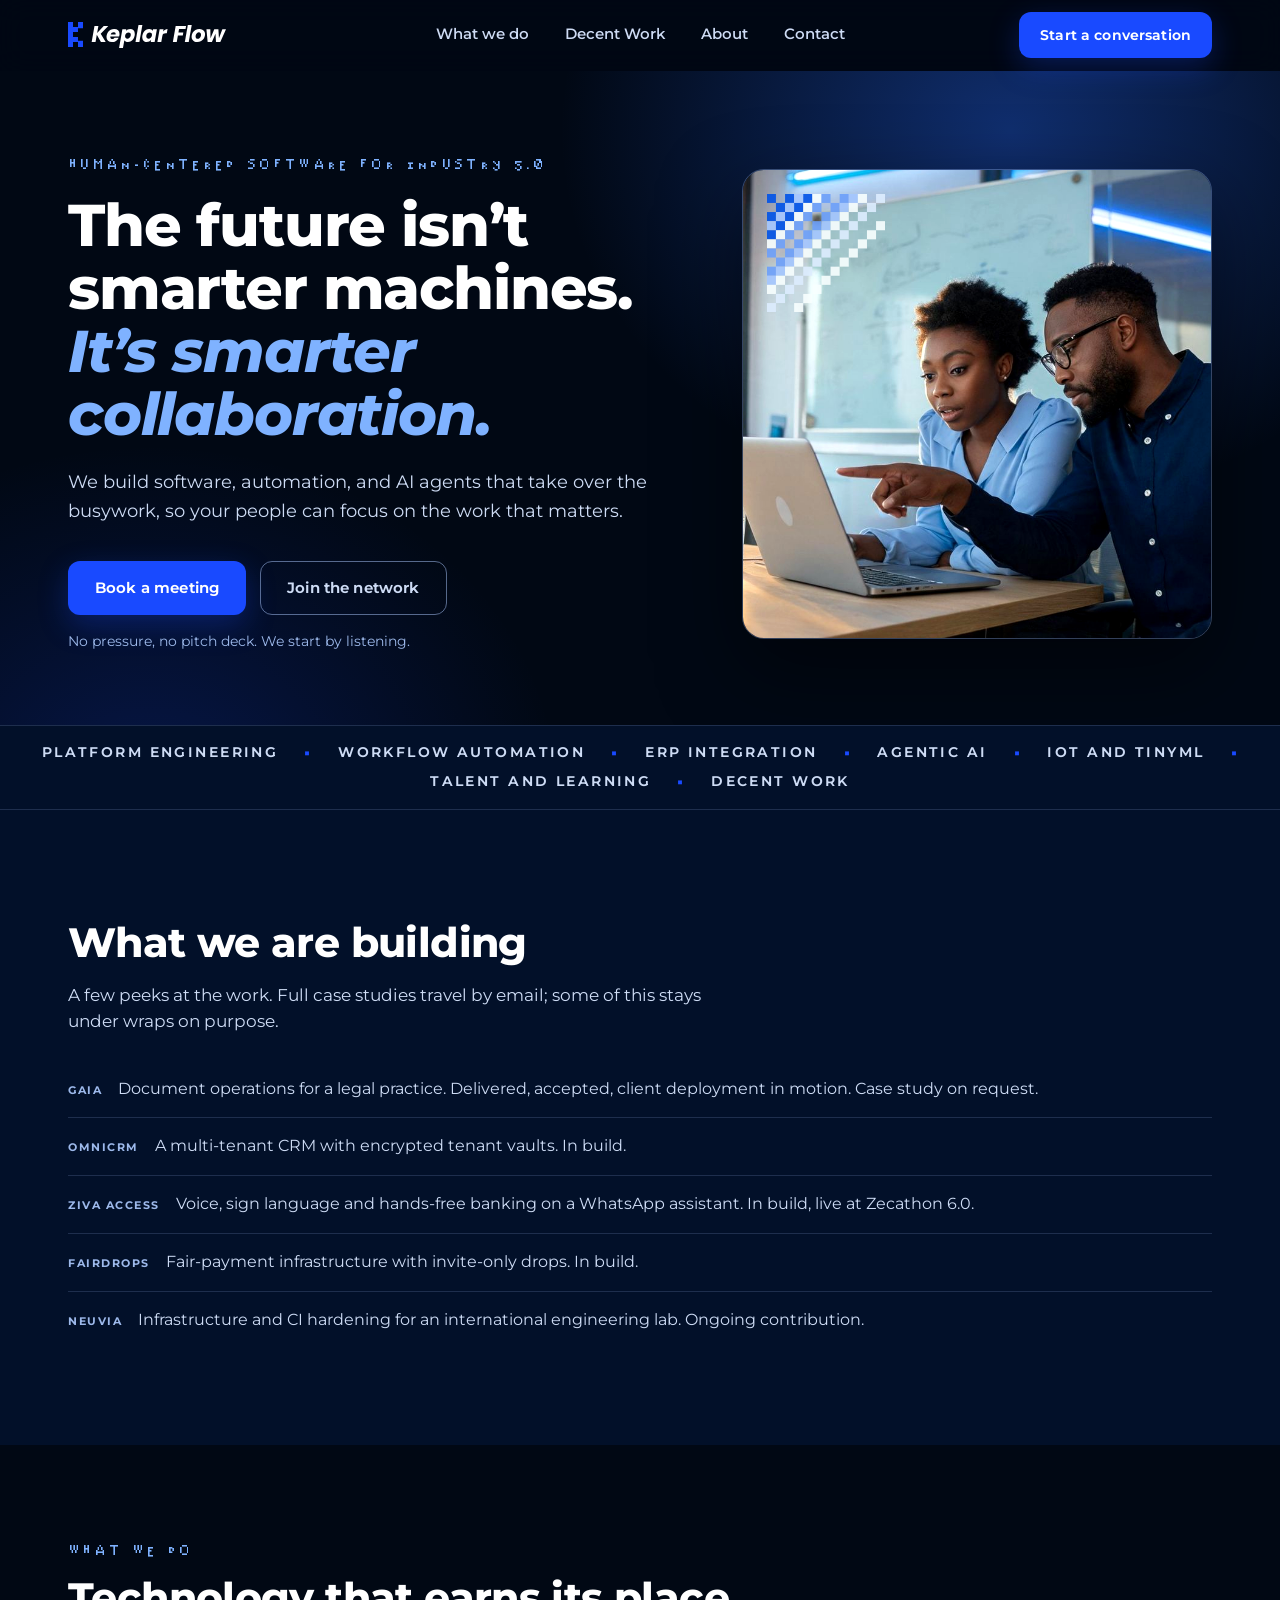
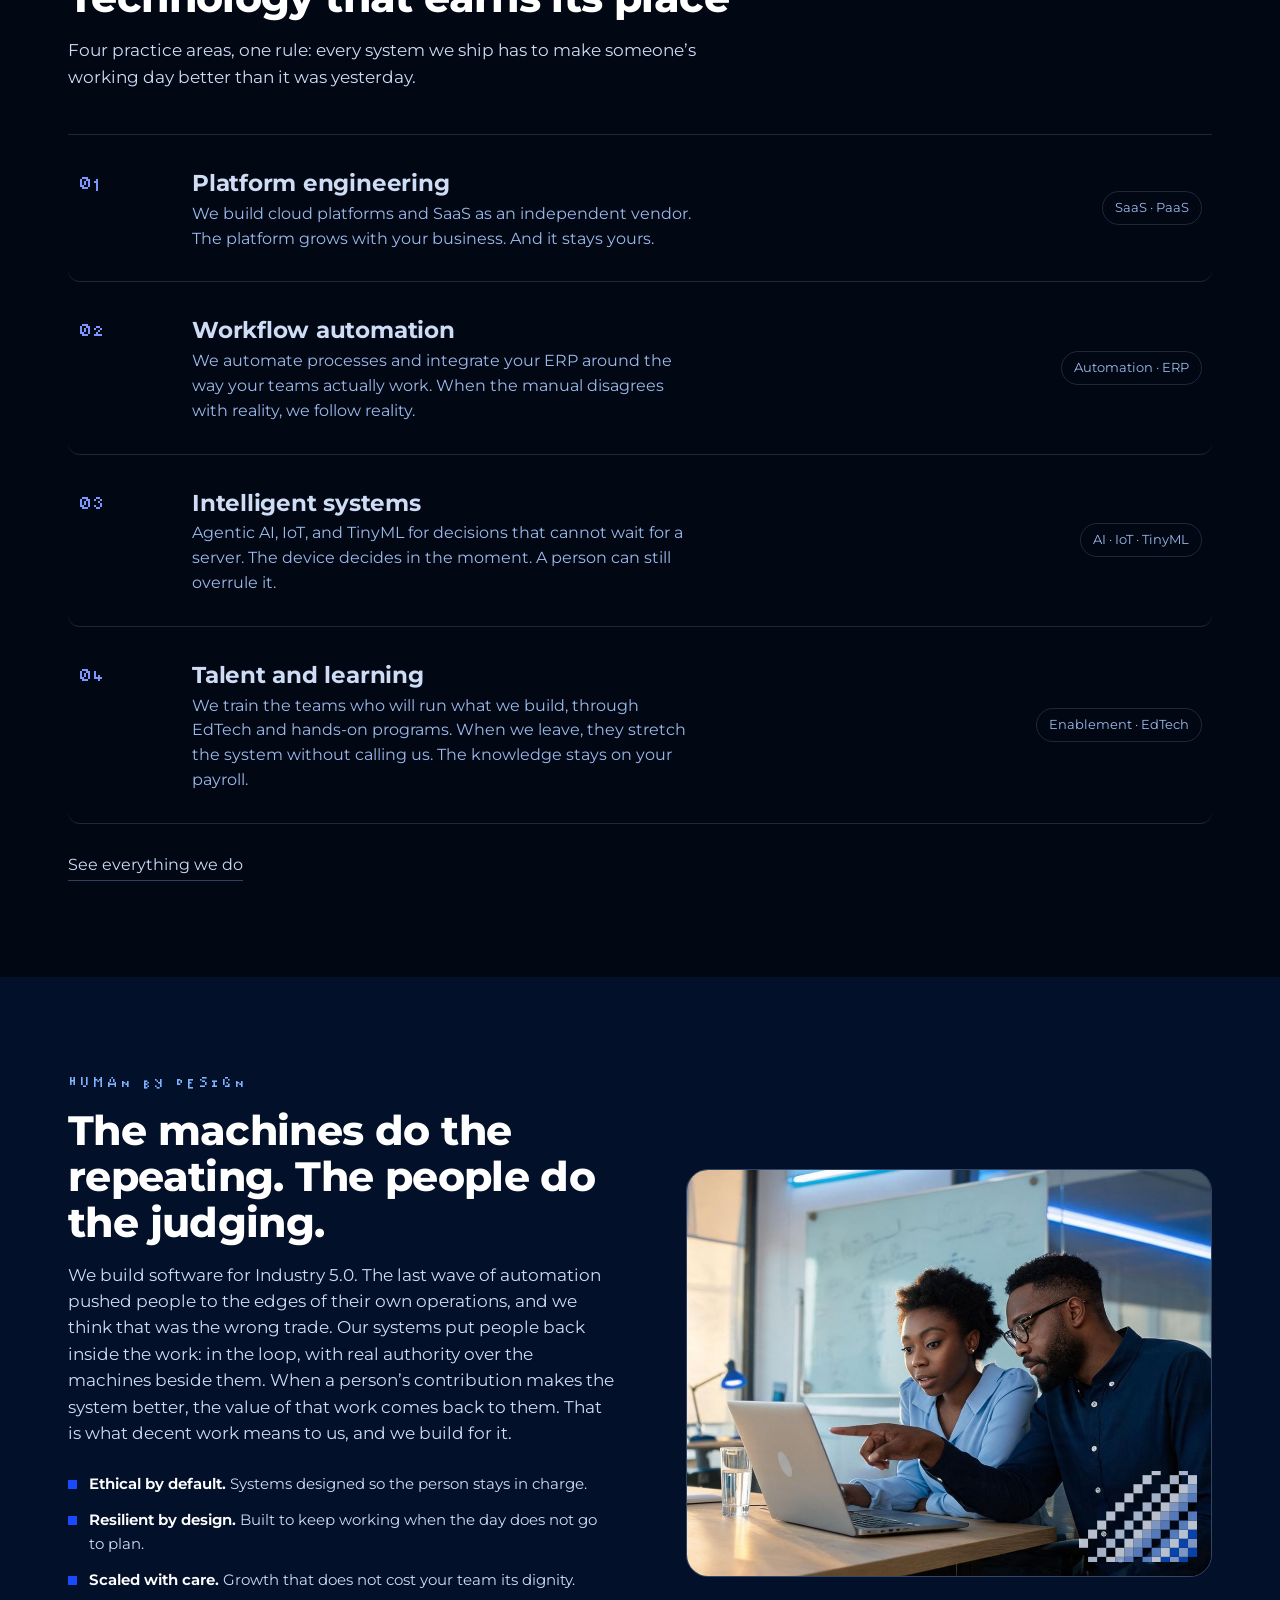
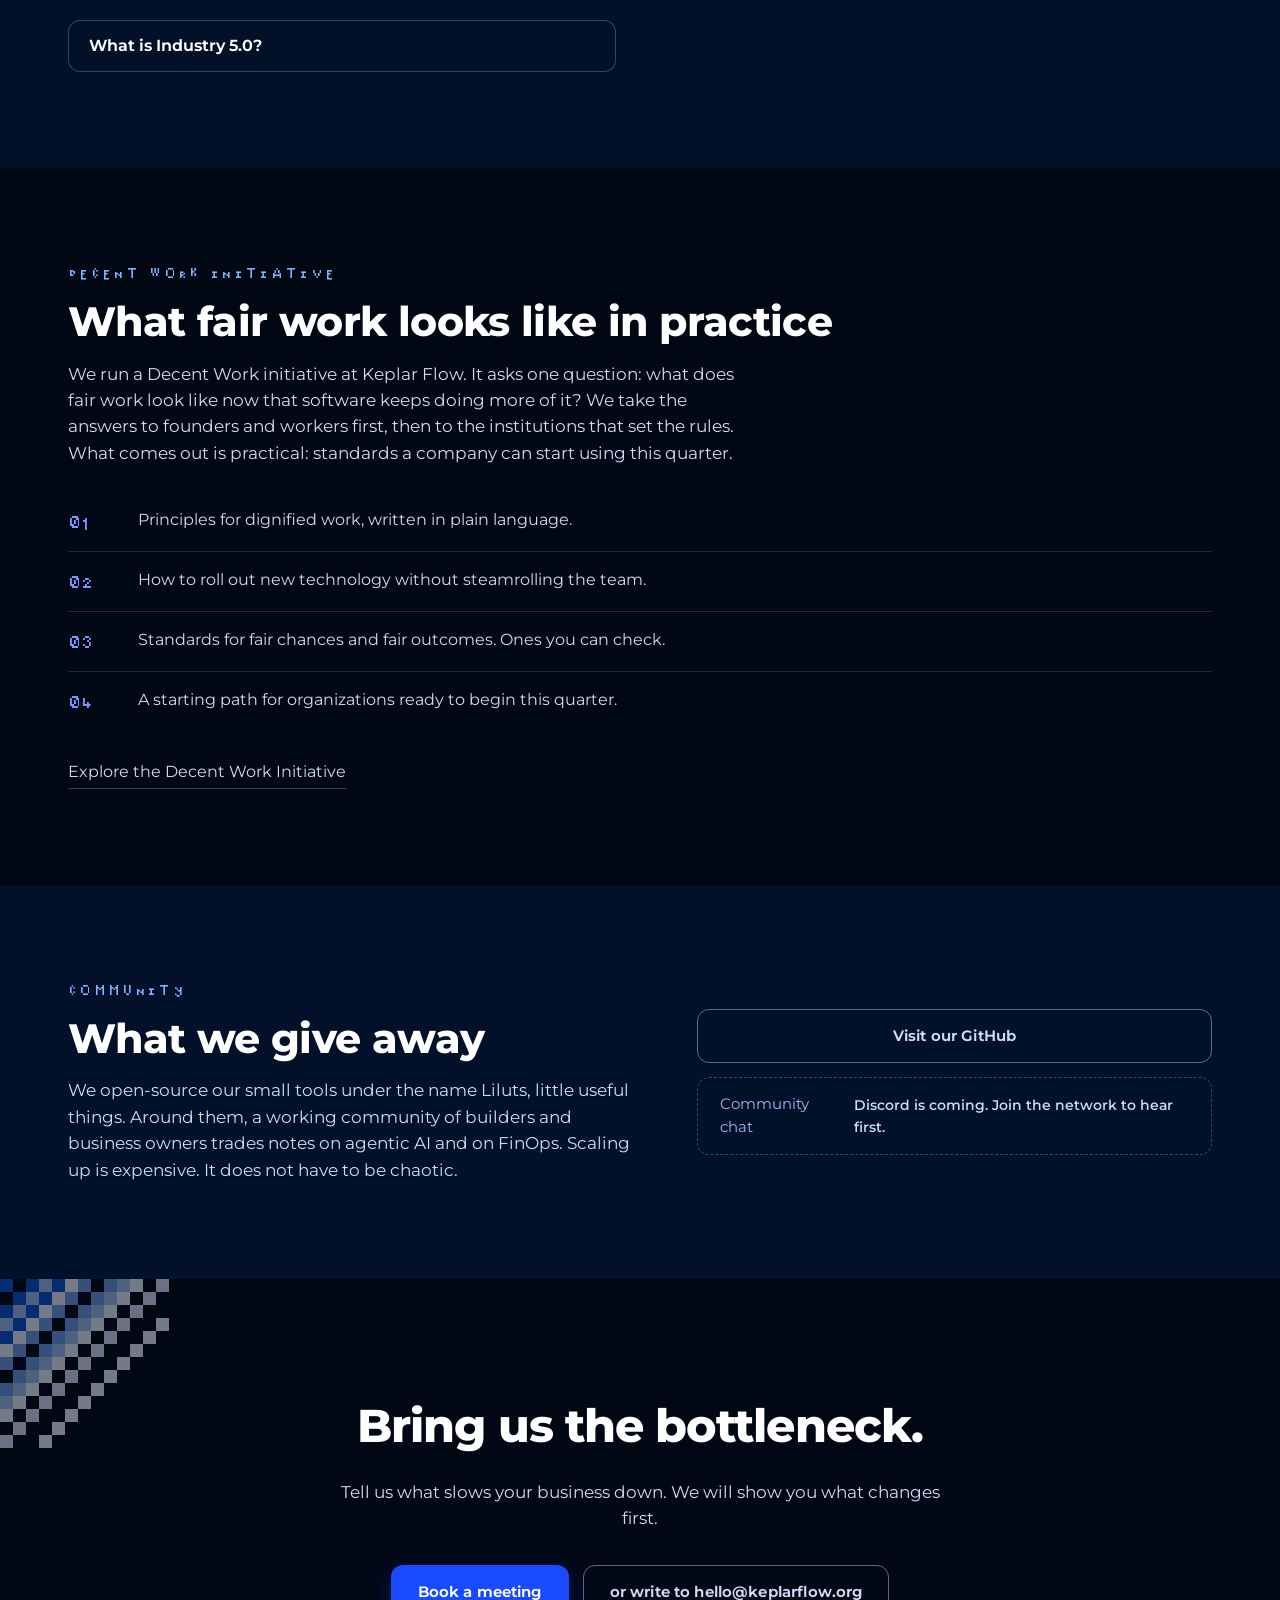
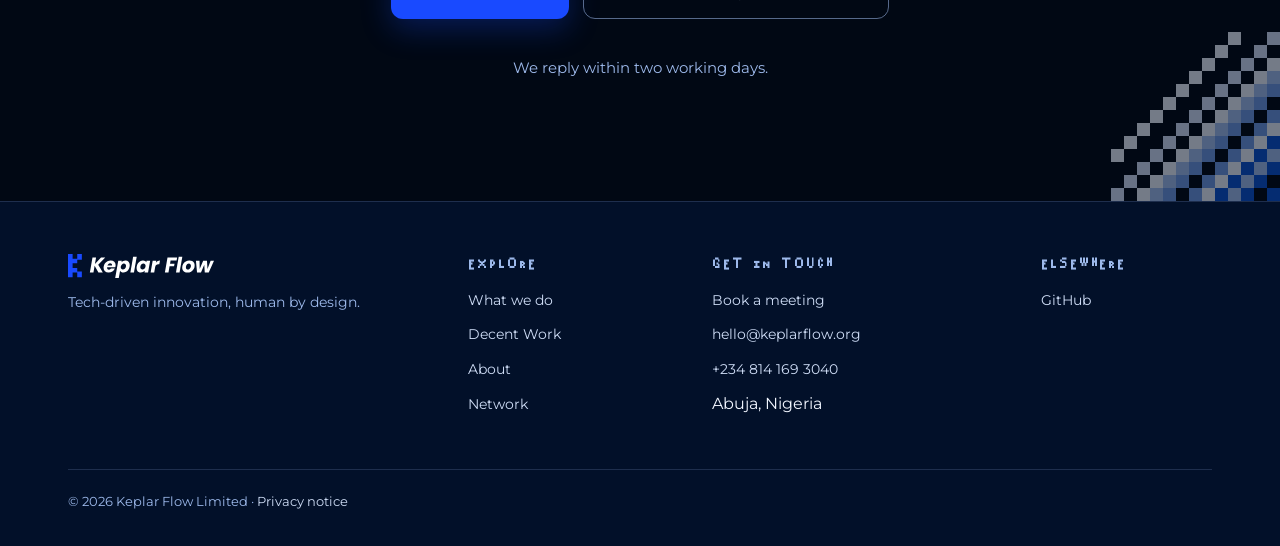
==== commit 44d22f02: "hero: CEO override on D3 — identity-book master line restored, reviewers' sub-headline (5-second cla" ====
--- a/docs/index.html
+++ b/docs/index.html
@@ -67,8 +67,8 @@
       <div class="cols">
         <div>
           <p class="kicker rv">Human-centered software for Industry 5.0</p>
-          <h1 class="rv">The machines should do the boring part. <em>We build that software.</em></h1>
-          <p class="sub rv">Keplar Flow is a software company in Abuja. We ship the system. Then we train the people who run it.</p>
+          <h1 class="rv">The future isn&rsquo;t smarter machines. <em>It&rsquo;s smarter collaboration.</em></h1>
+          <p class="sub rv">We build software, automation, and AI agents that take over the busywork, so your people can focus on the work that matters.</p>
           <div class="actions rv">
             <a class="btn btn-primary" href="schedule/">Book a meeting</a>
             <a class="btn btn-ghost" href="network/">Join the network</a>
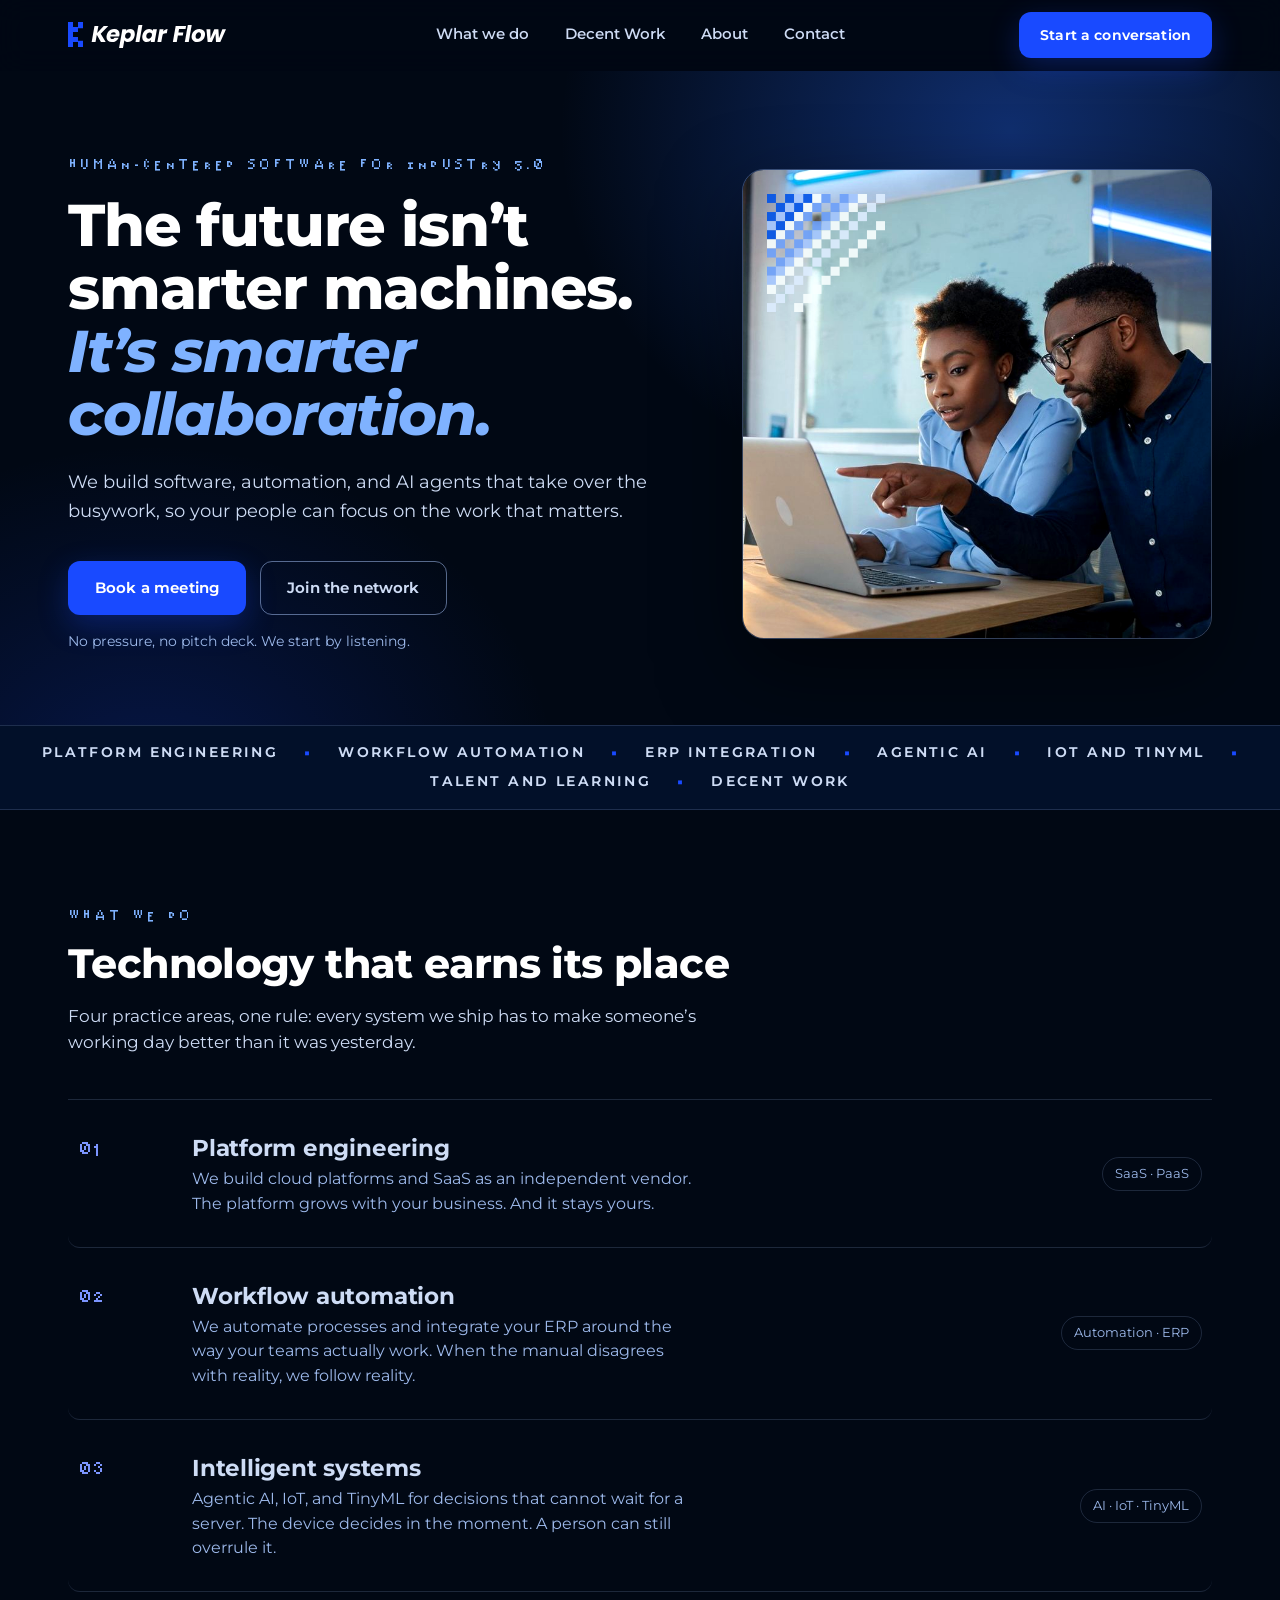
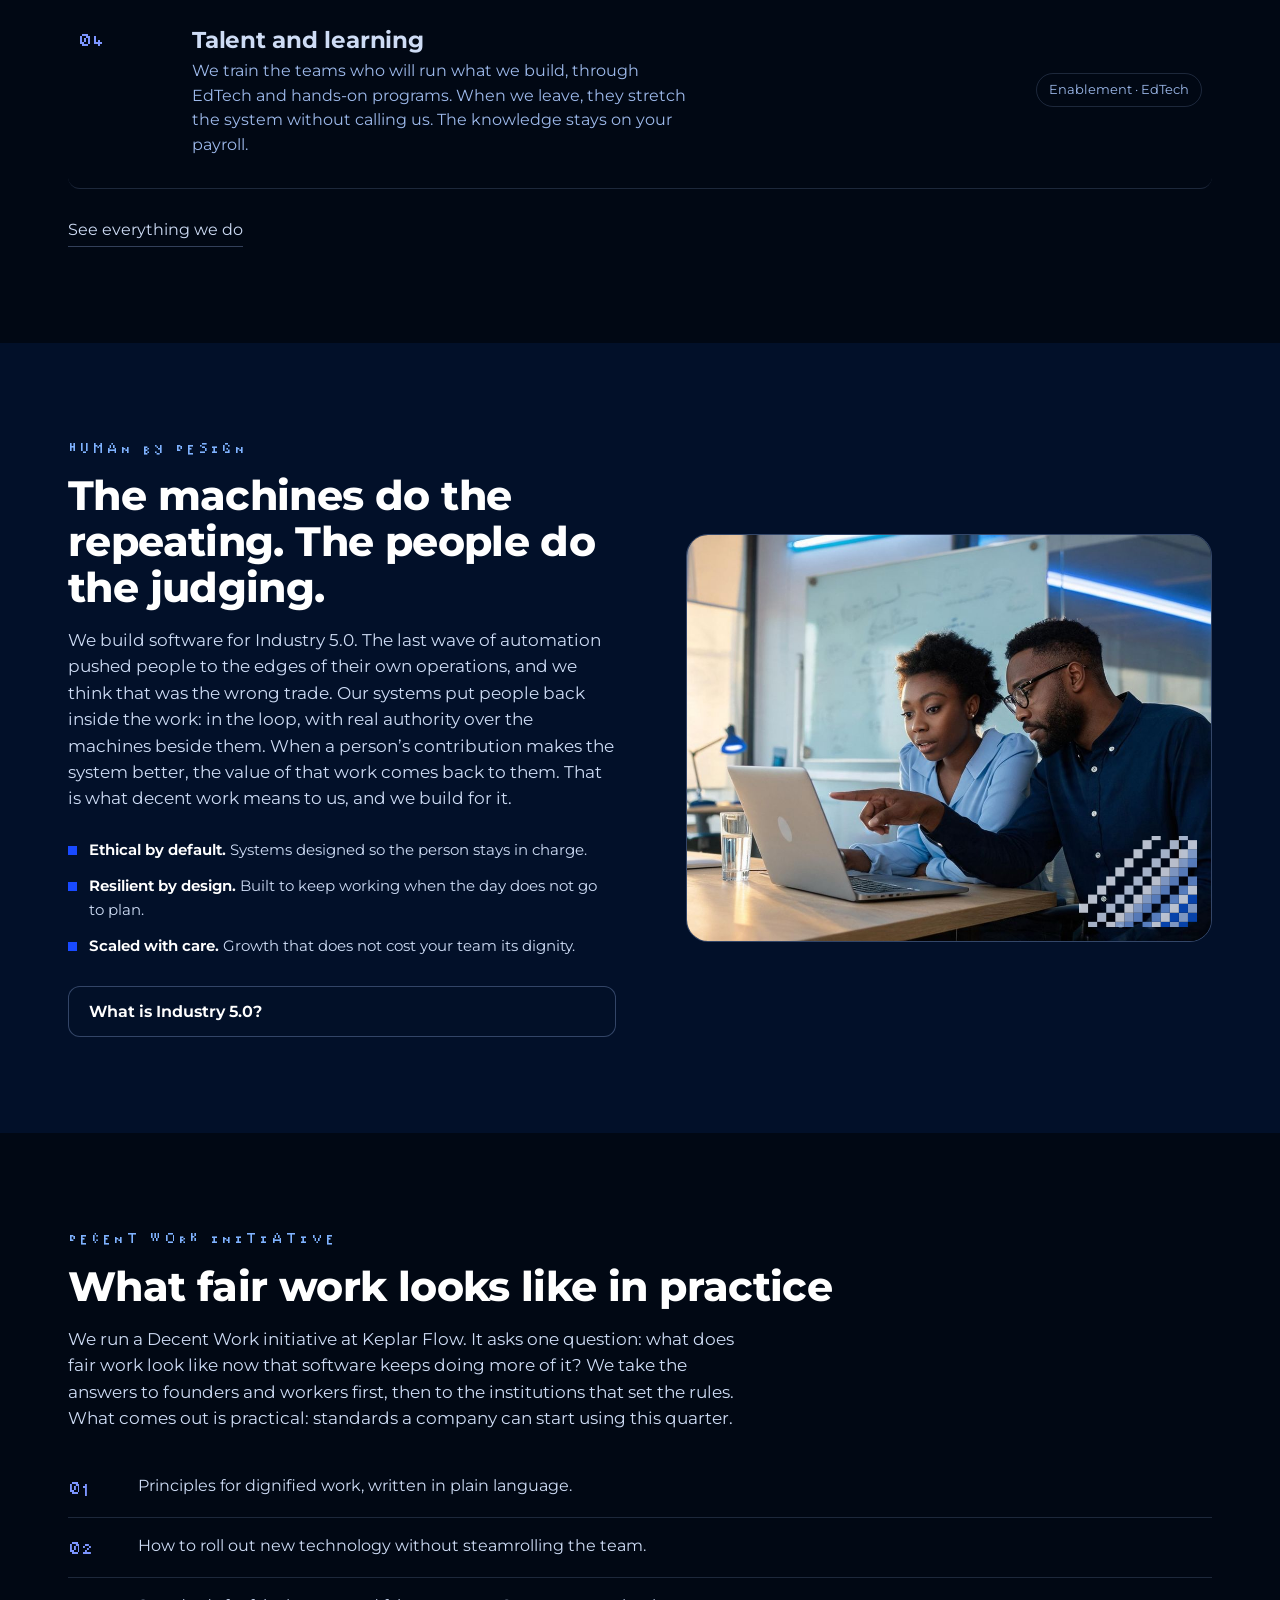
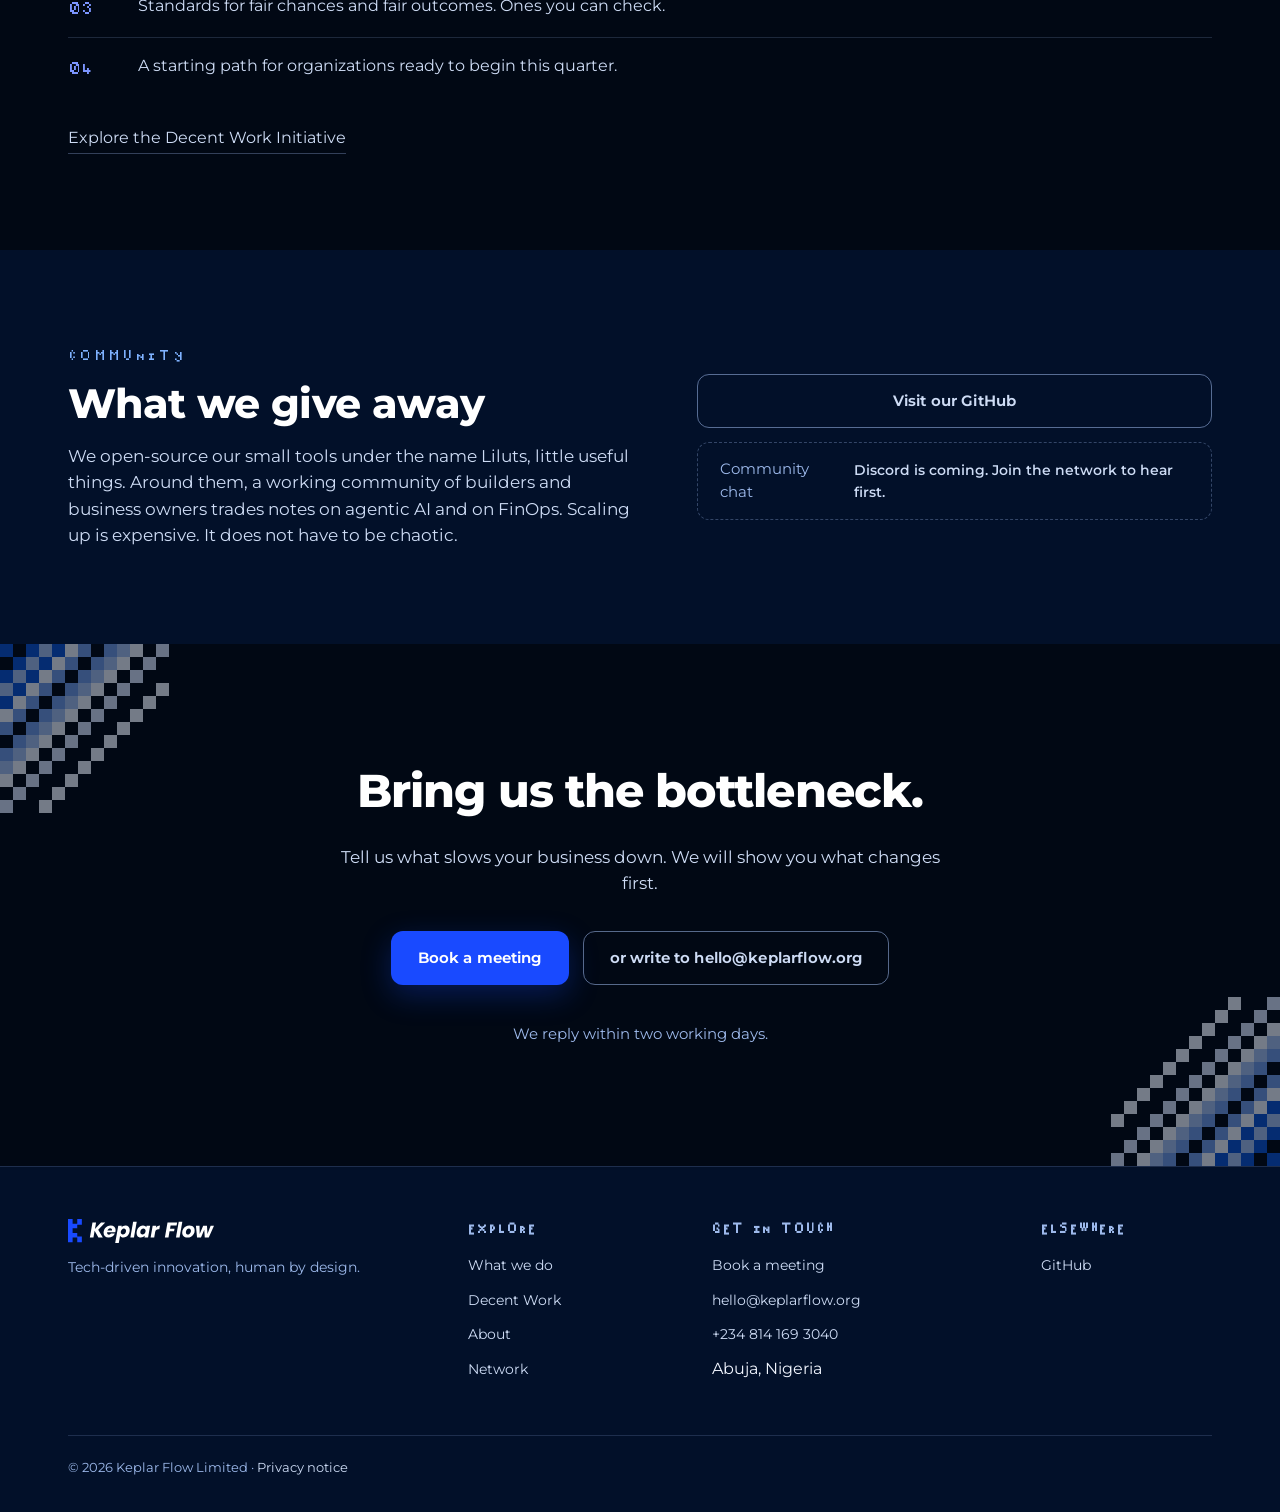
==== commit 8cfebe09: "home: hide sneak peek PoW section (CEO order 2026-10-16, supersedes D4) — 'What we are building' ban" ====
--- a/docs/index.html
+++ b/docs/index.html
@@ -98,22 +98,7 @@
     </ul>
   </div>
 
-  <!-- 4 WHAT WE ARE BUILDING (gated peeks) -->
-  <section class="sect alt" id="work" aria-labelledby="work-t">
-    <div class="wrap">
-      <h2 class="t rv" id="work-t">What we are building</h2>
-      <p class="lead rv">A few peeks at the work. Full case studies travel by email; some of this stays under wraps on purpose.</p>
-      <div class="dlist words">
-        <div class="d"><span>Gaia</span> <p>Document operations for a legal practice. Delivered, accepted, client deployment in motion. Case study <a href="mailto:hello@keplarflow.org?subject=Gaia%20case%20study">on request</a>.</p></div>
-        <div class="d"><span>OmniCRM</span> <p>A multi-tenant CRM with encrypted tenant vaults. In build.</p></div>
-        <div class="d"><span>ZiVA Access</span> <p>Voice, sign language and hands-free banking on a WhatsApp assistant. In build, live at Zecathon 6.0.</p></div>
-        <div class="d"><span>FairDrops</span> <p>Fair-payment infrastructure with invite-only drops. In build.</p></div>
-        <div class="d"><span>Neuvia</span> <p>Infrastructure and CI hardening for an international engineering lab. Ongoing contribution.</p></div>
-      </div>
-    </div>
-  </section>
-
-  <!-- 5 WHAT WE DO -->
+  <!-- 3 WHAT WE DO -->
   <section class="sect" id="what" aria-labelledby="what-t">
     <div class="wrap">
       <div class="kicker">What we do</div>
@@ -157,7 +142,7 @@
     </div>
   </section>
 
-  <!-- 6 HUMAN BY DESIGN -->
+  <!-- 4 HUMAN BY DESIGN -->
   <section class="sect alt" id="human" aria-labelledby="human-t">
     <div class="wrap">
       <div class="split">
@@ -183,7 +168,7 @@
     </div>
   </section>
 
-  <!-- 7 DECENT WORK TEASER -->
+  <!-- 5 DECENT WORK TEASER -->
   <section class="sect" id="decent-work" aria-labelledby="dw-t">
     <div class="wrap">
       <div class="kicker">Decent Work Initiative</div>
@@ -199,7 +184,7 @@
     </div>
   </section>
 
-  <!-- 8 COMMUNITY -->
+  <!-- 6 COMMUNITY -->
   <section class="sect alt" id="community" aria-labelledby="com-t">
     <div class="wrap">
       <div class="community">
@@ -216,7 +201,7 @@
     </div>
   </section>
 
-  <!-- 9 CLOSING BAND -->
+  <!-- 7 CLOSING BAND -->
   <section class="contact" aria-labelledby="close-t">
     <div class="corner-tl" aria-hidden="true"><img src="assets/img/flow-dither-corner.svg" alt=""></div>
     <div class="corner-br" aria-hidden="true"><img src="assets/img/flow-dither-corner.svg" alt=""></div>
